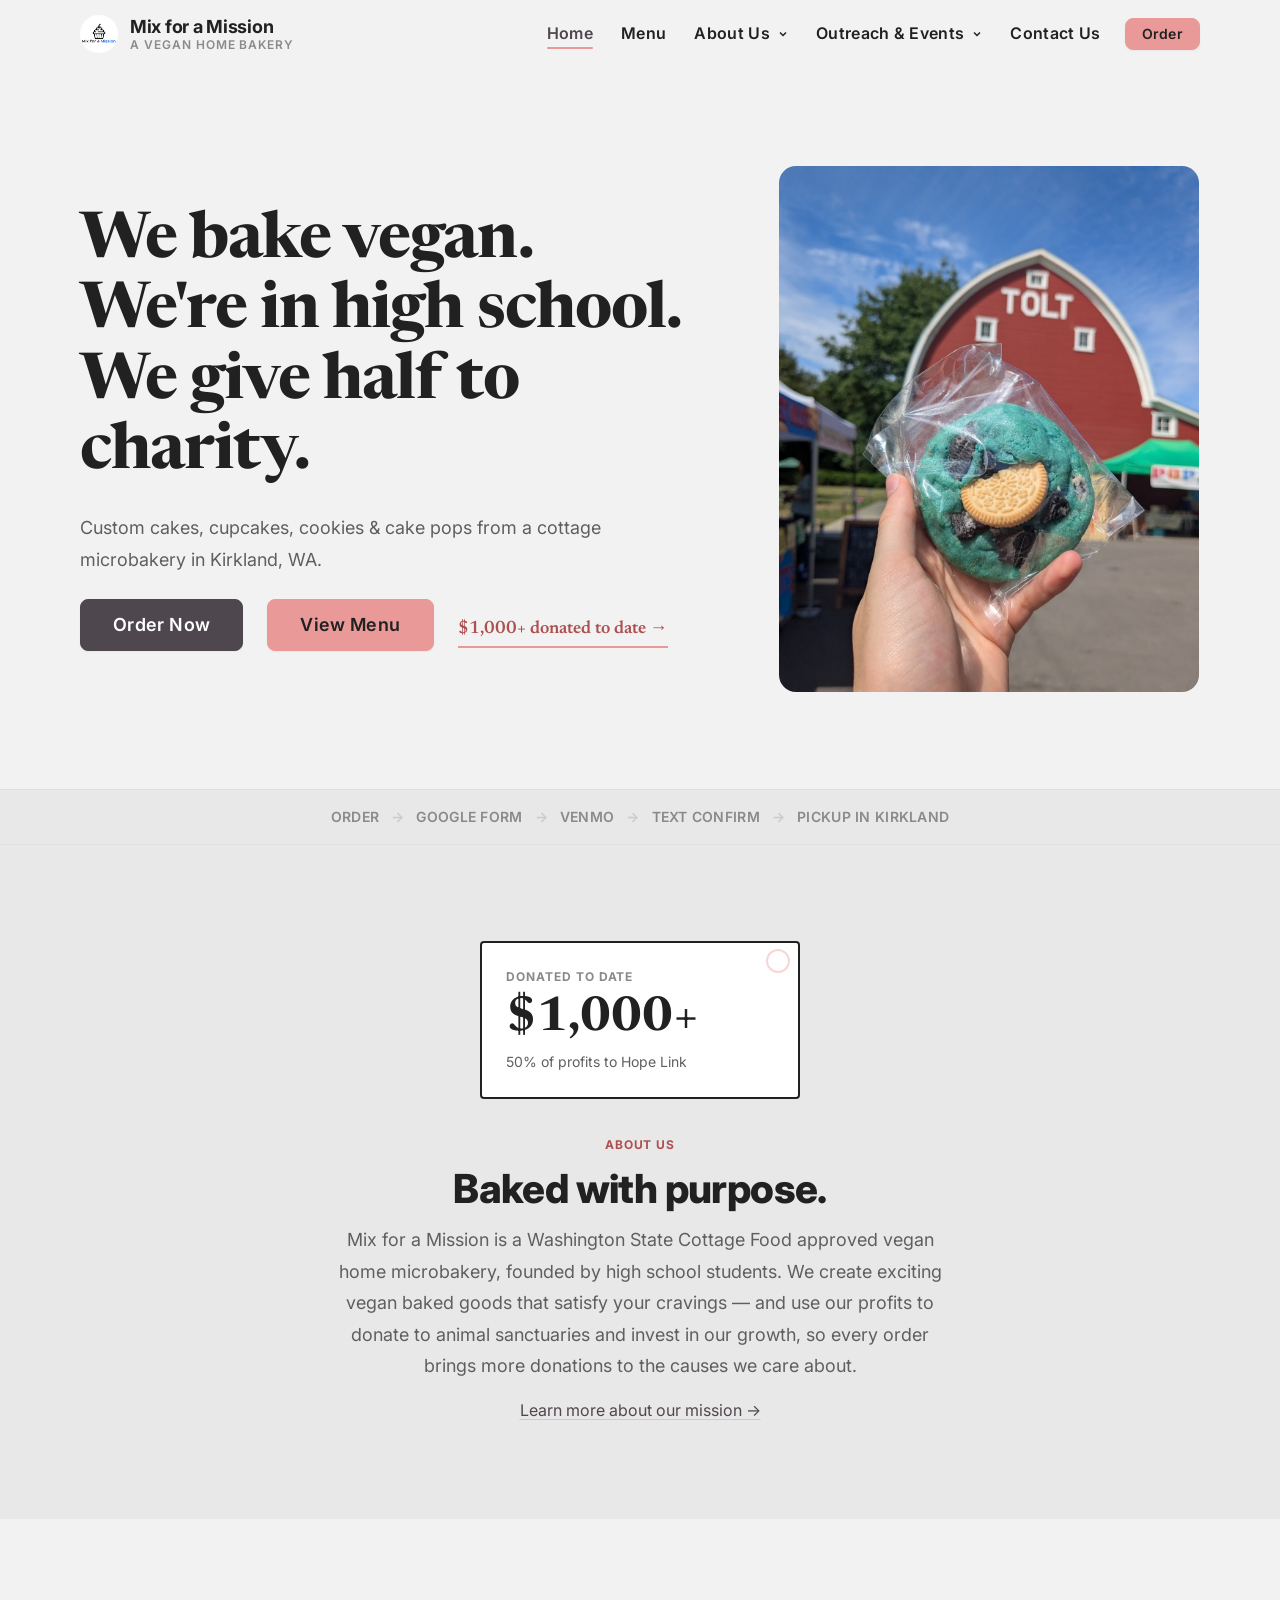
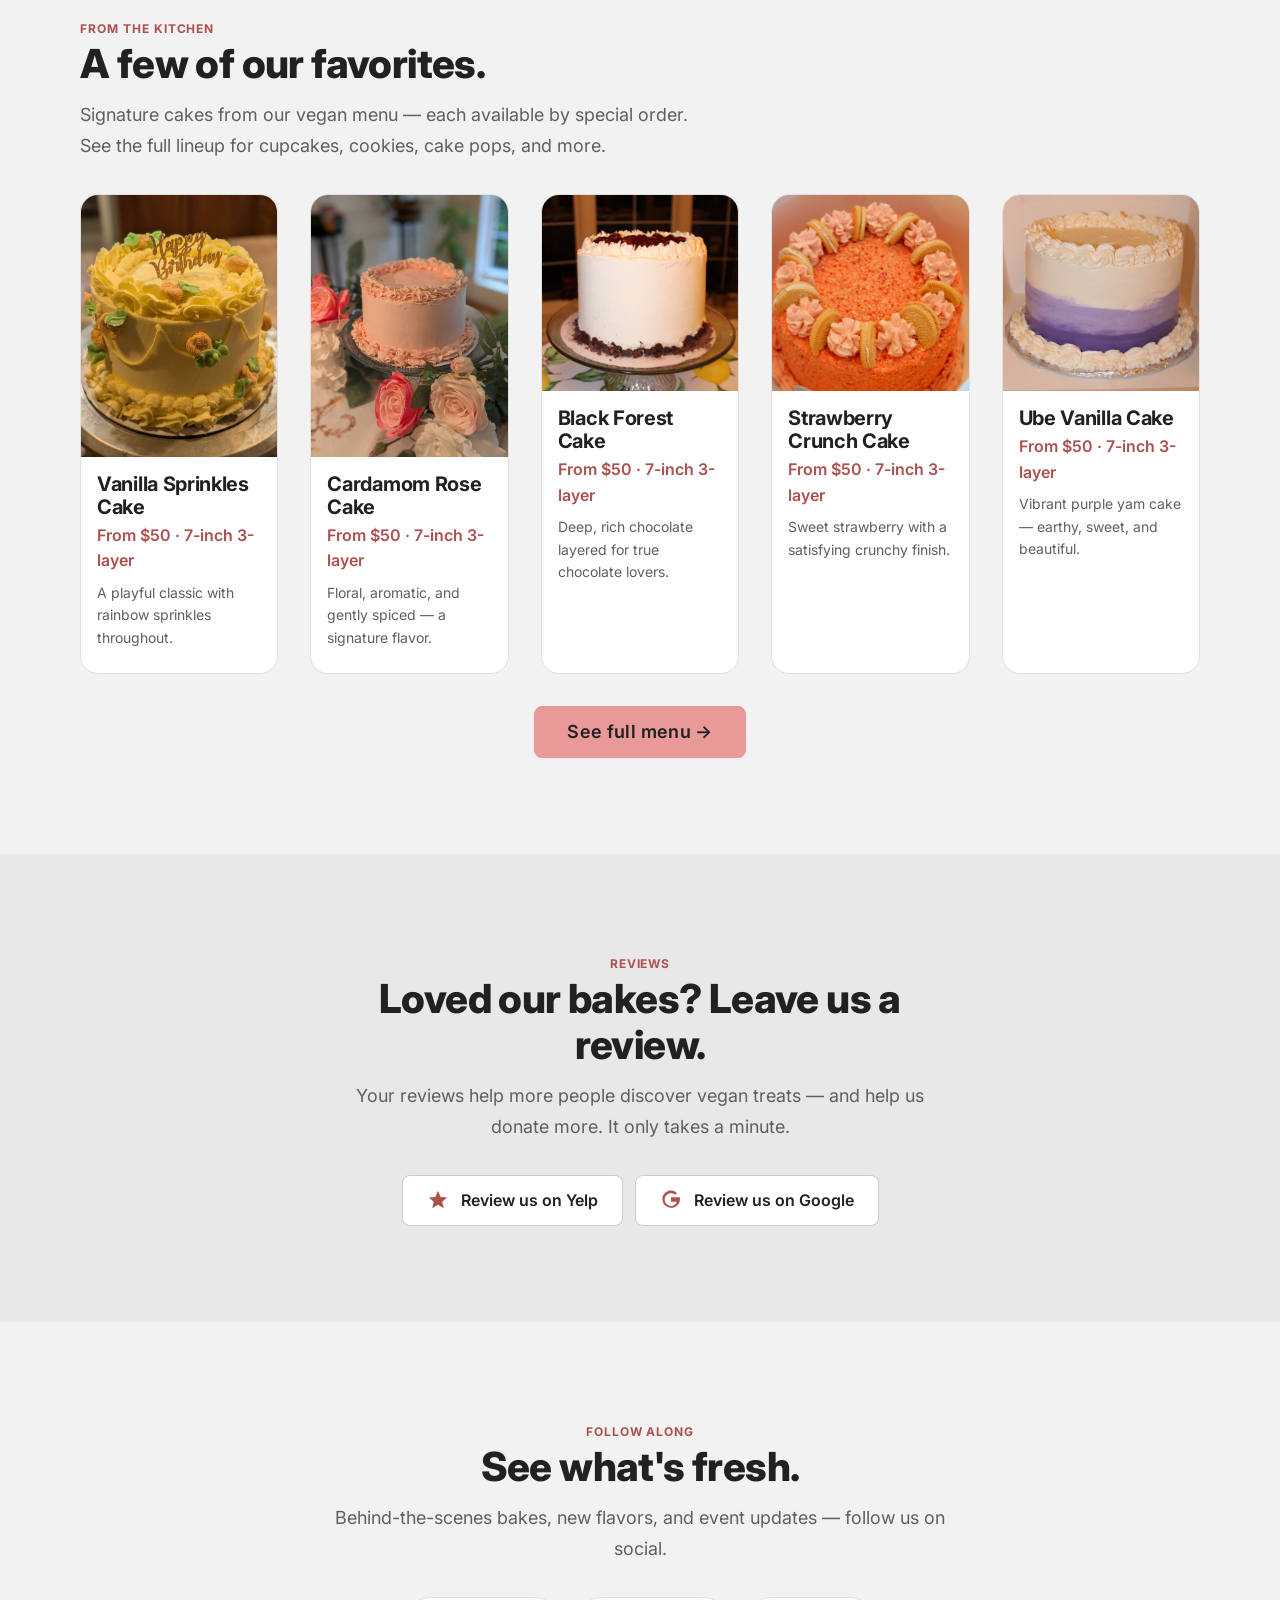
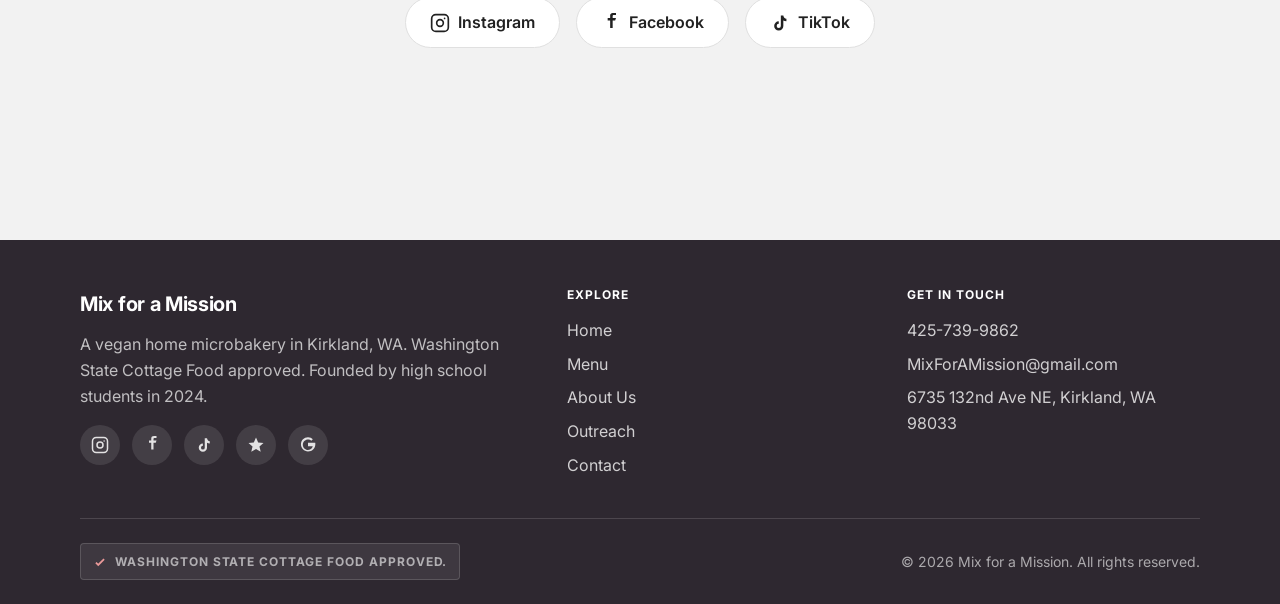
==== index.html @ 90365bde "Replace placeholder images with real photos: 11 cake + 7 cupcake photos on menu grid, 5 featured car" ====
<!DOCTYPE html>
<html lang="en">
<head>
  <meta charset="UTF-8" />
  <meta name="viewport" content="width=device-width, initial-scale=1.0" />
  <title>Mix for a Mission: A Vegan Home Bakery</title>
  <meta name="description" content="A vegan home microbakery in Kirkland, WA." />
  <meta name="theme-color" content="#2f4a3a" />

  <meta property="og:title" content="Mix for a Mission: A Vegan Home Bakery" />
  <meta property="og:type" content="website" />
  <!-- TODO: replace with a dedicated 1200×630 og-image when available -->
  <meta property="og:image" content="https://mixforamission.com/assets/icons/logo.jpeg" />

  <!-- Fonts: Inter (body) + Newsreader (display) -->
  <link rel="preconnect" href="https://fonts.googleapis.com" />
  <link rel="preconnect" href="https://fonts.gstatic.com" crossorigin />
  <link href="https://fonts.googleapis.com/css2?family=Newsreader:opsz,wght@6..72,400;6..72,500;6..72,600;6..72,700&family=Inter:wght@400;500;600;700;800&display=swap" rel="stylesheet" />

  <link rel="stylesheet" href="css/styles.css" />
  <link rel="icon" href="assets/icons/logo.ico" />
</head>
<body>
  <a class="skip-link" href="#main">Skip to content</a>

  <!-- ============ HEADER (shared markup, inlined per page) ============ -->
  <header class="site-header">
    <div class="container header-inner">
      <a class="brand" href="./" aria-label="Mix for a Mission — home">
        <img class="brand-mark" src="assets/icons/logo.jpeg" alt="Mix for a Mission">
        <span class="brand-text">
          Mix for a Mission
          <small>A Vegan Home Bakery</small>
        </span>
      </a>

      <button class="nav-toggle" type="button" aria-expanded="false" aria-controls="primary-nav" aria-label="Menu">
        <span class="bar" aria-hidden="true"></span>
      </button>

      <nav class="primary-nav" id="primary-nav" aria-label="Primary">
        <ul class="nav-list">
          <li class="nav-item">
            <a class="nav-link is-active" href="./">Home</a>
          </li>
          <li class="nav-item">
            <a class="nav-link" href="menu/">Menu</a>
          </li>
          <li class="nav-item has-dropdown">
            <a class="nav-link has-caret" href="about/">
              About Us
              <svg class="caret" viewBox="0 0 10 10" fill="none" stroke="currentColor" stroke-width="1.5" aria-hidden="true"><path d="M2 3.5L5 6.5L8 3.5"/></svg>
            </a>
            <ul class="dropdown" aria-label="About Us">
              <li><a href="about/">Our Mission</a></li>
              <li><a href="about/donations.html">Donations</a></li>
              <li><a href="about/board.html">Board</a></li>
            </ul>
          </li>
          <li class="nav-item has-dropdown">
            <a class="nav-link has-caret" href="outreach/">
              Outreach &amp; Events
              <svg class="caret" viewBox="0 0 10 10" fill="none" stroke="currentColor" stroke-width="1.5" aria-hidden="true"><path d="M2 3.5L5 6.5L8 3.5"/></svg>
            </a>
            <ul class="dropdown" aria-label="Outreach &amp; Events">
              <li><a href="outreach/local-partnerships.html">Local Partnerships</a></li>
            </ul>
          </li>
          <li class="nav-item">
            <a class="nav-link" href="contact/">Contact Us</a>
          </li>
        </ul>
        <!-- TODO: replace with the real Google Form URL -->
        <div class="nav-order">
          <a class="btn btn--secondary btn--sm" href="contact/#order-form">Order</a>
        </div>
      </nav>
    </div>
  </header>

  <main id="main">
    <!--
      ============================================================
      HOME PAGE CONTENT
      --------------------------------------------------------
      Sections: hero, about summary + stat,
      featured menu teaser, reviews/social proof, social row.
      ============================================================
    -->

    <!-- ===== HERO ===== -->
    <section class="hero" aria-labelledby="hero-heading">
      <div class="container hero-inner">
        <div class="hero-content">
          <h1 id="hero-heading"><span class="hero-line">We bake vegan.</span><span class="hero-line">We're in high school.</span><span class="hero-line">We give half to charity.</span></h1>
          <p class="lead">Custom cakes, cupcakes, cookies &amp; cake pops from a cottage microbakery in Kirkland, WA.</p>
          <div class="hero-actions">
            <!-- TODO: replace contact/#order-form with the real Google Form URL -->
            <a class="btn btn--primary btn--lg" href="contact/#order-form">Order Now</a>
            <a class="btn btn--secondary btn--lg" href="menu/">View Menu</a>
            <a class="hero-stat" href="about/donations.html">$1,000+ donated to date &rarr;</a>
          </div>
        </div>
        <div class="hero-visual">
          <img src="assets/images/general/general.png" alt="Vegan cakes and baked goods by Mix for a Mission, a cottage microbakery in Kirkland, WA">
        </div>
      </div>
    </section>

    <!-- ===== ORDER RECEIPT STRIP — signature element drawn from the
         actual business process: Google Form → Venmo → text confirm → pickup. ===== -->
    <div class="receipt-strip" aria-hidden="true">
      <div class="container">
        <span class="receipt-strip__inner">
          <span class="receipt-strip__item">Order</span>
          <span class="receipt-strip__sep">&rarr;</span>
          <span class="receipt-strip__item">Google Form</span>
          <span class="receipt-strip__sep">&rarr;</span>
          <span class="receipt-strip__item">Venmo</span>
          <span class="receipt-strip__sep">&rarr;</span>
          <span class="receipt-strip__item">Text Confirm</span>
          <span class="receipt-strip__sep">&rarr;</span>
          <span class="receipt-strip__item">Pickup in Kirkland</span>
        </span>
      </div>
    </div>

    <!-- ===== ABOUT US SUMMARY + STAT ===== -->
    <section class="section section--alt" aria-labelledby="about-heading">
      <div class="container container--narrow">
        <div class="label-stamp label-stamp--centered">
          <span class="label-stamp__overline">Donated to date</span>
          <span class="label-stamp__num"><a href="about/donations.html">$1,000+</a></span>
          <span class="label-stamp__note">50% of profits to Hope Link</span>
        </div>
        <div class="about-summary">
          <span class="eyebrow">About Us</span>
          <h2 id="about-heading">Baked with purpose.</h2>
          <p class="lead">Mix for a Mission is a Washington State Cottage Food approved vegan home microbakery, founded by high school students. We create exciting vegan baked goods that satisfy your cravings — and use our profits to donate to animal sanctuaries and invest in our growth, so every order brings more donations to the causes we care about.</p>
          <p><a href="about/">Learn more about our mission &rarr;</a></p>
        </div>
      </div>
    </section>

    <!-- ===== FEATURED MENU TEASER ===== -->
    <section class="section" aria-labelledby="featured-heading">
      <div class="container">
        <div class="section-head">
          <span class="eyebrow">From the Kitchen</span>
          <h2 id="featured-heading">A few of our favorites.</h2>
          <p class="lead">Signature cakes from our vegan menu — each available by special order. See the full lineup for cupcakes, cookies, cake pops, and more.</p>
        </div>

        <div class="featured-grid">
          <article class="product-card">
            <div class="product-card__media">
              <img src="assets/images/cakes/vintagestylevanilla.png" alt="Vanilla Sprinkles Cake" loading="lazy">
            </div>
            <div class="product-card__body">
              <h3>Vanilla Sprinkles Cake</h3>
              <p class="price">From $50 · 7-inch 3-layer</p>
              <p class="desc">A playful classic with rainbow sprinkles throughout.</p>
            </div>
          </article>

          <article class="product-card">
            <div class="product-card__media">
              <img src="assets/images/cakes/cardamomrose.png" alt="Cardamom Rose Cake" loading="lazy">
            </div>
            <div class="product-card__body">
              <h3>Cardamom Rose Cake</h3>
              <p class="price">From $50 · 7-inch 3-layer</p>
              <p class="desc">Floral, aromatic, and gently spiced — a signature flavor.</p>
            </div>
          </article>

          <article class="product-card">
            <div class="product-card__media">
              <img src="assets/images/cakes/blackforest.png" alt="Black Forest Cake" loading="lazy">
            </div>
            <div class="product-card__body">
              <h3>Black Forest Cake</h3>
              <p class="price">From $50 · 7-inch 3-layer</p>
              <p class="desc">Deep, rich chocolate layered for true chocolate lovers.</p>
            </div>
          </article>

          <article class="product-card">
            <div class="product-card__media">
              <img src="assets/images/cakes/strawberrycrunch.png" alt="Strawberry Crunch Cake" loading="lazy">
            </div>
            <div class="product-card__body">
              <h3>Strawberry Crunch Cake</h3>
              <p class="price">From $50 · 7-inch 3-layer</p>
              <p class="desc">Sweet strawberry with a satisfying crunchy finish.</p>
            </div>
          </article>

          <article class="product-card">
            <div class="product-card__media">
              <img src="assets/images/cakes/ube.png" alt="Ube Vanilla Cake" loading="lazy">
            </div>
            <div class="product-card__body">
              <h3>Ube Vanilla Cake</h3>
              <p class="price">From $50 · 7-inch 3-layer</p>
              <p class="desc">Vibrant purple yam cake — earthy, sweet, and beautiful.</p>
            </div>
          </article>
        </div>

        <div class="cta-row">
          <a class="btn btn--secondary btn--lg" href="menu/">See full menu &rarr;</a>
        </div>
      </div>
    </section>

    <!-- ===== REVIEWS / SOCIAL PROOF ===== -->
    <section class="section section--alt" aria-labelledby="reviews-heading">
      <div class="container reviews">
        <div class="section-head section-head--center">
          <span class="eyebrow">Reviews</span>
          <h2 id="reviews-heading">Loved our bakes? Leave us a review.</h2>
          <p class="lead">Your reviews help more people discover vegan treats — and help us donate more. It only takes a minute.</p>
        </div>
        <div class="reviews-actions">
          <a class="review-link" href="https://www.yelp.com/biz/mix-for-a-mission-kirkland" target="_blank" rel="noopener">
            <svg class="ico" viewBox="0 0 24 24" fill="currentColor" aria-hidden="true"><path d="M12 2l2.9 6.6 7.1.6-5.4 4.7 1.7 7L12 17.3 5.7 21l1.7-7L2 9.2l7.1-.6L12 2z"/></svg>
            Review us on Yelp
          </a>
          <a class="review-link" href="https://g.page/r/CeCBfKI9pxDIEAI/review" target="_blank" rel="noopener">
            <svg class="ico" viewBox="0 0 24 24" fill="currentColor" aria-hidden="true"><path d="M12 11v2.8h6.3c-.3 1.6-2 4.7-6.3 4.7-3.8 0-6.9-3.1-6.9-7s3.1-7 6.9-7c2.2 0 3.6.9 4.4 1.7l2-1.9C16.9 2.4 14.7 1.5 12 1.5 6.8 1.5 2.6 5.7 2.6 11S6.8 20.5 12 20.5c5.9 0 9.8-4.1 9.8-9.9 0-.7-.1-1.2-.2-1.6H12z"/></svg>
            Review us on Google
          </a>
        </div>
      </div>
    </section>

    <!-- ===== SOCIAL ROW ===== -->
    <section class="section" aria-labelledby="social-heading">
      <div class="container social-highlight">
        <div class="section-head section-head--center">
          <span class="eyebrow">Follow Along</span>
          <h2 id="social-heading">See what's fresh.</h2>
          <p class="lead">Behind-the-scenes bakes, new flavors, and event updates — follow us on social.</p>
        </div>
        <div class="social-highlight-row">
          <a href="https://instagram.com/mixforamission" target="_blank" rel="noopener">
            <svg class="ico" viewBox="0 0 24 24" fill="none" stroke="currentColor" stroke-width="2" aria-hidden="true"><rect x="2" y="2" width="20" height="20" rx="5"/><circle cx="12" cy="12" r="4"/><circle cx="17.5" cy="6.5" r="1" fill="currentColor" stroke="none"/></svg>
            Instagram
          </a>
          <a href="https://facebook.com/mixforamission" target="_blank" rel="noopener">
            <svg class="ico" viewBox="0 0 24 24" fill="currentColor" aria-hidden="true"><path d="M14 9h3l1-3h-4V4c0-1 .3-1.5 1.7-1.5H18V0h-3C11.5 0 11 1.8 11 3.5V6H8v3h3v9h3V9z"/></svg>
            Facebook
          </a>
          <a href="https://www.tiktok.com/@mixforamission" target="_blank" rel="noopener">
            <svg class="ico" viewBox="0 0 24 24" fill="currentColor" aria-hidden="true"><path d="M16 3c.3 2.1 1.6 3.7 3.7 4v3c-1.4 0-2.7-.4-3.7-1v6.5A5.5 5.5 0 1 1 10.5 10v3a2.5 2.5 0 1 0 2.5 2.5V3h3z"/></svg>
            TikTok
          </a>
        </div>
      </div>
    </section>
  </main>

  <!-- ============ FOOTER (shared markup, inlined per page) ============ -->
  <footer class="site-footer">
    <div class="container">
      <div class="footer-grid">
        <div>
          <div class="footer-brand">Mix for a Mission</div>
          <p>A vegan home microbakery in Kirkland, WA. Washington State Cottage Food approved. Founded by high school students in 2024.</p>
          <div class="footer-social">
            <a href="https://instagram.com/mixforamission" target="_blank" rel="noopener" aria-label="Instagram">
              <svg width="18" height="18" viewBox="0 0 24 24" fill="none" stroke="currentColor" stroke-width="2" aria-hidden="true"><rect x="2" y="2" width="20" height="20" rx="5"/><circle cx="12" cy="12" r="4"/><circle cx="17.5" cy="6.5" r="1" fill="currentColor" stroke="none"/></svg>
            </a>
            <a href="https://facebook.com/mixforamission" target="_blank" rel="noopener" aria-label="Facebook">
              <svg width="18" height="18" viewBox="0 0 24 24" fill="currentColor" aria-hidden="true"><path d="M14 9h3l1-3h-4V4c0-1 .3-1.5 1.7-1.5H18V0h-3C11.5 0 11 1.8 11 3.5V6H8v3h3v9h3V9z"/></svg>
            </a>
            <a href="https://www.tiktok.com/@mixforamission" target="_blank" rel="noopener" aria-label="TikTok">
              <svg width="18" height="18" viewBox="0 0 24 24" fill="currentColor" aria-hidden="true"><path d="M16 3c.3 2.1 1.6 3.7 3.7 4v3c-1.4 0-2.7-.4-3.7-1v6.5A5.5 5.5 0 1 1 10.5 10v3a2.5 2.5 0 1 0 2.5 2.5V3h3z"/></svg>
            </a>
            <a href="https://www.yelp.com/biz/mix-for-a-mission-kirkland" target="_blank" rel="noopener" aria-label="Yelp">
              <svg width="18" height="18" viewBox="0 0 24 24" fill="currentColor" aria-hidden="true"><path d="M12 2l2.9 6.6 7.1.6-5.4 4.7 1.7 7L12 17.3 5.7 21l1.7-7L2 9.2l7.1-.6L12 2z"/></svg>
            </a>
            <a href="https://g.page/r/CeCBfKI9pxDIEAI/review" target="_blank" rel="noopener" aria-label="Google Reviews">
              <svg width="18" height="18" viewBox="0 0 24 24" fill="currentColor" aria-hidden="true"><path d="M12 11v2.8h6.3c-.3 1.6-2 4.7-6.3 4.7-3.8 0-6.9-3.1-6.9-7s3.1-7 6.9-7c2.2 0 3.6.9 4.4 1.7l2-1.9C16.9 2.4 14.7 1.5 12 1.5 6.8 1.5 2.6 5.7 2.6 11S6.8 20.5 12 20.5c5.9 0 9.8-4.1 9.8-9.9 0-.7-.1-1.2-.2-1.6H12z"/></svg>
            </a>
          </div>
        </div>
        <nav aria-label="Footer">
          <h2 class="footer-heading">Explore</h2>
          <ul class="footer-list">
            <li><a href="./">Home</a></li>
            <li><a href="menu/">Menu</a></li>
            <li><a href="about/">About Us</a></li>
            <li><a href="outreach/">Outreach</a></li>
            <li><a href="contact/">Contact</a></li>
          </ul>
        </nav>
        <div>
          <h2 class="footer-heading">Get in touch</h2>
          <ul class="footer-list">
            <li><a href="tel:+14257399862">425-739-9862</a></li>
            <li><a href="mailto:MixForAMission@gmail.com">MixForAMission@gmail.com</a></li>
            <li class="addr">6735 132nd Ave NE, Kirkland, WA 98033</li>
          </ul>
        </div>
      </div>
      <div class="footer-bottom">
        <span class="footer-approval">
          <svg class="check" viewBox="0 0 24 24" fill="none" stroke="currentColor" stroke-width="3" aria-hidden="true"><path d="M5 13l4 4L19 7"/></svg>
          Washington State Cottage Food Approved.
        </span>
        <span>© <span data-year>2024</span> Mix for a Mission. All rights reserved.</span>
      </div>
    </div>
  </footer>

  <script src="js/main.js"></script>
</body>
</html>
---- css/styles.css ----
/* ============================================================
   Mix for a Mission — Base Styles
   Imports tokens, resets the browser, sets base typography &
   links, and defines the first components (buttons, container,
   grid utility). Page-specific styles will be added here later.

   RESPONSIVE STRATEGY (followed throughout the site):
   ----------------------------------------------------------
   Mobile-first layout with min-width queries. The base (no media
   query) is the phone layout — single column, full-bleed — and we
   progressively *add* columns and comfort as the viewport grows.
   Font sizes and button cosmetics are set once in the base and stay
   consistent across breakpoints (section/container padding does
   scale up at 900px).

     Base (no media query)  → phone-first: single column, full-bleed.
     ≥ 640px  (small tablet)  → 2-col grids where useful.
     ≥ 900px  (tablet/desktop) → multi-column layouts, side-by-side,
                                 larger horizontal page padding.
     --container-max         → content never exceeds 1200px (enforced
                               by max-width, not a media query).

   Fluid type via clamp() means most headings need no breakpoint
   overrides at all.

   Breakpoint variables (documented, not enforced via JS):
     --bp-sm:  640px
     --bp-md:  900px
     --bp-lg:  1200px
   ============================================================ */

@import url("./tokens.css");

:root {
  --bp-sm: 640px;
  --bp-md: 900px;
  --bp-lg: 1200px;
}

/* ----------------------------------------------------------
   RESET / NORMALIZE
   A minimal, modern reset. Not a full normalize — just enough
   to flatten cross-browser defaults sensibly.
   ---------------------------------------------------------- */

*,
*::before,
*::after {
  box-sizing: border-box;
  margin: 0;
  padding: 0;
}

html {
  -webkit-text-size-adjust: 100%;
  text-size-adjust: 100%;
  scroll-behavior: smooth;
  scroll-padding-top: var(--header-height); /* offset sticky header for anchors */
  tab-size: 4;
}

body {
  min-height: 100vh;
  font-family: var(--font-body);
  font-size: var(--fs-sm);
  line-height: var(--lh-normal);
  color: var(--color-text);
  background-color: var(--color-bg);
  -webkit-font-smoothing: antialiased;
  -moz-osx-font-smoothing: grayscale;
  text-rendering: optimizeLegibility;
  overflow-wrap: break-word; /* global safety net: no unbreakable string can cause horizontal overflow */
}

img,
picture,
svg,
video {
  display: block;
  max-width: 100%;
  height: auto;
}

input,
button,
textarea,
select {
  font: inherit;
  color: inherit;
}

button {
  background: none;
  border: none;
  cursor: pointer;
}

ul,
ol {
  list-style: none;
}

table {
  border-collapse: collapse;
  width: 100%;
}

/* Remove default heading margins — sizes come from the type scale below */
h1, h2, h3, h4, h5, h6 {
  margin: 0;
}

/* ----------------------------------------------------------
   BASE TYPOGRAPHY
   ---------------------------------------------------------- */

h2, h3, h4, h5, h6 {
  font-family: var(--font-body);
  font-weight: var(--font-weight-bold);
  line-height: var(--lh-tight);
  letter-spacing: var(--ls-tight);
  color: var(--color-text);
}

h1 {
  font-family: var(--font-display);
  font-weight: var(--font-weight-bold);
  line-height: var(--lh-tight);
  letter-spacing: var(--ls-tight);
  color: var(--color-text);
  font-size: var(--fs-display-lg);
}
h2 {
  font-size: clamp(1.75rem, 1rem + 2.5vw, 2.5rem);
  font-weight: var(--font-weight-extrabold);
}
h3 {
  font-size: var(--fs-3xl);
}
h4 {
  font-size: var(--fs-2xl);
}
h5 {
  font-size: var(--fs-xl);
}
h6 {
  font-size: var(--fs-lg);
  font-family: var(--font-body);
  font-weight: var(--font-weight-semibold);
  letter-spacing: var(--ls-normal);
}

p {
  margin-bottom: var(--sp-4);
}
p:last-child {
  margin-bottom: 0;
}

/* Small / caption text */
small,
.text-small {
  font-size: var(--fs-xs);
  color: var(--color-text-soft);
}

/* Eyebrow label — uppercase tracked label above headings */
.eyebrow {
  display: inline-block;
  font-size: var(--fs-2xs);
  font-weight: var(--font-weight-bold);
  letter-spacing: var(--ls-wider);
  text-transform: uppercase;
  color: var(--color-accent);
}

/* Lead paragraph */
.lead {
  font-size: var(--fs-md);
  line-height: var(--lh-relaxed);
  color: var(--color-text-muted);
}

/* ----------------------------------------------------------
   LINKS
   ---------------------------------------------------------- */

a {
  color: var(--color-primary);
  text-decoration: underline;
  text-decoration-thickness: 1px;
  text-underline-offset: 0.18em;
  text-decoration-color: var(--color-line-strong);
  transition: color var(--transition),
              text-decoration-color var(--transition);
}

a:hover {
  color: var(--color-accent);
  text-decoration-color: var(--color-accent);
}

a:active {
  color: var(--color-accent-active);
}

/* Links that should look like plain text until hover (nav, etc.) */
a.plain {
  text-decoration: none;
  text-decoration-color: transparent;
}
a.plain:hover {
  text-decoration: none;
}

/* ----------------------------------------------------------
   FOCUS — visible, accessible, token-driven
   ---------------------------------------------------------- */

:focus-visible {
  outline: var(--focus-ring);
  outline-offset: var(--focus-offset);
  border-radius: var(--radius-sm);
}

/* Skip link (injected by each page) */
.skip-link {
  position: absolute;
  top: -100px;
  left: var(--sp-4);
  z-index: var(--z-modal);
  padding: var(--sp-3) var(--sp-4);
  background: var(--color-primary);
  color: var(--color-on-primary);
  font-weight: var(--font-weight-semibold);
  text-decoration: none;
  border-radius: var(--radius);
  transition: top var(--transition);
}
.skip-link:focus {
  top: var(--sp-4);
  color: var(--color-on-primary);
}

/* Visually hidden (screen-reader only) */
.visually-hidden {
  position: absolute !important;
  width: 1px;
  height: 1px;
  padding: 0;
  margin: -1px;
  overflow: hidden;
  clip: rect(0, 0, 0, 0);
  white-space: nowrap;
  border: 0;
}

/* ----------------------------------------------------------
   BUTTON COMPONENT
   Two variants: primary (forest green) & secondary (terracotta).
   Built entirely from tokens. Sizes via modifier classes.
   ---------------------------------------------------------- */

.btn {
  display: inline-flex;
  align-items: center;
  justify-content: center;
  gap: var(--sp-2);
  padding: var(--sp-3) var(--sp-5);
  font-family: var(--font-body);
  font-size: var(--fs-sm);
  font-weight: var(--font-weight-semibold);
  line-height: 1;
  letter-spacing: var(--ls-wide);
  text-decoration: none;
  border: 1px solid transparent;
  border-radius: var(--radius);
  cursor: pointer;
  transition: background-color var(--transition),
              border-color var(--transition),
              color var(--transition),
              box-shadow var(--transition),
              transform var(--transition-fast);
}

.btn:active {
  transform: translateY(1px);
}

.btn:disabled,
.btn[aria-disabled="true"] {
  opacity: 0.5;
  cursor: not-allowed;
  pointer-events: none;
}

/* Disabled links — placeholder links with no destination yet.
   Removes hover/cursor/pointer so they don't look clickable.
   Only pointer-events: none cascades to descendants (SVG icons) so
   hovering the icon doesn't trigger :hover on the parent <a>.
   opacity is set ONLY on the <a> (not children) to avoid double-
   opacity from nesting. cursor inherits; text-decoration applies
   from the parent. Pair with a visible .placeholder-note label. */
a[aria-disabled="true"] {
  opacity: 0.45;
  cursor: not-allowed;
  pointer-events: none;
  text-decoration: none;
}
a[aria-disabled="true"] * {
  pointer-events: none;
}

/* Placeholder note — small muted "coming soon" label for disabled links */
.placeholder-note {
  font-size: var(--fs-2xs);
  color: var(--color-text-soft);
  font-style: italic;
  margin-top: var(--sp-2);
  margin-bottom: 0;
}
/* Force the note to its own line inside a flex row (e.g. .reviews-actions) */
.reviews-actions .placeholder-note {
  flex-basis: 100%;
  text-align: center;
}

/* Primary — deep forest green */
.btn--primary {
  background-color: var(--color-primary);
  color: var(--color-on-primary);
  border-color: var(--color-primary);
  box-shadow: var(--shadow-xs);
}
.btn--primary:hover {
  background-color: var(--color-primary-hover);
  border-color: var(--color-primary-hover);
  color: var(--color-on-primary);
  box-shadow: var(--shadow-sm);
}
.btn--primary:active {
  background-color: var(--color-primary-active);
  border-color: var(--color-primary-active);
}

/* Secondary / accent — soft terracotta (warm CTA) */
.btn--secondary {
  background-color: var(--color-accent-fill);
  color: var(--color-on-accent);
  border-color: var(--color-accent-fill);
  box-shadow: var(--shadow-xs);
}
.btn--secondary:hover {
  background-color: var(--color-accent-fill-hover);
  border-color: var(--color-accent-fill-hover);
  color: var(--color-on-accent);
  box-shadow: var(--shadow-sm);
}
.btn--secondary:active {
  background-color: var(--color-accent-fill-active);
  border-color: var(--color-accent-fill-active);
}

/* Ghost — outlined, transparent fill (for use on light grounds) */
.btn--ghost {
  background-color: transparent;
  color: var(--color-primary);
  border-color: var(--color-line-strong);
}
.btn--ghost:hover {
  background-color: var(--color-primary-soft);
  border-color: var(--color-primary);
  color: var(--color-primary);
}
.btn--ghost:active {
  background-color: var(--color-primary-soft);
  border-color: var(--color-primary-active);
}

/* Ghost on dark — for use inside dark/primary-filled panels */
.btn--ghost-dark {
  background-color: transparent;
  color: var(--color-text-inverse);
  border-color: rgba(255, 255, 255, 0.4);
}
.btn--ghost-dark:hover {
  background-color: rgba(255, 255, 255, 0.12);
  border-color: var(--color-text-inverse);
  color: var(--color-text-inverse);
}

/* Sizes */
.btn--sm {
  padding: var(--sp-2) var(--sp-4);
  font-size: var(--fs-xs);
}
.btn--lg {
  padding: var(--sp-4) var(--sp-6);
  font-size: var(--fs-md);
}
.btn--block {
  width: 100%;
}

/* ----------------------------------------------------------
   CONTAINER — consistent max width + horizontal page padding
   ---------------------------------------------------------- */

.container {
  width: 100%;
  max-width: var(--container-max);
  margin-inline: auto;
  padding-inline: var(--container-pad);
}

.container--narrow {
  max-width: var(--container-narrow);
}

.container--bleed {
  max-width: none;
  padding-inline: 0;
}

/* ----------------------------------------------------------
   GRID UTILITY — responsive, mobile-first
   Use .grid with a --cols modifier; columns collapse to 1 on
   mobile and expand at the breakpoints below.
   ---------------------------------------------------------- */

.grid {
  display: grid;
  gap: var(--sp-5);
  grid-template-columns: 1fr; /* mobile: single column */
}

.grid--gap-sm { gap: var(--sp-3); }
.grid--gap-lg { gap: var(--sp-7); }

/* ≥ 640px (small tablet) — allow 2 columns */
@media (min-width: 640px) {
  .grid--cols-2 { grid-template-columns: repeat(2, 1fr); }
  .grid--cols-4 { grid-template-columns: repeat(2, 1fr); }
}

/* ≥ 900px (tablet / desktop) — full column counts */
@media (min-width: 900px) {
  .container {
    padding-inline: var(--container-pad-lg);
  }
  .grid--cols-3 { grid-template-columns: repeat(3, 1fr); }
  .grid--cols-4 { grid-template-columns: repeat(4, 1fr); }
}

/* Auto-fill grids (responsive without breakpoint classes) */
.grid--auto {
  grid-template-columns: repeat(auto-fill, minmax(220px, 1fr));
}

/* ----------------------------------------------------------
   SECTION — vertical rhythm helper
   ---------------------------------------------------------- */

.section {
  padding-block: var(--section-pad-y-sm);
}

@media (min-width: 900px) {
  .section {
    padding-block: var(--section-pad-y);
  }
}

.section--alt {
  background-color: var(--color-bg-alt);
}

/* ============================================================
   SITE HEADER / NAVIGATION
   - Sticky header; gains hairline border + subtle shadow once scrolled.
   - Desktop (≥900px): horizontal nav with hover-reveal dropdowns.
   - Mobile (<900px): hamburger toggles a slide-down panel; the same
     markup is used, JS only toggles classes/aria for the toggle.
   - Core links work without JS (progressive enhancement). JS adds:
     hamburger open/close, dropdown click/keyboard, outside-click close,
     sticky-scroll shadow.
   - Active state: .is-active on the current page link; .is-current
     on a dropdown parent whose child page is current.
   ============================================================ */

.site-header {
  position: sticky;
  top: 0;
  z-index: var(--z-header);
  background-color: rgba(242, 242, 242, 0.92);
  -webkit-backdrop-filter: saturate(140%) blur(10px);
  backdrop-filter: saturate(140%) blur(10px);
  border-bottom: 1px solid transparent;
  transition: border-color var(--transition),
              background-color var(--transition),
              box-shadow var(--transition);
}
.site-header.is-scrolled {
  border-bottom-color: var(--color-line);
  background-color: rgba(242, 242, 242, 0.96);
  box-shadow: var(--shadow-sm);
}

.header-inner {
  height: var(--header-height);
  display: flex;
  align-items: center;
  justify-content: space-between;
  gap: var(--sp-4);
}

/* ---------- Brand / wordmark ---------- */
.brand {
  display: inline-flex;
  align-items: center;
  gap: var(--sp-3);
  text-decoration: none;
  color: var(--color-text);
  font-family: var(--font-body);
  font-weight: var(--font-weight-bold);
  font-size: var(--fs-md);
  line-height: 1.1;
  flex: 0 0 auto;
  letter-spacing: var(--ls-tight);
}
.brand:hover {
  color: var(--color-primary);
  text-decoration: none;
}
.brand-mark {
  flex: 0 0 auto;
  width: 38px;
  height: 38px;
  border-radius: var(--radius-full);
  object-fit: contain;
}
.brand-text {
  display: flex;
  flex-direction: column;
}
.brand-text small {
  font-family: var(--font-body);
  font-size: var(--fs-2xs);
  font-weight: var(--font-weight-semibold);
  letter-spacing: var(--ls-wider);
  text-transform: uppercase;
  color: var(--color-text-soft);
  margin-top: 2px;
}

/* ---------- Mobile nav toggle (hidden on desktop; shown <900px) ---------- */
.nav-toggle {
  display: none; /* hidden on desktop; mobile media query shows it */
  align-items: center;
  justify-content: center;
  width: 44px;
  height: 44px;
  padding: 0;
  border: 1px solid var(--color-line-strong);
  border-radius: var(--radius);
  background-color: var(--color-surface);
  flex: 0 0 auto;
}
.nav-toggle:hover {
  border-color: var(--color-primary);
}
.nav-toggle .bar {
  display: block;
  position: relative;
  width: 20px;
  height: 2px;
  background-color: var(--color-text);
  transition: transform var(--transition), opacity var(--transition),
              background-color var(--transition);
}
.nav-toggle .bar::before,
.nav-toggle .bar::after {
  content: "";
  position: absolute;
  left: 0;
  width: 20px;
  height: 2px;
  background-color: var(--color-text);
  transition: transform var(--transition);
}
.nav-toggle .bar::before { top: -6px; }
.nav-toggle .bar::after  { top: 6px; }
.nav-toggle[aria-expanded="true"] .bar { background-color: transparent; }
.nav-toggle[aria-expanded="true"] .bar::before { transform: translateY(6px) rotate(45deg); }
.nav-toggle[aria-expanded="true"] .bar::after  { transform: translateY(-6px) rotate(-45deg); }

/* ---------- Primary nav (shared markup, behaves differently by viewport) ---------- */
.primary-nav {
  display: flex;
  align-items: center;
  gap: var(--sp-1);
}
.primary-nav a {
  text-decoration: none;
  color: var(--color-text);
}
.primary-nav a:hover {
  text-decoration: none;
  color: var(--color-primary);
}

/* Top-level link styling (desktop) */
.nav-list {
  display: flex;
  align-items: center;
  gap: var(--sp-1);
}
.nav-item {
  position: relative; /* dropdown anchor */
}
.nav-link {
  display: inline-flex;
  align-items: center;
  gap: var(--sp-2);
  padding: var(--sp-2) var(--sp-3);
  font-size: var(--fs-sm);
  font-weight: var(--font-weight-semibold);
  letter-spacing: var(--ls-wide);
  border-radius: var(--radius);
  color: var(--color-text);
  transition: background-color var(--transition), color var(--transition);
}
.nav-link:hover {
  background-color: var(--color-primary-soft);
  color: var(--color-primary);
}
/* Active page */
.nav-link.is-active {
  color: var(--color-primary);
}
.nav-link.is-active::after {
  content: "";
  position: absolute;
  left: var(--sp-3);
  right: var(--sp-3);
  bottom: 6px;
  height: 2px;
  background-color: var(--color-accent-fill);
  border-radius: 2px;
}
/* Dropdown parent whose child is current */
.nav-link.is-current {
  color: var(--color-primary);
}
/* Caret for dropdown parents */
.nav-link .caret {
  width: 10px;
  height: 10px;
  transition: transform var(--transition);
}

/* Header Order button */
.nav-order {
  margin-left: var(--sp-2);
}

/* ---------- Dropdown menus (desktop hover + click/keyboard) ---------- */
.dropdown {
  position: absolute;
  top: 100%;
  left: 0;
  min-width: 220px;
  background-color: var(--color-surface);
  border: 1px solid var(--color-line);
  border-radius: var(--radius);
  box-shadow: var(--shadow-md);
  padding: var(--sp-2);
  display: grid;
  gap: 2px;
  /* hidden by default (both desktop & mobile-off) */
  opacity: 0;
  visibility: hidden;
  transform: translateY(6px);
  transition: opacity var(--transition), transform var(--transition),
              visibility var(--transition);
}
.dropdown a {
  display: block;
  padding: var(--sp-2) var(--sp-3);
  font-size: var(--fs-sm);
  font-weight: var(--font-weight-medium);
  color: var(--color-text-muted);
  border-radius: var(--radius-sm);
  transition: background-color var(--transition), color var(--transition);
}
.dropdown a:hover {
  background-color: var(--color-primary-soft);
  color: var(--color-primary);
  text-decoration: none;
}
.dropdown a.is-active {
  color: var(--color-primary);
  font-weight: var(--font-weight-semibold);
  background-color: var(--color-primary-soft);
}

/* Desktop dropdown reveal (≥900px) — CSS only, keyboard reachable via :focus-within */
@media (min-width: 900px) {
  .nav-item:hover > .dropdown,
  .nav-item:focus-within > .dropdown {
    opacity: 1;
    visibility: visible;
    transform: translateY(0);
  }
  .nav-item:hover > .nav-link .caret,
  .nav-item:focus-within > .nav-link .caret {
    transform: rotate(180deg);
  }
}

/* ============================================================
   MOBILE NAV (<900px)
   The nav becomes a full panel below the header. The dropdowns
   expand inline within the panel. Hamburger button shows.
   ============================================================ */

@media (max-width: 899px) {
  .nav-toggle {
    display: inline-flex;
  }

  .primary-nav {
    position: fixed;
    inset: var(--header-height) 0 auto 0;
    flex-direction: column;
    align-items: stretch;
    gap: 0;
    background-color: var(--color-surface);
    border-bottom: 1px solid var(--color-line);
    box-shadow: var(--shadow-lg);
    padding: var(--sp-4) var(--container-pad) var(--sp-6);
    max-height: calc(100vh - var(--header-height));
    overflow-y: auto;
    transform: translateY(-12px);
    opacity: 0;
    visibility: hidden;
    transition: transform var(--transition), opacity var(--transition),
                visibility var(--transition);
  }
  .primary-nav.is-open {
    transform: none;
    opacity: 1;
    visibility: visible;
  }

  .nav-list {
    flex-direction: column;
    align-items: stretch;
    gap: 0;
  }
  .nav-item + .nav-item {
    border-top: 1px solid var(--color-line);
  }
  .nav-link {
    width: 100%;
    justify-content: space-between;
    padding: var(--sp-4) var(--sp-3);
    font-size: var(--fs-md);
    border-radius: 0;
  }
  .nav-link.is-active::after {
    display: none; /* no underline in mobile panel */
  }
  .nav-link.is-active {
    background-color: var(--color-primary-soft);
  }

  /* Dropdown shows inline (always visible, indented under parent — no JS needed) */
  .dropdown {
    position: static;
    min-width: 0;
    box-shadow: none;
    border: none;
    background-color: transparent;
    padding: 0 0 var(--sp-3) var(--sp-4);
    transform: none;
    opacity: 1;
    visibility: visible;
    display: block;
  }
  .dropdown a {
    padding: var(--sp-3) var(--sp-3);
  }

  .nav-order {
    margin-left: 0;
    margin-top: var(--sp-4);
  }
  .nav-order .btn {
    width: 100%;
  }
}

/* ============================================================
   SITE FOOTER
   ============================================================ */

.site-footer {
  background-color: var(--color-primary-active);
  color: rgba(255, 255, 255, 0.78);
  padding-block: var(--sp-7) var(--sp-5);
  margin-top: var(--sp-9);
}
.footer-grid {
  display: grid;
  gap: var(--sp-6);
  grid-template-columns: 1fr;
  margin-bottom: var(--sp-6);
}
.footer-brand {
  font-family: var(--font-body);
  font-size: var(--fs-lg);
  font-weight: var(--font-weight-bold);
  color: var(--color-text-inverse);
  margin-bottom: var(--sp-3);
  letter-spacing: var(--ls-tight);
}
.footer-grid p {
  color: rgba(255, 255, 255, 0.7);
  font-size: var(--fs-sm);
  max-width: 42ch;
}
.footer-heading {
  font-family: var(--font-body);
  font-size: var(--fs-2xs);
  font-weight: var(--font-weight-bold);
  letter-spacing: var(--ls-wider);
  text-transform: uppercase;
  color: var(--color-text-inverse);
  margin-bottom: var(--sp-4);
}
.footer-list li {
  margin-bottom: var(--sp-2);
}
.footer-list a,
.site-footer a {
  color: rgba(255, 255, 255, 0.78);
  font-size: var(--fs-sm);
  text-decoration: none;
}
.footer-list a:hover,
.site-footer a:hover {
  color: var(--color-text-inverse);
  text-decoration: none;
}
.footer-list .addr {
  color: rgba(255, 255, 255, 0.78);
  font-size: var(--fs-sm);
  font-style: normal;
  margin-bottom: var(--sp-2);
}

/* Social icon row */
.footer-social {
  display: flex;
  flex-wrap: wrap;
  gap: var(--sp-3);
  margin-top: var(--sp-4);
}
.footer-social a {
  display: inline-grid;
  place-items: center;
  width: 40px;
  height: 40px;
  border-radius: var(--radius-full);
  background-color: rgba(255, 255, 255, 0.1);
  color: rgba(255, 255, 255, 0.85);
  transition: background-color var(--transition), color var(--transition);
}
.footer-social a:hover {
  background-color: var(--color-accent-fill);
  color: var(--color-on-accent);
}
/* Disabled social icons in footer — more faded on dark bg */
.footer-social a[aria-disabled="true"] {
  opacity: 0.3;
}
.site-footer .placeholder-note {
  color: rgba(255, 255, 255, 0.5);
}

/* Footer bottom bar */
.footer-bottom {
  display: flex;
  flex-wrap: wrap;
  justify-content: space-between;
  align-items: center;
  gap: var(--sp-3);
  padding-top: var(--sp-5);
  border-top: 1px solid rgba(255, 255, 255, 0.14);
  font-size: var(--fs-xs);
  color: rgba(255, 255, 255, 0.6);
}
.footer-approval {
  display: inline-flex;
  align-items: center;
  gap: var(--sp-2);
  background-color: rgba(255, 255, 255, 0.08);
  border: 1px solid rgba(255, 255, 255, 0.15);
  border-radius: var(--radius-sm);
  padding: var(--sp-2) var(--sp-3);
  font-family: var(--font-body);
  font-size: var(--fs-2xs);
  font-weight: var(--font-weight-bold);
  letter-spacing: var(--ls-wider);
  text-transform: uppercase;
}
.footer-approval .check {
  width: 14px;
  height: 14px;
  color: var(--color-accent-fill);
  flex: 0 0 auto;
}

/* Footer responsive grid */
@media (min-width: 640px) {
  .footer-grid {
    grid-template-columns: 1.5fr 1fr 1fr;
    gap: var(--sp-7);
  }
}
@media (max-width: 639px) {
  .footer-bottom {
    justify-content: center;
    text-align: center;
  }
}

/* ============================================================
   HOME PAGE — section components
   Hero, about summary + stat callout,
   featured menu teaser cards, reviews/social proof, social row.
   All mobile-first; responsive down to ~360px.
   ============================================================ */

/* ---------- Hero ---------- */
.hero {
  padding-block: var(--sp-7) var(--sp-8);
}
.hero-inner {
  display: grid;
  gap: var(--sp-7);
  align-items: center;
  grid-template-columns: 1fr;
}

.hero-content h1 {
  margin-bottom: var(--sp-5);
}
.hero-line {
  display: block;
}
@media (max-width: 360px) {
  .hero-line {
    display: inline;
  }
  .hero-line + .hero-line::before {
    content: " ";
  }
}
.hero .lead {
  max-width: 48ch;
  margin-bottom: var(--sp-5);
}

.hero-actions {
  display: flex;
  flex-wrap: wrap;
  align-items: center;
  gap: var(--sp-3) var(--sp-5);
}

.hero-stat {
  display: inline-flex;
  align-items: center;
  gap: var(--sp-2);
  font-family: var(--font-display);
  font-size: var(--fs-md);
  font-weight: var(--font-weight-semibold);
  color: var(--color-accent);
  text-decoration: none;
  border-bottom: 2px solid var(--color-accent-fill);
  padding-bottom: 2px;
  transition: color var(--transition), border-color var(--transition);
  margin-top: var(--sp-3);
}
.hero-stat:hover {
  color: var(--color-accent-hover);
  border-color: var(--color-accent-hover);
  text-decoration: none;
}

/* Hero visual placeholder (swap for a real photo later) */
.hero-visual {
  position: relative;
  aspect-ratio: 4 / 5;
  border-radius: var(--radius-lg);
  overflow: hidden;
  background:
    radial-gradient(circle at 28% 22%, rgba(255, 255, 255, 0.55), transparent 55%),
    linear-gradient(135deg, var(--color-accent-soft), var(--color-primary-soft));
  display: grid;
  place-items: center;
  box-shadow: var(--shadow-lg);
  border: 1px solid var(--color-line);
}
.hero-visual::after {
  content: "";
  position: absolute;
  inset: 0;
  background-image: radial-gradient(rgba(33, 33, 33, 0.08) 1px, transparent 1px);
  background-size: 18px 18px;
}
.hero-visual img {
  width: 100%;
  height: 100%;
  object-fit: cover;
}
.hero-visual:has(img)::after {
  display: none;
}
.hero-visual:has(img) {
  background: none;
  border-color: transparent;
  box-shadow: none;
}
.hero-visual .placeholder-label strong {
  display: block;
  font-family: var(--font-display);
  font-size: var(--fs-md);
  font-weight: var(--font-weight-semibold);
  margin-bottom: var(--sp-1);
}
.hero-visual .placeholder-label span {
  font-size: var(--fs-2xs);
  line-height: 1.4;
  opacity: 0.7;
}

/* ---------- Order receipt strip — signature element drawn from the
     actual business process: Google Form → Venmo → text confirm → pickup.
     A thin horizontal band between hero and about, styled like a
     receipt/order-confirmation line. Specific to this cottage food
     business (no Shopify cart, no online checkout). ---------- */
.receipt-strip {
  padding-block: var(--sp-4);
  border-top: 1px solid var(--color-line);
  border-bottom: 1px solid var(--color-line);
  background-color: var(--color-bg-alt);
  overflow: hidden;
}
.receipt-strip__inner {
  display: flex;
  flex-wrap: wrap;
  align-items: center;
  justify-content: center;
  gap: var(--sp-3);
  font-family: var(--font-body);
  font-size: var(--fs-xs);
  font-weight: var(--font-weight-semibold);
  letter-spacing: var(--ls-wide);
  text-transform: uppercase;
  color: var(--color-text-soft);
}
.receipt-strip__item {
  white-space: nowrap;
}
.receipt-strip__sep {
  color: var(--color-line-strong);
  font-weight: var(--font-weight-bold);
}

/* ---------- Section head helper ---------- */
.section-head {
  max-width: 620px;
  margin-bottom: var(--sp-6);
}
.section-head--center {
  margin-inline: auto;
  text-align: center;
}
.section-head h2 {
  margin-bottom: var(--sp-3);
}

/* ---------- About summary — single-column, centered layout with
     label-stamp as a visual header. Distinct from the hero's
     left/right split — avoids repeating the same shape back-to-back. ---------- */
.about-summary {
  max-width: var(--container-narrow);
  margin-inline: auto;
  text-align: center;
}
.about-summary .eyebrow {
  margin-bottom: var(--sp-3);
}
.about-summary h2 {
  margin-bottom: var(--sp-3);
}
.about-summary .lead {
  max-width: 56ch;
  margin-inline: auto;
  margin-bottom: var(--sp-4);
}

/* ---------- Label stamp — centered variant for the about section ---------- */
.label-stamp--centered {
  max-width: 320px;
  margin-inline: auto;
  margin-bottom: var(--sp-6);
  text-align: center;
}

/* ---------- Label stamp — ingredient-label vernacular drawn from the real
   material: CONTAINS stamps, cottage food disclaimers, net weight callouts.
   Used for the donation stat (home + about + donations pages) and amplified
   in the footer as a signature motif specific to this cottage food business. ---------- */
.label-stamp {
  background-color: var(--color-surface);
  border: 2px solid var(--color-text);
  border-radius: var(--radius-sm);
  padding: var(--sp-5) var(--sp-5);
  padding-right: calc(var(--sp-5) + 28px); /* room for decorative circle */
  text-align: left;
  position: relative;
  overflow: hidden;
}
.label-stamp::before {
  content: "";
  position: absolute;
  top: 6px;
  right: 8px;
  width: 24px;
  height: 24px;
  border: 2px solid var(--color-accent-fill);
  border-radius: var(--radius-full);
  opacity: 0.4;
}
.label-stamp__overline {
  display: block;
  font-family: var(--font-body);
  font-size: var(--fs-2xs);
  font-weight: var(--font-weight-bold);
  letter-spacing: var(--ls-wider);
  text-transform: uppercase;
  color: var(--color-text-soft);
  margin-bottom: var(--sp-2);
}
.label-stamp__num {
  display: block;
  font-family: var(--font-display);
  font-size: var(--fs-display-md);
  font-weight: var(--font-weight-bold);
  line-height: 1;
  color: var(--color-text);
  margin-bottom: var(--sp-2);
}
.label-stamp__num a {
  color: inherit;
  text-decoration: none;
}
.label-stamp__num a:hover {
  color: var(--color-accent);
  text-decoration: underline;
}
.label-stamp__note {
  display: block;
  font-size: var(--fs-xs);
  color: var(--color-text-muted);
}

/* ---------- Featured menu teaser cards ---------- */
.featured-grid {
  display: grid;
  gap: var(--sp-5);
  grid-template-columns: 1fr;
}
.product-card {
  background-color: var(--color-surface);
  border: 1px solid var(--color-line);
  border-radius: var(--radius-lg);
  overflow: hidden;
  transition: border-color var(--transition);
}
.product-card:hover {
  border-color: var(--color-line-strong);
}
.product-card__media {
  aspect-ratio: 1;
  display: grid;
  place-items: center;
  position: relative;
  color: var(--color-primary-active);
}
/* Per-flavor placeholder tints (subtle, distinguishable) */
.product-card__media--vanilla     { background: linear-gradient(135deg, #f6ecd8, #ece0c6); }
.product-card__media--rose        { background: linear-gradient(135deg, #f6e2e2, #ecd0cf); }
.product-card__media--chocolate   { background: linear-gradient(135deg, #e3d6c8, #cbb8a4); }
.product-card__media--strawberry  { background: linear-gradient(135deg, #f4ddd8, #ecccc6); }
.product-card__media--ube         { background: linear-gradient(135deg, #e6dcea, #d4c7dd); }
.product-card__media img {
  width: 100%;
  height: 100%;
  object-fit: cover;
}
/* Hide dot-pattern overlay and background when a real photo is present */
.product-card__media:has(img)::after {
  display: none;
}
.product-card__media:has(img) {
  background: none;
}
.product-card__media .emoji {
  position: relative;
  z-index: 1;
  font-size: 2.25rem;
  filter: saturate(0.85);
}
.product-card__media .placeholder-label {
  position: absolute;
  bottom: var(--sp-3);
  left: var(--sp-3);
  right: var(--sp-3);
  z-index: 1;
  font-size: 0.65rem;
  line-height: 1.35;
  font-weight: var(--font-weight-bold);
  opacity: 0.7;
}
.product-card__body {
  padding: var(--sp-4) var(--sp-4) var(--sp-5);
}
.product-card__body h3 {
  font-size: var(--fs-lg);
  margin-bottom: var(--sp-1);
}
.product-card__body .price {
  font-size: var(--fs-sm);
  color: var(--color-accent);
  font-weight: var(--font-weight-semibold);
  margin-bottom: var(--sp-2);
}
.product-card__body .desc {
  font-size: var(--fs-xs);
  color: var(--color-text-muted);
  margin: 0;
}

/* ---------- Reviews / social proof ---------- */
.reviews {
  text-align: center;
}
.reviews-actions {
  display: flex;
  flex-wrap: wrap;
  gap: var(--sp-3);
  justify-content: center;
  margin-top: var(--sp-5);
}
.review-link {
  display: inline-flex;
  align-items: center;
  gap: var(--sp-3);
  padding: var(--sp-3) var(--sp-5);
  border: 1px solid var(--color-line-strong);
  border-radius: var(--radius);
  background-color: var(--color-surface);
  color: var(--color-text);
  font-size: var(--fs-sm);
  font-weight: var(--font-weight-semibold);
  text-decoration: none;
  transition: border-color var(--transition), background-color var(--transition),
              color var(--transition), transform var(--transition);
}
.review-link:hover {
  border-color: var(--color-primary);
  background-color: var(--color-primary-soft);
  color: var(--color-primary);
  text-decoration: none;
  transform: translateY(-2px);
}
.review-link .ico {
  flex: 0 0 auto;
  width: 22px;
  height: 22px;
  color: var(--color-accent);
}

/* ---------- Social highlight row (page-specific) ---------- */
.social-highlight {
  text-align: center;
}
.social-highlight-row {
  display: flex;
  flex-wrap: wrap;
  gap: var(--sp-4);
  justify-content: center;
  margin-top: var(--sp-5);
}
.social-highlight-row a {
  display: inline-flex;
  align-items: center;
  gap: var(--sp-2);
  padding: var(--sp-3) var(--sp-5);
  border-radius: var(--radius-full);
  border: 1px solid var(--color-line);
  background-color: var(--color-surface);
  color: var(--color-text);
  font-size: var(--fs-sm);
  font-weight: var(--font-weight-semibold);
  text-decoration: none;
  transition: border-color var(--transition), background-color var(--transition),
              color var(--transition), transform var(--transition);
}
.social-highlight-row a:hover {
  border-color: var(--color-primary);
  background-color: var(--color-primary-soft);
  color: var(--color-primary);
  text-decoration: none;
  transform: translateY(-2px);
}
.social-highlight-row .ico {
  width: 20px;
  height: 20px;
  flex: 0 0 auto;
}

/* ---------- CTA row helper (centered buttons under a section) ---------- */
.cta-row {
  display: flex;
  flex-wrap: wrap;
  gap: var(--sp-3);
  justify-content: center;
  margin-top: var(--sp-6);
}
/* Left-aligned, tighter variant — for buttons inside a card body */
.cta-row--left {
  justify-content: flex-start;
  margin-top: var(--sp-4);
}
/* Left-aligned with generous top spacing — for a back-link below a grid */
.cta-row--left-lg {
  justify-content: flex-start;
  margin-top: var(--sp-7);
}

/* Stacked CTA — full-width buttons on mobile (max tap target), centered
   row on ≥640px. Used for the featured-section dual CTA (See full menu +
   Order Now) where both actions need to be prominent and easy to tap on
   small screens. Per mobile review: both buttons are full-width and
   ≥48px tall (btn--lg padding) at ~375px. */
.cta-row--stack {
  flex-direction: column;
  align-items: stretch;
  gap: var(--sp-4);
  max-width: 420px;
  margin-inline: auto;
}
.cta-row--stack .btn {
  width: 100%;
}
@media (min-width: 640px) {
  .cta-row--stack {
    flex-direction: row;
    align-items: center;
    justify-content: center;
    max-width: none;
  }
  .cta-row--stack .btn {
    width: auto;
  }
}

/* ---------- Responsive: home page ---------- */
@media (min-width: 640px) {
  .featured-grid {
    grid-template-columns: repeat(2, 1fr);
  }
}
@media (min-width: 900px) {
  .hero {
    padding-block: var(--sp-9) var(--sp-9);
  }
  .hero-inner {
    grid-template-columns: 1.2fr 0.8fr;
    gap: var(--sp-8);
  }
  .hero-content h1 {
    font-size: clamp(2.5rem, 2rem + 3vw, 4rem);
    line-height: 1.1;
  }
  .featured-grid {
    grid-template-columns: repeat(3, 1fr);
    gap: var(--sp-6);
  }
}
@media (min-width: 1100px) {
  /* Show all five featured cakes in one row on very wide screens */
  .featured-grid {
    grid-template-columns: repeat(5, 1fr);
  }
}

/* ============================================================
   MENU PAGE
   - Sticky category sub-nav (below the main header) with
     scroll-spy active state.
   - Section headers with pricing chips.
   - Flavor card grid (reuses .product-card) with per-flavor
     tinted placeholders, denser than the home featured grid.
   - Cake jars callout.
   ============================================================ */

/* ---------- Menu page intro ---------- */
.menu-intro {
  padding-block: var(--sp-6) var(--sp-4);
  text-align: center;
}
.menu-intro .eyebrow {
  margin-bottom: var(--sp-3);
}
.menu-intro h1 {
  font-size: var(--fs-display-md);
  margin-bottom: var(--sp-3);
}
.menu-intro .lead {
  max-width: 56ch;
  margin-inline: auto;
}

/* Gluten-free note callout in the menu intro */
.menu-gf-note {
  max-width: 52ch;
  margin: var(--sp-4) auto 0;
  font-size: var(--fs-xs);
  color: var(--color-text-muted);
  background-color: var(--color-surface);
  border: 1px solid var(--color-line);
  border-radius: var(--radius);
  padding: var(--sp-3) var(--sp-4);
  text-align: center;
}
.menu-gf-note .gf-mark {
  color: var(--color-accent);
  font-weight: var(--font-weight-bold);
}

/* ---------- Cake jars callout ---------- */
.cake-jars {
  display: flex;
  flex-wrap: wrap;
  align-items: center;
  justify-content: center;
  gap: var(--sp-3) var(--sp-4);
  margin: var(--sp-4) auto var(--sp-2);
  max-width: 560px;
  padding: var(--sp-4) var(--sp-5);
  background-color: var(--color-accent-soft);
  border: 1px solid var(--color-line);
  border-radius: var(--radius-lg);
}
.cake-jars__label {
  display: inline-flex;
  align-items: center;
  gap: var(--sp-2);
  font-family: var(--font-display);
  font-size: var(--fs-lg);
  font-weight: var(--font-weight-semibold);
  color: var(--color-accent-active);
}
.cake-jars__label .ico {
  width: 22px;
  height: 22px;
  color: var(--color-accent);
}
.cake-jars__price {
  font-size: var(--fs-sm);
  font-weight: var(--font-weight-bold);
  color: var(--color-accent);
  background-color: var(--color-surface);
  padding: var(--sp-1) var(--sp-3);
  border-radius: var(--radius-full);
}
.cake-jars__desc {
  font-size: var(--fs-xs);
  color: var(--color-text-muted);
  line-height: var(--lh-normal);
}

/* ---------- Sticky category sub-nav ----------
   Sticks below the main header. Active state set by JS
   scroll-spy (adds .is-active to the matching link). */
.menu-subnav {
  position: sticky;
  top: var(--header-height);
  z-index: var(--z-sticky);
  max-width: 100%;
  overflow-x: hidden; /* safety net: never let sub-nav links cause page overflow */
  background-color: rgba(242, 242, 242, 0.94);
  -webkit-backdrop-filter: saturate(140%) blur(8px);
  backdrop-filter: saturate(140%) blur(8px);
  border-top: 1px solid var(--color-line);
  border-bottom: 1px solid var(--color-line);
  transition: box-shadow var(--transition);
}
.menu-subnav.is-scrolled {
  box-shadow: var(--shadow-sm);
}
.menu-subnav__inner {
  display: flex;
  align-items: center;
  gap: var(--sp-1);
  overflow-x: auto; /* horizontal scroll for the category links; overflow is clipped by the parent .menu-subnav */
  scrollbar-width: none; /* Firefox */
  padding-block: var(--sp-2);
  -webkit-overflow-scrolling: touch;
}
.menu-subnav__inner::-webkit-scrollbar {
  display: none;
}
.menu-subnav a {
  flex: 0 0 auto;
  display: inline-flex;
  align-items: center;
  gap: var(--sp-2);
  padding: var(--sp-2) var(--sp-4);
  font-size: var(--fs-sm);
  font-weight: var(--font-weight-semibold);
  color: var(--color-text-muted);
  text-decoration: none;
  border-radius: var(--radius-full);
  border: 1px solid transparent;
  transition: color var(--transition), background-color var(--transition),
              border-color var(--transition);
  white-space: nowrap;
}
.menu-subnav a:hover {
  color: var(--color-primary);
  background-color: var(--color-primary-soft);
}
.menu-subnav a.is-active {
  color: var(--color-on-primary);
  background-color: var(--color-primary);
  border-color: var(--color-primary);
}
.menu-subnav a .count {
  font-size: var(--fs-2xs);
  font-weight: var(--font-weight-bold);
  opacity: 0.6;
}

/* ---------- Menu section ----------
   scroll-margin-top compensates for the section's OWN top padding so
   that anchor jumps land the heading just below the sticky bars, not
   with an extra-large gap. The global html { scroll-padding-top }
   already offsets the 68px header; scroll-margin-top + padding-top
   together add the sub-nav offset (~52px). Total heading position:
     68 (scroll-padding) + scroll-margin-top + padding-top = 120px.
   Sticky bars = header 68 + sub-nav ~44 = ~112px, leaving an 8px gap. */
.menu-section {
  scroll-margin-top: calc(52px - var(--sp-6));
  padding-block: var(--sp-6);
}
.menu-section--alt {
  background-color: var(--color-bg-alt);
}
.menu-section-head {
  display: flex;
  flex-wrap: wrap;
  align-items: flex-end;
  justify-content: space-between;
  gap: var(--sp-4);
  margin-bottom: var(--sp-5);
}
.menu-section-head__title {
  max-width: 60ch;
  min-width: 0; /* allow shrinking in flex so long headings don't overflow */
}
.menu-section-head__title .eyebrow {
  margin-bottom: var(--sp-2);
}
.menu-section-head__title h2 {
  font-size: var(--fs-3xl);
  margin-bottom: var(--sp-2);
  overflow-wrap: break-word; /* break long hyphenated words on narrow screens */
}
.menu-section-head__title p {
  font-size: var(--fs-sm);
  color: var(--color-text-muted);
  margin: 0;
}
/* Pricing chips */
.price-chips {
  display: flex;
  flex-wrap: wrap;
  gap: var(--sp-2);
  flex: 0 1 auto; /* allow shrinking so the row never overflows */
  min-width: 0;
  max-width: 100%;
}
.price-chip {
  display: inline-flex;
  align-items: baseline;
  gap: var(--sp-1);
  padding: var(--sp-2) var(--sp-3);
  background-color: var(--color-surface);
  border: 1px solid var(--color-line);
  border-radius: var(--radius);
  font-size: var(--fs-xs);
  font-weight: var(--font-weight-semibold);
  color: var(--color-text);
  line-height: 1.2;
  max-width: 100%;
}
.price-chip .num {
  font-family: var(--font-display);
  font-size: var(--fs-md);
  font-weight: var(--font-weight-bold);
  color: var(--color-accent);
}
.price-chip .lbl {
  color: var(--color-text-muted);
  font-weight: var(--font-weight-medium);
  overflow-wrap: anywhere; /* long add-on text ("+ $3 half & half") wraps */
}

/* ---------- Flavor grid ----------
   Denser than .featured-grid: more cards, smaller tiles. */
.flavor-grid {
  display: grid;
  gap: var(--sp-4);
  grid-template-columns: repeat(2, 1fr);
}
/* Flavor card — leaner variant of .product-card */
.flavor-card {
  cursor: pointer;
  text-decoration: none;
  color: inherit;
  background-color: var(--color-surface);
  border: 1px solid var(--color-line);
  border-radius: var(--radius-md);
  overflow: hidden;
  transition: transform var(--transition), box-shadow var(--transition),
              border-color var(--transition);
  display: flex;
  flex-direction: column;
}
.flavor-card:hover {
  border-color: var(--color-line-strong);
}
.flavor-card__media {
  aspect-ratio: 1;
  display: grid;
  place-items: center;
  position: relative;
  color: var(--color-primary-active);
}
.flavor-card__media .emoji {
  position: relative;
  z-index: 1;
  font-size: 1.85rem;
  filter: saturate(0.82);
}
.flavor-card__media .placeholder-label {
  position: absolute;
  bottom: var(--sp-2);
  left: var(--sp-2);
  right: var(--sp-2);
  z-index: 1;
  font-size: 0.58rem;
  line-height: 1.3;
  font-weight: var(--font-weight-bold);
  opacity: 0.7;
}
.flavor-card__media img {
  width: 100%;
  height: 100%;
  object-fit: cover;
}
/* Hide dot-pattern overlay and background when a real photo is present */
.flavor-card__media:has(img)::after {
  display: none;
}
.flavor-card__media:has(img) {
  background: none;
}
.flavor-card__name {
  padding: var(--sp-2) var(--sp-3) var(--sp-3);
  font-size: var(--fs-xs);
  font-weight: var(--font-weight-semibold);
  text-align: center;
  line-height: 1.25;
}

/* Gluten-free marker — superscript asterisk on GF-eligible flavors */
.flavor-card__name .gf-mark {
  color: var(--color-accent);
  font-weight: var(--font-weight-bold);
  font-size: 0.9em;
  vertical-align: super;
  line-height: 0;
  margin-left: 1px;
}

/* Detail label — used on product pages for "Size" & "Ingredients" headings.
   Standalone (not scoped inside .flavor-card__details-inner) so it works
   on any page. */
.details-label {
  display: block;
  font-size: var(--fs-2xs);
  font-weight: var(--font-weight-bold);
  letter-spacing: var(--ls-wider);
  text-transform: uppercase;
  color: var(--color-accent);
  margin-bottom: var(--sp-1);
}

/* ---------- Menu ingredients notice (top of menu page) ---------- */
.menu-ingredients-note {
  max-width: 52ch;
  margin: var(--sp-3) auto 0;
  font-size: var(--fs-xs);
  color: var(--color-text-muted);
  text-align: center;
  line-height: var(--lh-relaxed);
}

/* Per-flavor tint classes (reused from home; extra ones below) */
.flavor-card__media--vanilla      { background: linear-gradient(135deg, #f6ecd8, #ece0c6); }
.flavor-card__media--rose         { background: linear-gradient(135deg, #f6e2e2, #ecd0cf); }
.flavor-card__media--chocolate    { background: linear-gradient(135deg, #e3d6c8, #cbb8a4); }
.flavor-card__media--strawberry   { background: linear-gradient(135deg, #f4ddd8, #ecccc6); }
.flavor-card__media--ube          { background: linear-gradient(135deg, #e6dcea, #d4c7dd); }
.flavor-card__media--almond       { background: linear-gradient(135deg, #f0e6d6, #e2d3ba); }
.flavor-card__media--oreo         { background: linear-gradient(135deg, #e0ddd8, #c9c5be); }
.flavor-card__media--lemon        { background: linear-gradient(135deg, #f6efd2, #ece3b4); }
.flavor-card__media--mango        { background: linear-gradient(135deg, #f6e3c6, #eccc9a); }
.flavor-card__media--blackforest  { background: linear-gradient(135deg, #d8c9bc, #b89a86); }
.flavor-card__media--redvelvet    { background: linear-gradient(135deg, #ecccc8, #d9a9a2); }
.flavor-card__media--blackchoc    { background: linear-gradient(135deg, #cfc7bc, #a99e90); }
.flavor-card__media--coffee       { background: linear-gradient(135deg, #e2d6c6, #c4b29a); }
.flavor-card__media--biscoff      { background: linear-gradient(135deg, #ecd6c0, #d8b890); }
.flavor-card__media--cranberry    { background: linear-gradient(135deg, #ecd3cf, #dab0a8); }
.flavor-card__media--pumpkin      { background: linear-gradient(135deg, #f0d9bf, #e0bd95); }
.flavor-card__media--swirl        { background: linear-gradient(135deg, #ece0d0, #d8c6ad); }
.flavor-card__media--blue         { background: linear-gradient(135deg, #d8e2ec, #b3c4d6); }
.flavor-card__media--sprinkle     { background: linear-gradient(135deg, #f0e4e8, #dcc6d2); }
.flavor-card__media--smores       { background: linear-gradient(135deg, #e6d6c0, #c9b48f); }
.flavor-card__media--butter       { background: linear-gradient(135deg, #ecdcc4, #d8c098); }
.flavor-card__media--zebra        { background: linear-gradient(135deg, #e6e3df, #c4bfb8); }
.flavor-card__media--dough        { background: linear-gradient(135deg, #ecdcc8, #d6c0a4); }
/* Additional tints for expanded menu (2025 update) */
.flavor-card__media--mint         { background: linear-gradient(135deg, #dcefe6, #c0e0d0); }
.flavor-card__media--candycane    { background: linear-gradient(135deg, #f4dde0, #e8c8cc); }
.flavor-card__media--peanut       { background: linear-gradient(135deg, #e6d8c0, #d4c0a0); }
.flavor-card__media--pandan       { background: linear-gradient(135deg, #dcecd2, #c4dca8); }
.flavor-card__media--whiteforest  { background: linear-gradient(135deg, #eeece6, #ddd8cc); }
.flavor-card__media--matcha       { background: linear-gradient(135deg, #d8e6c8, #bcd0a0); }
.flavor-card__media--milktea      { background: linear-gradient(135deg, #e8dcc4, #d4c4a8); }

/* Per-section Order CTA */
.menu-section__order {
  margin-top: var(--sp-6);
  text-align: center;
}
.menu-section__order p {
  font-size: var(--fs-sm);
  color: var(--color-text-muted);
  margin-bottom: var(--sp-3);
}

/* ---------- Menu closing CTA ---------- */
.menu-cta {
  text-align: center;
  padding-block: var(--sp-7);
}
.menu-cta h2 {
  font-size: var(--fs-2xl);
  margin-bottom: var(--sp-3);
}
.menu-cta p {
  max-width: 48ch;
  margin: 0 auto var(--sp-5);
  color: var(--color-text-muted);
}

/* ---------- Responsive: menu page ---------- */
/* Mobile (<640px): stack the section head so title sits above the
   pricing chips, which then wrap to as many lines as they need —
   this prevents any horizontal overflow from long chip text. */
@media (max-width: 639px) {
  .menu-section-head {
    flex-direction: column;
    align-items: stretch;
    gap: var(--sp-3);
  }
  .price-chips {
    width: 100%;
  }
}

@media (min-width: 640px) {
  .flavor-grid {
    grid-template-columns: repeat(3, 1fr);
    gap: var(--sp-5);
  }
  .menu-section-head__title h2 {
    font-size: var(--fs-4xl);
  }
}
@media (min-width: 900px) {
  .flavor-grid {
    grid-template-columns: repeat(4, 1fr);
    gap: var(--sp-5);
  }
  .menu-section {
    padding-block: var(--sp-8);
    scroll-margin-top: calc(52px - var(--sp-8)); /* desktop: 68-12+64=120px */
  }
}

/* ============================================================
   ABOUT PAGE
   Reuses home-page patterns (.about-split, .stat-callout,
   .product-card, .section-head) for visual consistency.
   New: .page-intro (generic, mirrors .menu-intro) and
   .mission-quote (blockquote treatment for the mission statement).
   ============================================================ */

/* ---------- Page intro (generic, reusable on any content page) ---------- */
.page-intro {
  padding-block: var(--sp-6) var(--sp-4);
  text-align: center;
}
.page-intro .eyebrow {
  margin-bottom: var(--sp-3);
}
.page-intro h1 {
  font-size: var(--fs-display-md);
  margin-bottom: var(--sp-3);
}
.page-intro .lead {
  max-width: 56ch;
  margin-inline: auto;
}

/* ---------- Mission statement blockquote ----------
   An elegant pull-quote in a soft forest-green panel. */
.mission-quote {
  max-width: var(--container-narrow);
  margin-inline: auto;
  position: relative;
  padding: var(--sp-6) var(--sp-5) var(--sp-6) var(--sp-7);
  background-color: var(--color-primary-soft);
  border-radius: var(--radius-lg);
  border-left: 4px solid var(--color-primary);
}
.mission-quote p {
  font-family: var(--font-body);
  font-size: var(--fs-lg);
  line-height: var(--lh-relaxed);
  color: var(--color-text);
  font-style: italic;
  margin: 0;
}
.mission-quote::before {
  content: "\201C"; /* left double quotation mark */
  position: absolute;
  top: var(--sp-1);
  left: var(--sp-3);
  font-family: var(--font-body);
  font-size: 3.5rem;
  font-weight: var(--font-weight-bold);
  color: var(--color-primary);
  opacity: 0.18;
  line-height: 1;
  font-style: normal;
}

/* ---------- Centered single-card wrapper (for the Board CTA) ---------- */
.cta-card-wrap {
  max-width: 520px;
  margin-inline: auto;
}

/* Sage-tinted media for non-product cards (board, team, etc.) */
.product-card__media--sage {
  background: linear-gradient(135deg, var(--color-sage-soft), #d8e0d4);
}

/* ---------- Responsive: about page ---------- */
@media (max-width: 639px) {
  .mission-quote {
    padding: var(--sp-5) var(--sp-4) var(--sp-5) var(--sp-6);
    max-width: 100%; /* never exceed container on small screens */
  }
  .mission-quote p {
    font-size: var(--fs-md);
  }
  .mission-quote::before {
    font-size: 2.5rem;
  }
  .cta-card-wrap {
    max-width: 100%; /* never exceed container on small screens */
  }
}

/* ============================================================
   BOARD PAGE
   A responsive team grid reusing .product-card + .grid--cols-3.
   New: person-card role label, quote text, and contact-link
   styling; three distinct photo tints (one per board member).
   ============================================================ */

/* ---------- Board member cards — yearbook-spread layout.
   Offset media + quote treatment that reads as "people, not products." ---------- */
.person-card {
  display: grid;
  grid-template-columns: 1fr;
  gap: 0;
  background-color: var(--color-surface);
  border: 1px solid var(--color-line);
  border-radius: var(--radius-lg);
  overflow: hidden;
}
@media (min-width: 500px) {
  .person-card {
    grid-template-columns: 120px 1fr;
    align-items: start;
  }
}
.person-card .product-card__body {
  padding: var(--sp-5);
  display: flex;
  flex-direction: column;
  justify-content: center;
}
.person-card .product-card__name {
  font-family: var(--font-body);
  font-size: var(--fs-xl);
  font-weight: var(--font-weight-extrabold);
  margin-bottom: var(--sp-1);
  line-height: var(--lh-tight);
}
.person-card .product-card__role {
  display: block;
  font-size: var(--fs-xs);
  font-weight: var(--font-weight-semibold);
  letter-spacing: var(--ls-wide);
  text-transform: uppercase;
  color: var(--color-accent);
  margin-bottom: var(--sp-3);
}
.person-card .product-card__quote {
  font-size: var(--fs-sm);
  color: var(--color-text-muted);
  line-height: var(--lh-relaxed);
  margin: 0 0 var(--sp-3);
  padding-left: var(--sp-4);
  border-left: 3px solid var(--color-accent-soft);  font-style: italic;
}
/* Subtle dot-pattern texture on person-card media, matching other card media */
.person-card .product-card__media::after {
  content: "";
  position: absolute;
  inset: 0;
  background-image: radial-gradient(rgba(33, 33, 33, 0.06) 1px, transparent 1px);
  background-size: 12px 12px;
}

.person-card .product-card__contact {
  margin-top: auto;
  padding-top: var(--sp-3);
}
.person-card .product-card__contact a {
  display: inline-flex;
  align-items: center;
  gap: var(--sp-2);
  font-size: var(--fs-xs);
  font-weight: var(--font-weight-medium);
  color: var(--color-text-muted);
  text-decoration: none;
}
.person-card .product-card__contact a:hover {
  color: var(--color-primary);
  text-decoration: underline;
}
.person-card .product-card__contact .ext-ico {
  width: 14px;
  height: 14px;
  flex: 0 0 auto;
}

/* Board member photo tints */
.product-card__media--emi      { background: linear-gradient(135deg, #eaf0e6, #d2ddca); }
.product-card__media--tandisse { background: linear-gradient(135deg, #f4e7e2, #e6d2c9); }
.product-card__media--ishwin   { background: linear-gradient(135deg, #e4e7f0, #cdd2e3); }

.person-card .product-card__media {
  aspect-ratio: 3 / 4;
  min-height: 160px;
}
@media (min-width: 500px) {
  .person-card .product-card__media {
    height: 100%;
    min-height: 0;
  }
}
.person-card .product-card__media .emoji {
  font-size: 2.5rem;
}

/* ---------- Responsive: board page ----------
   The .grid--cols-3 utility already collapses to 1 col on mobile and
   expands to 3 cols at ≥900px. No extra rules needed for the grid; the
   card body padding and type scale responsively from the base tokens. */

/* ============================================================
   DONATIONS PAGE
   - Prominent stat / progress band ($1,000+ donated)
   - Hope Link highlight card (50% of profits)
   - JS-driven editable donations timeline (org name + blurb + link)
   Reuses .page-intro, .section-head, .btn patterns.
   ============================================================ */

/* ---------- Donation stat band ----------
   A wide, prominent forest-green panel with the running total. */
.donation-stat-band {
  background-color: var(--color-primary);
  color: var(--color-on-primary);
  border-radius: var(--radius-lg);
  padding: var(--sp-7) var(--sp-5);
  text-align: center;
  box-shadow: var(--shadow-md);
  max-width: var(--container-narrow);
  margin-inline: auto;
}
.donation-stat-band .stat-eyebrow {
  font-size: var(--fs-2xs);
  font-weight: var(--font-weight-bold);
  letter-spacing: var(--ls-wider);
  text-transform: uppercase;
  color: rgba(255, 255, 255, 0.7); /* AA on dark primary band (was var(--color-sage), failed at 3.36:1 after sage→grey) */
  margin-bottom: var(--sp-3);
}
.donation-stat-band .stat-num {
  font-family: var(--font-display);
  font-size: var(--fs-display-lg);
  font-weight: var(--font-weight-bold);
  line-height: 1;
  color: var(--color-text-inverse);
  margin-bottom: var(--sp-3);
}
.donation-stat-band .stat-sub {
  font-size: var(--fs-md);
  color: rgba(255, 255, 255, 0.82);
  max-width: 40ch;
  margin-inline: auto;
}

/* ---------- Hope Link highlight card ----------
   A warm terracotta-accented card calling out the 50%-of-profits model. */
.hopelink-card {
  display: grid;
  gap: var(--sp-5);
  grid-template-columns: 1fr;
  align-items: center;
  background-color: var(--color-accent-soft);
  border: 1px solid var(--color-line);
  border-left: 4px solid var(--color-accent-fill);
  border-radius: var(--radius-lg);
  padding: var(--sp-6) var(--sp-5);
}
.hopelink-card__pct {
  font-family: var(--font-display);
  font-size: var(--fs-4xl);
  font-weight: var(--font-weight-bold);
  color: var(--color-accent);
  line-height: 1;
  text-align: center;
}
.hopelink-card__pct .pct-label {
  display: block;
  font-family: var(--font-body);
  font-size: var(--fs-2xs);
  font-weight: var(--font-weight-bold);
  letter-spacing: var(--ls-wider);
  text-transform: uppercase;
  color: var(--color-accent-active);
  margin-top: var(--sp-2);
}
.hopelink-card__body h3 {
  font-size: var(--fs-xl);
  margin-bottom: var(--sp-2);
}
.hopelink-card__body p {
  font-size: var(--fs-sm);
  color: var(--color-text-muted);
  margin: 0;
}

/* ---------- Donations timeline ----------
   A vertical list of org cards, each with a name, blurb, and
   optional link. Rendered from a JS array so a non-developer
   edits the data, not the layout. */
.donation-list {
  display: grid;
  gap: var(--sp-4);
  grid-template-columns: 1fr;
}
.donation-item {
  display: flex;
  align-items: flex-start;
  gap: var(--sp-4);
  background-color: var(--color-surface);
  border: 1px solid var(--color-line);
  border-radius: var(--radius);
  padding: var(--sp-4) var(--sp-5);
  transition: border-color var(--transition), box-shadow var(--transition);
}
.donation-item:hover {
  border-color: var(--color-line-strong);
  box-shadow: var(--shadow-xs);
}
.donation-item__marker {
  flex: 0 0 auto;
  width: 40px;
  height: 40px;
  display: grid;
  place-items: center;
  border-radius: var(--radius-full);
  background-color: var(--color-primary-soft);
  color: var(--color-primary);
}
.donation-item__marker svg {
  width: 20px;
  height: 20px;
}
.donation-item__body {
  flex: 1 1 auto;
  min-width: 0;
}
.donation-item__name {
  font-family: var(--font-display);
  font-size: var(--fs-lg);
  font-weight: var(--font-weight-semibold);
  margin-bottom: var(--sp-1);
}
.donation-item__blurb {
  font-size: var(--fs-sm);
  color: var(--color-text-muted);
  margin: 0 0 var(--sp-2);
}
.donation-item__link {
  font-size: var(--fs-xs);
  font-weight: var(--font-weight-semibold);
}

/* ---------- Responsive: donations page ---------- */
@media (min-width: 640px) {
  .hopelink-card {
    grid-template-columns: auto 1fr;
    gap: var(--sp-6);
    padding: var(--sp-7) var(--sp-6);
  }
  .hopelink-card__pct {
    font-size: var(--fs-5xl);
  }
}
@media (min-width: 900px) {
  .donation-list {
    grid-template-columns: repeat(2, 1fr);
    gap: var(--sp-5);
  }
  .donation-stat-band {
    padding: var(--sp-9) var(--sp-7);
  }
  /* stat-num keeps the fluid --fs-display-lg clamp at all sizes —
     it already scales 44px→68px and caps at 68px, so no fixed override. */
}

/* ============================================================
   OUTREACH PAGE — events timeline
   An alternating-layout timeline: each event is a row with an
   image placeholder on one side and the event content on the
   other. On desktop the image side flips per item; on mobile
   everything stacks. Reuses .page-intro, .section-head, .btn.
   ============================================================ */

/* ---------- Event timeline ---------- */
.event-list {
  display: grid;
  gap: var(--sp-7);
}
.event-item {
  display: grid;
  grid-template-columns: 1fr;
  gap: var(--sp-5);
  align-items: center;
}
/* Desktop: two-column alternating layout (image flips side) */
@media (min-width: 900px) {
  .event-item {
    grid-template-columns: 1fr 1fr;
    gap: var(--sp-7);
  }
  .event-item--reverse .event-item__media {
    order: 2;
  }
}

/* Event image placeholder (reuse placeholder aesthetic) */
.event-item__media {
  position: relative;
  aspect-ratio: 4 / 3;
  border-radius: var(--radius-lg);
  overflow: hidden;
  border: 1px solid var(--color-line);
  display: grid;
  place-items: center;
  box-shadow: var(--shadow-sm);
}
.event-item__media::after {
  content: "";
  position: absolute;
  inset: 0;
  background-image: radial-gradient(rgba(33, 33, 33, 0.07) 1px, transparent 1px);
  background-size: 16px 16px;
}
.event-item__media .emoji {
  position: relative;
  z-index: 1;
  font-size: 2.5rem;
  filter: saturate(0.82);
}
.event-item__media .placeholder-label {
  position: absolute;
  bottom: var(--sp-3);
  left: var(--sp-3);
  right: var(--sp-3);
  z-index: 1;
  font-size: 0.65rem;
  line-height: 1.35;
  font-weight: var(--font-weight-bold);
  opacity: 0.7;
}
/* Per-event tints */
.event-item__media--dandiya { background: linear-gradient(135deg, #f6e3c6, #eccc9a); }
.event-item__media--wave    { background: linear-gradient(135deg, #d8e2ec, #b3c4d6); }

/* Event content */
.event-item__content {
  min-width: 0;
}
.event-item__meta {
  display: inline-flex;
  align-items: center;
  gap: var(--sp-2);
  font-size: var(--fs-2xs);
  font-weight: var(--font-weight-bold);
  letter-spacing: var(--ls-wider);
  text-transform: uppercase;
  color: var(--color-accent);
  margin-bottom: var(--sp-3);
}
.event-item__meta .dot {
  width: 6px;
  height: 6px;
  border-radius: var(--radius-full);
  background-color: var(--color-accent-fill);
}
.event-item__content h3 {
  font-size: var(--fs-2xl);
  margin-bottom: var(--sp-3);
}
.event-item__content p {
  font-size: var(--fs-sm);
  line-height: var(--lh-relaxed);
  color: var(--color-text-muted);
  margin-bottom: var(--sp-4);
}
.event-item__content p:last-child {
  margin-bottom: 0;
}

/* Inline event link (e.g. Wave's Instagram) */
.event-link {
  display: inline-flex;
  align-items: center;
  gap: var(--sp-2);
  font-size: var(--fs-sm);
  font-weight: var(--font-weight-semibold);
  color: var(--color-primary);
  text-decoration: none;
  border-bottom: 1px solid var(--color-line-strong);
  padding-bottom: 1px;
  transition: color var(--transition), border-color var(--transition);
}
.event-link:hover {
  color: var(--color-accent);
  border-bottom-color: var(--color-accent);
}
.event-link .ico {
  width: 16px;
  height: 16px;
  flex: 0 0 auto;
}

/* ============================================================
   LOCAL PARTNERSHIPS PAGE — partner grid
   A responsive grid of partner cards, each with a logo
   placeholder, name, blurb, and optional link. Reuses .page-intro,
   .section-head, .grid patterns.
   ============================================================ */

.partner-grid {
  display: grid;
  gap: var(--sp-5);
  grid-template-columns: 1fr;
}
@media (min-width: 640px) {
  .partner-grid {
    grid-template-columns: repeat(2, 1fr);
  }
}
@media (min-width: 900px) {
  .partner-grid {
    grid-template-columns: repeat(3, 1fr);
  }
}

/* Partner cards — simplified grid, no card chrome */
.partner-card {
  display: flex;
  flex-direction: column;
  align-items: center;
  text-align: center;
  padding: var(--sp-5) var(--sp-4);
  gap: var(--sp-3);
  border: 1px solid var(--color-line);
  border-radius: var(--radius);
  background-color: var(--color-surface);
  transition: border-color var(--transition);
}
.partner-card:hover {
  border-color: var(--color-line-strong);
}
.partner-card .product-card__media {
  aspect-ratio: 1;
  width: 80px;
  height: 80px;
  display: grid;
  place-items: center;
  background: var(--color-bg-alt);
  border-radius: var(--radius-full);
  overflow: hidden;
}
.partner-card .product-card__body {
  padding: 0;
  text-align: center;
}
.partner-card .product-card__body h3 {
  font-size: var(--fs-md);
  margin-bottom: var(--sp-1);
}
.partner-card .product-card__body .partner-blurb {
  font-size: var(--fs-xs);
  color: var(--color-text-muted);
  margin: 0;
  max-width: 32ch;
}
/* Partner media tints */
.product-card__media--hopelink { background: linear-gradient(135deg, var(--color-accent-soft), #f0ddd4); }
.product-card__media--worstwishes { background: linear-gradient(135deg, #ece6f0, #d8cee2); }
.product-card__media--partner-placeholder { background: linear-gradient(135deg, var(--color-sage-soft), #dfe5db); }

/* ============================================================
   CONTACT PAGE — order form embed + direct contact cards
   The conversion page: short, action-oriented. Reuses .page-intro,
   .section-head, .btn, .social-highlight-row patterns.
   ============================================================ */

/* ---------- Order form embed ----------
   The <iframe> holds a Google Form. Until the real embed URL is
   added, an srcdoc placeholder keeps it from looking broken.
   The wrapper gives the iframe a bordered, min-height frame so the
   layout reserves space regardless of form height. */
.order-form {
  width: 100%;
  max-width: var(--container-narrow);
  margin-inline: auto;
  border: 1px solid var(--color-line);
  border-radius: var(--radius-lg);
  background-color: var(--color-surface);
  box-shadow: var(--shadow-sm);
  overflow: hidden;
}
.order-form__iframe {
  display: block;
  width: 100%;
  height: 640px; /* tall enough for a typical Google Form; real form sets its own height */
  min-height: 480px;
  border: 0;
  background-color: var(--color-surface);
}
/* A slim header strip above the iframe, so it reads as an embedded
   form even while the placeholder is showing. */
.order-form__bar {
  display: flex;
  align-items: center;
  gap: var(--sp-2);
  padding: var(--sp-3) var(--sp-5);
  background-color: var(--color-primary-soft);
  border-bottom: 1px solid var(--color-line);
  font-size: var(--fs-2xs);
  font-weight: var(--font-weight-bold);
  letter-spacing: var(--ls-wider);
  text-transform: uppercase;
  color: var(--color-primary);
}
.order-form__bar .dot {
  width: 8px;
  height: 8px;
  border-radius: var(--radius-full);
  background-color: var(--color-accent-fill);
}

/* ---------- Direct contact cards ----------
   A responsive grid: stack on mobile, 3 across on desktop. */
.contact-cards {
  display: grid;
  gap: var(--sp-4);
  grid-template-columns: 1fr;
}
.contact-card {
  display: flex;
  flex-direction: column;
  gap: var(--sp-3);
  padding: var(--sp-5) var(--sp-5);
  background-color: var(--color-surface);
  border: 1px solid var(--color-line);
  border-radius: var(--radius-lg);
  transition: border-color var(--transition), box-shadow var(--transition);
}
.contact-card:hover {
  border-color: var(--color-line-strong);
  box-shadow: var(--shadow-xs);
}
.contact-card__icon {
  display: inline-grid;
  place-items: center;
  width: 44px;
  height: 44px;
  border-radius: var(--radius-full);
  background-color: var(--color-primary-soft);
  color: var(--color-primary);
  flex: 0 0 auto;
}
.contact-card__icon svg {
  width: 22px;
  height: 22px;
}
.contact-card__label {
  font-size: var(--fs-2xs);
  font-weight: var(--font-weight-bold);
  letter-spacing: var(--ls-wider);
  text-transform: uppercase;
  color: var(--color-text-soft);
}
.contact-card__value {
  font-family: var(--font-display);
  font-size: var(--fs-lg);
  font-weight: var(--font-weight-semibold);
  color: var(--color-text);
  line-height: var(--lh-tight);
}
.contact-card__value a {
  color: var(--color-text);
  text-decoration: none;
  border-bottom: 1px solid transparent;
  transition: color var(--transition), border-color var(--transition);
}
.contact-card__value a:hover {
  color: var(--color-primary);
  border-bottom-color: var(--color-primary);
}
.contact-card__hint {
  font-size: var(--fs-xs);
  color: var(--color-text-muted);
}

/* ---------- Contact page responsive ---------- */
@media (min-width: 640px) {
  .contact-cards {
    grid-template-columns: repeat(2, 1fr);
    gap: var(--sp-5);
  }
}
@media (min-width: 900px) {
  .contact-cards {
    grid-template-columns: repeat(4, 1fr);
  }
  .order-form__iframe {
    height: 720px;
  }
}

/* ============================================================
   CONTACT PAGE — pickup unavailability notices + policies accordion
   ============================================================ */

/* ---------- Pickup unavailability notice ---------- */
.pickup-notices {
  background-color: var(--color-accent-soft);
  border: 1px solid var(--color-line);
  border-left: 4px solid var(--color-accent-fill);
  border-radius: var(--radius-lg);
  padding: var(--sp-5) var(--sp-5) var(--sp-4);
  max-width: var(--container-narrow);
  margin-inline: auto;
}
.pickup-notices__title {
  display: flex;
  align-items: center;
  gap: var(--sp-2);
  font-family: var(--font-body);
  font-size: var(--fs-sm);
  font-weight: var(--font-weight-bold);
  letter-spacing: var(--ls-wider);
  text-transform: uppercase;
  color: var(--color-accent-active);
  margin-bottom: var(--sp-3);
}
.pickup-notices__title .ico {
  width: 20px;
  height: 20px;
  flex: 0 0 auto;
  color: var(--color-accent);
}
.pickup-notices__list {
  display: grid;
  gap: var(--sp-3);
}
.pickup-notice {
  display: flex;
  align-items: flex-start;
  gap: var(--sp-4);
  background-color: var(--color-surface);
  border: 1px solid var(--color-line);
  border-radius: var(--radius);
  padding: var(--sp-3) var(--sp-4);
}
.pickup-notice__date {
  flex: 0 0 auto;
  font-size: var(--fs-xs);
  font-weight: var(--font-weight-bold);
  color: var(--color-accent);
  white-space: nowrap;
  padding-top: 2px;
}
.pickup-notice__note {
  font-size: var(--fs-sm);
  color: var(--color-text-muted);
  line-height: var(--lh-relaxed);
  margin: 0;
}

/* ---------- Ordering & Policies accordion ----------
   Uses native <details>/<summary> — keyboard accessible by default,
   no JS needed. First item is open by default via the `open` attr. */
.policies {
  max-width: var(--container-narrow);
  margin-inline: auto;
  display: grid;
  gap: var(--sp-2);
}
.policy {
  background-color: var(--color-surface);
  border: 1px solid var(--color-line);
  border-radius: var(--radius);
  overflow: hidden;
  transition: border-color var(--transition), box-shadow var(--transition);
}
.policy[open] {
  border-color: var(--color-line-strong);
  box-shadow: var(--shadow-xs);
}
.policy + .policy {
  margin-top: 0; /* gap handled by the grid */
}
.policy__summary {
  display: flex;
  align-items: center;
  justify-content: space-between;
  gap: var(--sp-3);
  padding: var(--sp-4) var(--sp-5);
  font-family: var(--font-display);
  font-size: var(--fs-md);
  font-weight: var(--font-weight-semibold);
  color: var(--color-text);
  cursor: pointer;
  list-style: none; /* hide default marker; we use a chevron */
  transition: background-color var(--transition), color var(--transition);
}
.policy__summary::-webkit-details-marker {
  display: none; /* hide default marker in Safari/Chrome */
}
.policy__summary:hover {
  background-color: var(--color-primary-soft);
}
.policy[open] > .policy__summary {
  color: var(--color-primary);
  border-bottom: 1px solid var(--color-line);
}
.policy__chevron {
  flex: 0 0 auto;
  width: 20px;
  height: 20px;
  color: var(--color-text-soft);
  transition: transform var(--transition), color var(--transition);
}
.policy[open] > .policy__summary .policy__chevron {
  transform: rotate(180deg);
  color: var(--color-primary);
}
.policy__body {
  padding: var(--sp-4) var(--sp-5) var(--sp-5);
}
.policy__body p {
  font-size: var(--fs-sm);
  color: var(--color-text-muted);
  line-height: var(--lh-relaxed);
  margin-bottom: var(--sp-3);
}
.policy__body p:last-child {
  margin-bottom: 0;
}
.policy__body a {
  color: var(--color-primary);
  text-decoration-color: var(--color-line-strong);
}
.policy__body a:hover {
  color: var(--color-accent);
  text-decoration-color: var(--color-accent);
}
/* GF asterisk marker inside policy bodies (reuses accent color) */
.policy__body .gf-mark {
  color: var(--color-accent);
  font-weight: var(--font-weight-bold);
}
/* Bulleted list inside a policy (e.g. cake add-ons) */
.policy__list {
  display: grid;
  gap: var(--sp-2);
  margin-bottom: var(--sp-3);
  padding-left: 0;
}
.policy__list li {
  font-size: var(--fs-sm);
  color: var(--color-text-muted);
  line-height: var(--lh-relaxed);
  padding-left: var(--sp-4);
  position: relative;
}
.policy__list li::before {
  content: "";
  position: absolute;
  left: 0;
  top: 0.6em;
  width: 6px;
  height: 6px;
  border-radius: var(--radius-full);
  background-color: var(--color-accent-fill);
}
.policy__body .policy__note {
  font-size: var(--fs-xs);
  color: var(--color-text-soft);
  font-style: italic;
}

/* ---------- Responsive: pickup notices + policies ---------- */
@media (max-width: 639px) {
  .pickup-notice {
    flex-direction: column;
    gap: var(--sp-1);
  }
  .pickup-notice__date {
    padding-top: 0;
  }
}

/* ---------- REDUCED MOTION ---------- */

@media (prefers-reduced-motion: reduce) {
  html {
    scroll-behavior: auto;
  }
  *,
  *::before,
  *::after {
    animation-duration: 0.001ms !important;
    animation-iteration-count: 1 !important;
    transition-duration: 0.001ms !important;
  }
}

/* ----------------------------------------------------------
   PRINT
   ---------------------------------------------------------- */

@media print {
  .no-print {
    display: none !important;
  }
  body {
    background: #fff;
    color: #000;
  }
}
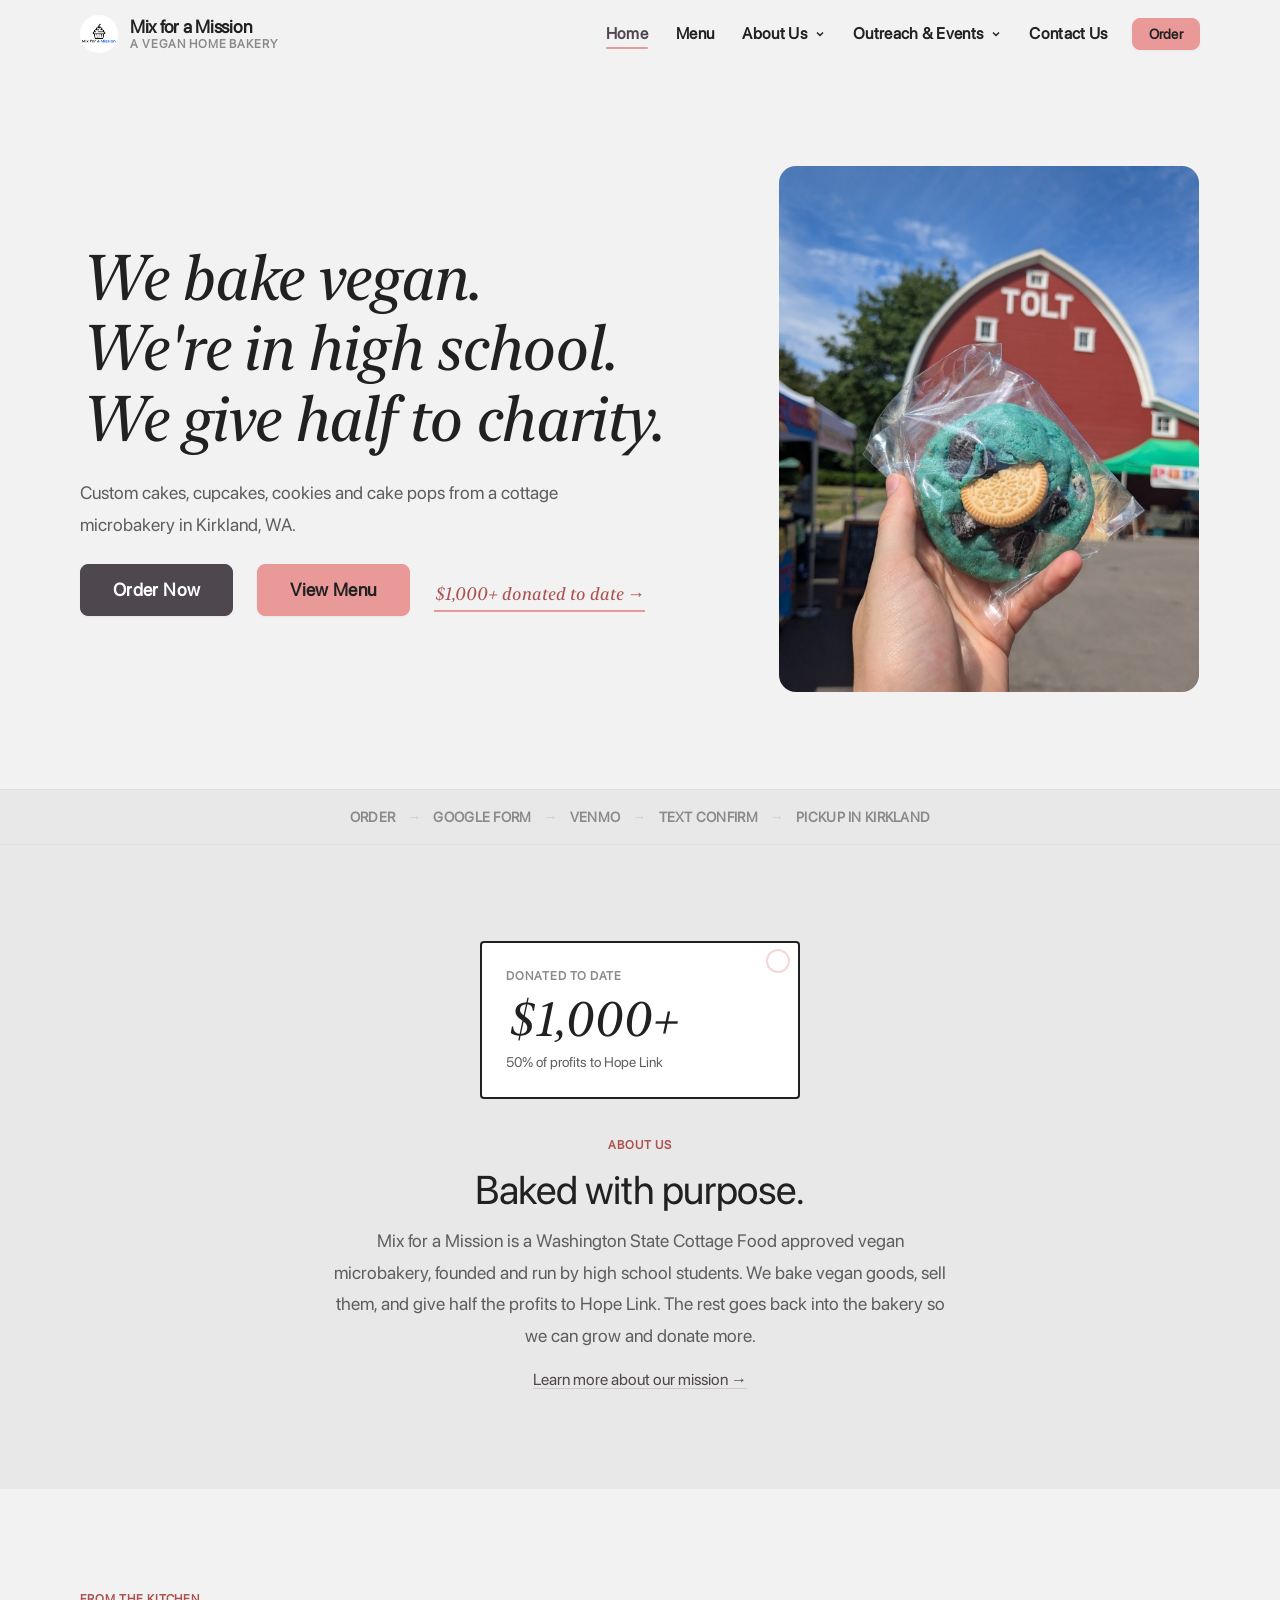
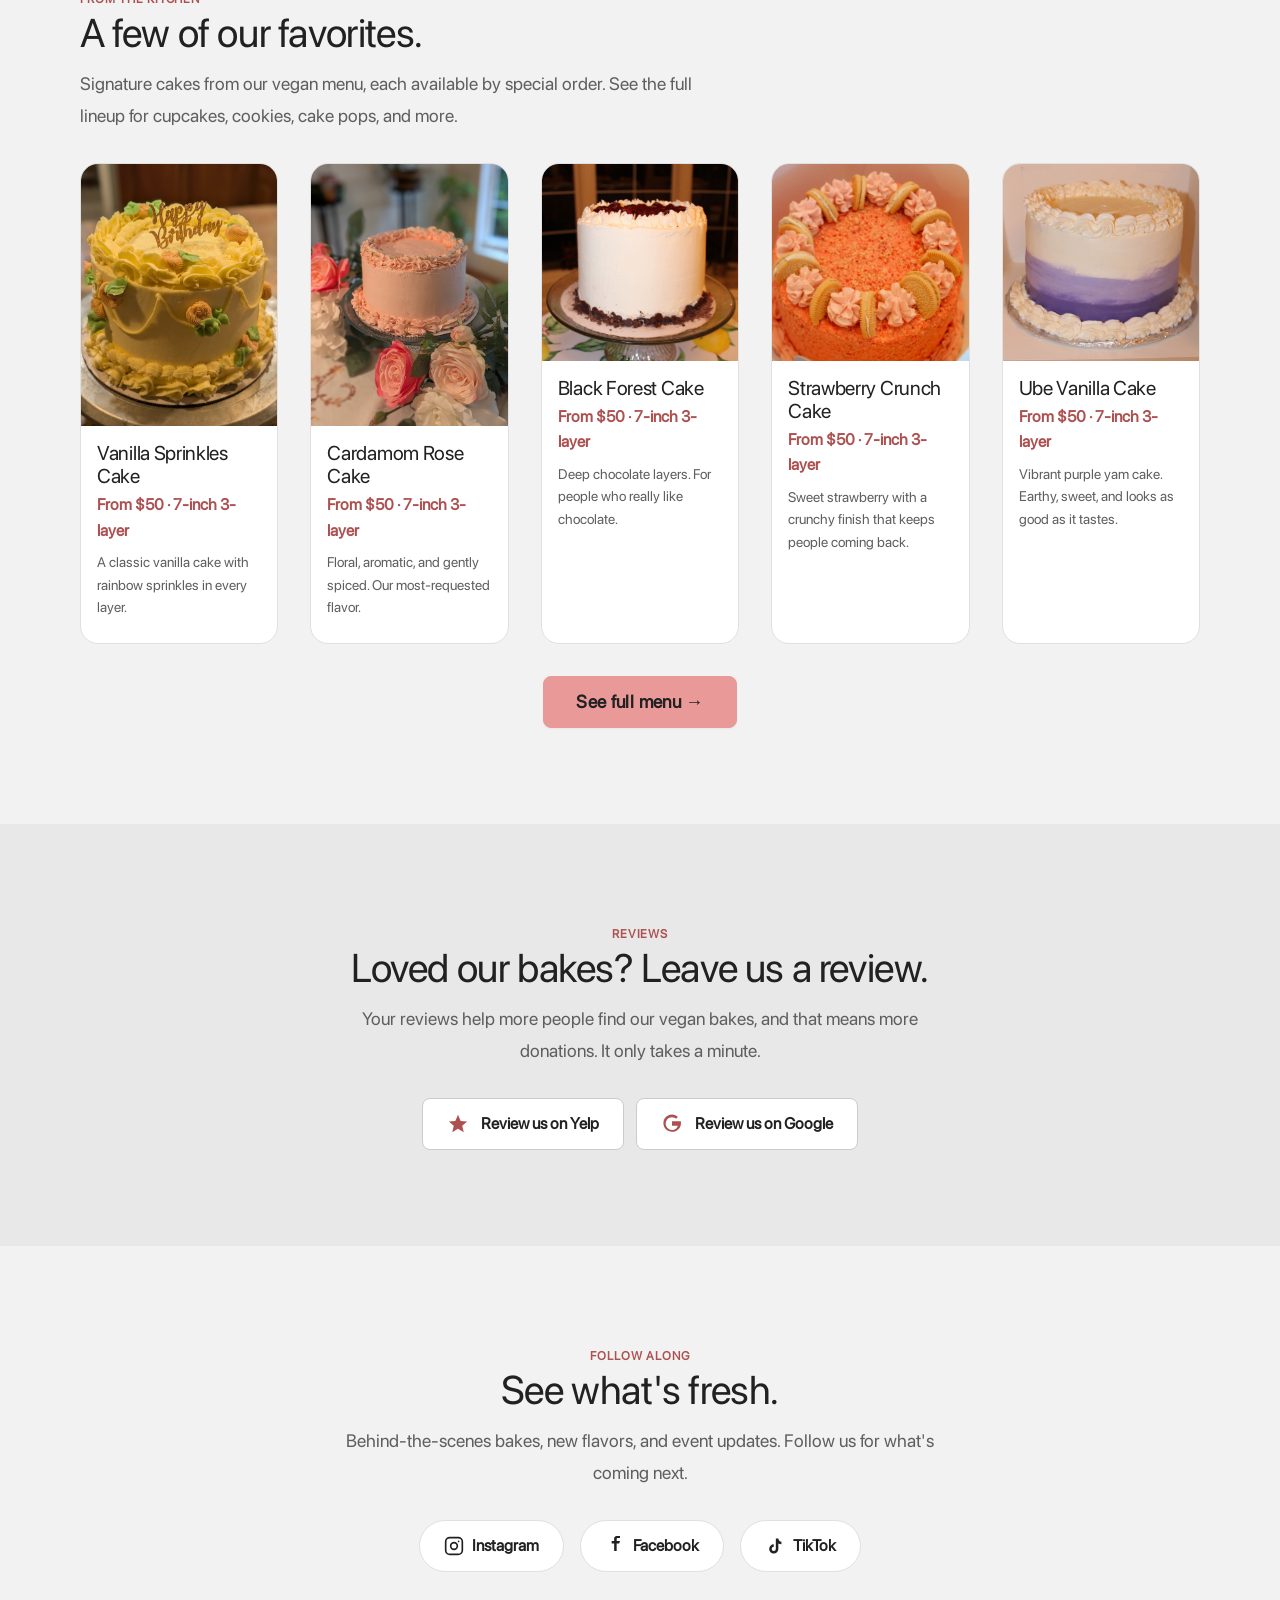
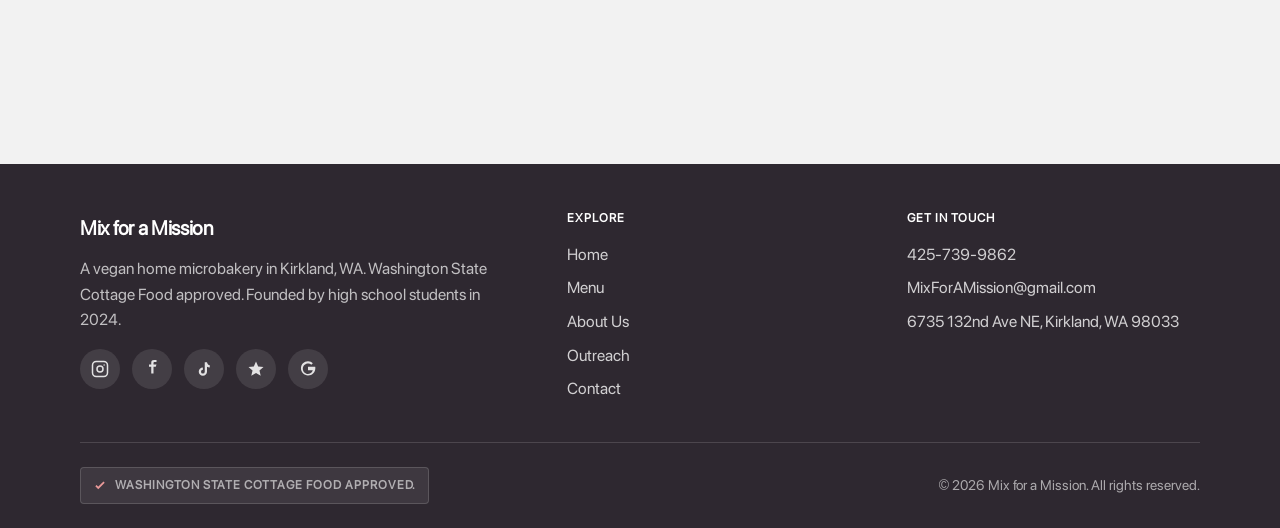
==== commit 92a3d5ba: "Typography swap + full copy rewrite: Typography: Replace Google Fonts Newsreader+Inter with self-hos" ====
--- a/index.html
+++ b/index.html
@@ -12,10 +12,7 @@
   <!-- TODO: replace with a dedicated 1200×630 og-image when available -->
   <meta property="og:image" content="https://mixforamission.com/assets/icons/logo.jpeg" />
 
-  <!-- Fonts: Inter (body) + Newsreader (display) -->
-  <link rel="preconnect" href="https://fonts.googleapis.com" />
-  <link rel="preconnect" href="https://fonts.gstatic.com" crossorigin />
-  <link href="https://fonts.googleapis.com/css2?family=Newsreader:opsz,wght@6..72,400;6..72,500;6..72,600;6..72,700&family=Inter:wght@400;500;600;700;800&display=swap" rel="stylesheet" />
+  <!-- Fonts: self-hosted SF Pro Display + New York -->
 
   <link rel="stylesheet" href="css/styles.css" />
   <link rel="icon" href="assets/icons/logo.ico" />
@@ -92,8 +89,7 @@
     <section class="hero" aria-labelledby="hero-heading">
       <div class="container hero-inner">
         <div class="hero-content">
-          <h1 id="hero-heading"><span class="hero-line">We bake vegan.</span><span class="hero-line">We're in high school.</span><span class="hero-line">We give half to charity.</span></h1>
-          <p class="lead">Custom cakes, cupcakes, cookies &amp; cake pops from a cottage microbakery in Kirkland, WA.</p>
+          <h1 id="hero-heading"><span class="hero-line">We bake vegan.</span><span class="hero-line">We're in high school.</span><span class="hero-line">We give half to charity.</span></h1>            <p class="lead">Custom cakes, cupcakes, cookies and cake pops from a cottage microbakery in Kirkland, WA.</p>
           <div class="hero-actions">
             <!-- TODO: replace contact/#order-form with the real Google Form URL -->
             <a class="btn btn--primary btn--lg" href="contact/#order-form">Order Now</a>
@@ -134,9 +130,8 @@
           <span class="label-stamp__note">50% of profits to Hope Link</span>
         </div>
         <div class="about-summary">
-          <span class="eyebrow">About Us</span>
-          <h2 id="about-heading">Baked with purpose.</h2>
-          <p class="lead">Mix for a Mission is a Washington State Cottage Food approved vegan home microbakery, founded by high school students. We create exciting vegan baked goods that satisfy your cravings — and use our profits to donate to animal sanctuaries and invest in our growth, so every order brings more donations to the causes we care about.</p>
+          <span class="eyebrow">About Us</span>            <h2 id="about-heading">Baked with purpose.</h2>
+            <p class="lead">Mix for a Mission is a Washington State Cottage Food approved vegan microbakery, founded and run by high school students. We bake vegan goods, sell them, and give half the profits to Hope Link. The rest goes back into the bakery so we can grow and donate more.</p>
           <p><a href="about/">Learn more about our mission &rarr;</a></p>
         </div>
       </div>
@@ -146,9 +141,8 @@
     <section class="section" aria-labelledby="featured-heading">
       <div class="container">
         <div class="section-head">
-          <span class="eyebrow">From the Kitchen</span>
-          <h2 id="featured-heading">A few of our favorites.</h2>
-          <p class="lead">Signature cakes from our vegan menu — each available by special order. See the full lineup for cupcakes, cookies, cake pops, and more.</p>
+          <span class="eyebrow">From the Kitchen</span>            <h2 id="featured-heading">A few of our favorites.</h2>
+            <p class="lead">Signature cakes from our vegan menu, each available by special order. See the full lineup for cupcakes, cookies, cake pops, and more.</p>
         </div>
 
         <div class="featured-grid">
@@ -159,7 +153,7 @@
             <div class="product-card__body">
               <h3>Vanilla Sprinkles Cake</h3>
               <p class="price">From $50 · 7-inch 3-layer</p>
-              <p class="desc">A playful classic with rainbow sprinkles throughout.</p>
+              <p class="desc">A classic vanilla cake with rainbow sprinkles in every layer.</p>
             </div>
           </article>
 
@@ -170,7 +164,7 @@
             <div class="product-card__body">
               <h3>Cardamom Rose Cake</h3>
               <p class="price">From $50 · 7-inch 3-layer</p>
-              <p class="desc">Floral, aromatic, and gently spiced — a signature flavor.</p>
+              <p class="desc">Floral, aromatic, and gently spiced. Our most-requested flavor.</p>
             </div>
           </article>
 
@@ -181,7 +175,7 @@
             <div class="product-card__body">
               <h3>Black Forest Cake</h3>
               <p class="price">From $50 · 7-inch 3-layer</p>
-              <p class="desc">Deep, rich chocolate layered for true chocolate lovers.</p>
+              <p class="desc">Deep chocolate layers. For people who really like chocolate.</p>
             </div>
           </article>
 
@@ -192,7 +186,7 @@
             <div class="product-card__body">
               <h3>Strawberry Crunch Cake</h3>
               <p class="price">From $50 · 7-inch 3-layer</p>
-              <p class="desc">Sweet strawberry with a satisfying crunchy finish.</p>
+              <p class="desc">Sweet strawberry with a crunchy finish that keeps people coming back.</p>
             </div>
           </article>
 
@@ -203,7 +197,7 @@
             <div class="product-card__body">
               <h3>Ube Vanilla Cake</h3>
               <p class="price">From $50 · 7-inch 3-layer</p>
-              <p class="desc">Vibrant purple yam cake — earthy, sweet, and beautiful.</p>
+              <p class="desc">Vibrant purple yam cake. Earthy, sweet, and looks as good as it tastes.</p>
             </div>
           </article>
         </div>
@@ -220,7 +214,7 @@
         <div class="section-head section-head--center">
           <span class="eyebrow">Reviews</span>
           <h2 id="reviews-heading">Loved our bakes? Leave us a review.</h2>
-          <p class="lead">Your reviews help more people discover vegan treats — and help us donate more. It only takes a minute.</p>
+          <p class="lead">Your reviews help more people find our vegan bakes, and that means more donations. It only takes a minute.</p>
         </div>
         <div class="reviews-actions">
           <a class="review-link" href="https://www.yelp.com/biz/mix-for-a-mission-kirkland" target="_blank" rel="noopener">
@@ -241,7 +235,7 @@
         <div class="section-head section-head--center">
           <span class="eyebrow">Follow Along</span>
           <h2 id="social-heading">See what's fresh.</h2>
-          <p class="lead">Behind-the-scenes bakes, new flavors, and event updates — follow us on social.</p>
+          <p class="lead">Behind-the-scenes bakes, new flavors, and event updates. Follow us for what's coming next.</p>
         </div>
         <div class="social-highlight-row">
           <a href="https://instagram.com/mixforamission" target="_blank" rel="noopener">
--- a/css/styles.css
+++ b/css/styles.css
@@ -116,7 +116,7 @@
 
 h2, h3, h4, h5, h6 {
   font-family: var(--font-body);
-  font-weight: var(--font-weight-bold);
+  font-weight: 400;
   line-height: var(--lh-tight);
   letter-spacing: var(--ls-tight);
   color: var(--color-text);
@@ -124,15 +124,16 @@
 
 h1 {
   font-family: var(--font-display);
-  font-weight: var(--font-weight-bold);
+  font-weight: 500;
+  font-style: italic;
   line-height: var(--lh-tight);
-  letter-spacing: var(--ls-tight);
+  letter-spacing: -0.02em;
   color: var(--color-text);
   font-size: var(--fs-display-lg);
 }
 h2 {
   font-size: clamp(1.75rem, 1rem + 2.5vw, 2.5rem);
-  font-weight: var(--font-weight-extrabold);
+  letter-spacing: -0.01em;
 }
 h3 {
   font-size: var(--fs-3xl);
@@ -986,7 +987,8 @@
   gap: var(--sp-2);
   font-family: var(--font-display);
   font-size: var(--fs-md);
-  font-weight: var(--font-weight-semibold);
+  font-weight: 500;
+  font-style: italic;
   color: var(--color-accent);
   text-decoration: none;
   border-bottom: 2px solid var(--color-accent-fill);
@@ -1038,7 +1040,8 @@
   display: block;
   font-family: var(--font-display);
   font-size: var(--fs-md);
-  font-weight: var(--font-weight-semibold);
+  font-weight: 500;
+  font-style: italic;
   margin-bottom: var(--sp-1);
 }
 .hero-visual .placeholder-label span {
@@ -1160,7 +1163,8 @@
   display: block;
   font-family: var(--font-display);
   font-size: var(--fs-display-md);
-  font-weight: var(--font-weight-bold);
+  font-weight: 500;
+  font-style: italic;
   line-height: 1;
   color: var(--color-text);
   margin-bottom: var(--sp-2);
@@ -1475,7 +1479,8 @@
   gap: var(--sp-2);
   font-family: var(--font-display);
   font-size: var(--fs-lg);
-  font-weight: var(--font-weight-semibold);
+  font-weight: 500;
+  font-style: italic;
   color: var(--color-accent-active);
 }
 .cake-jars__label .ico {
@@ -1625,7 +1630,8 @@
 .price-chip .num {
   font-family: var(--font-display);
   font-size: var(--fs-md);
-  font-weight: var(--font-weight-bold);
+  font-weight: 500;
+  font-style: italic;
   color: var(--color-accent);
 }
 .price-chip .lbl {
@@ -2056,7 +2062,8 @@
 .donation-stat-band .stat-num {
   font-family: var(--font-display);
   font-size: var(--fs-display-lg);
-  font-weight: var(--font-weight-bold);
+  font-weight: 500;
+  font-style: italic;
   line-height: 1;
   color: var(--color-text-inverse);
   margin-bottom: var(--sp-3);
@@ -2084,7 +2091,8 @@
 .hopelink-card__pct {
   font-family: var(--font-display);
   font-size: var(--fs-4xl);
-  font-weight: var(--font-weight-bold);
+  font-weight: 500;
+  font-style: italic;
   color: var(--color-accent);
   line-height: 1;
   text-align: center;
@@ -2153,7 +2161,8 @@
 .donation-item__name {
   font-family: var(--font-display);
   font-size: var(--fs-lg);
-  font-weight: var(--font-weight-semibold);
+  font-weight: 500;
+  font-style: italic;
   margin-bottom: var(--sp-1);
 }
 .donation-item__blurb {
@@ -2480,7 +2489,8 @@
 .contact-card__value {
   font-family: var(--font-display);
   font-size: var(--fs-lg);
-  font-weight: var(--font-weight-semibold);
+  font-weight: 500;
+  font-style: italic;
   color: var(--color-text);
   line-height: var(--lh-tight);
 }
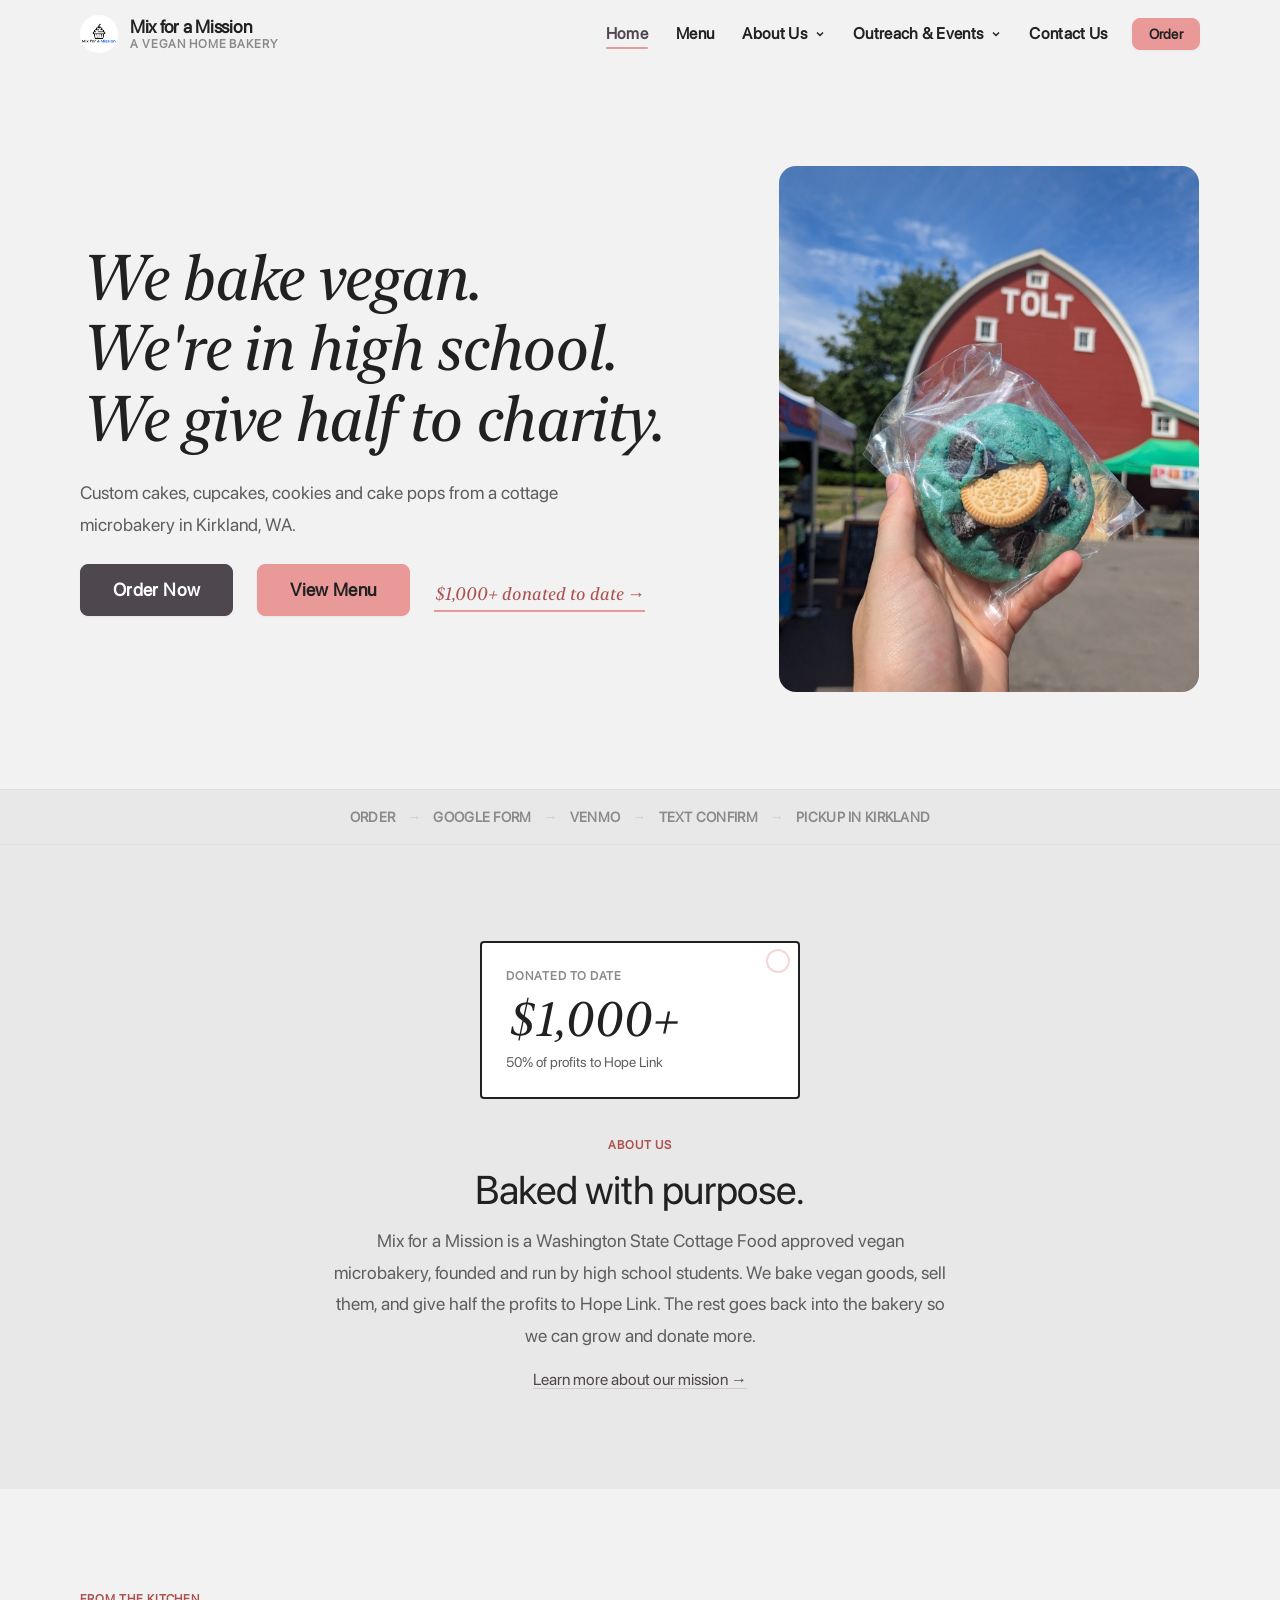
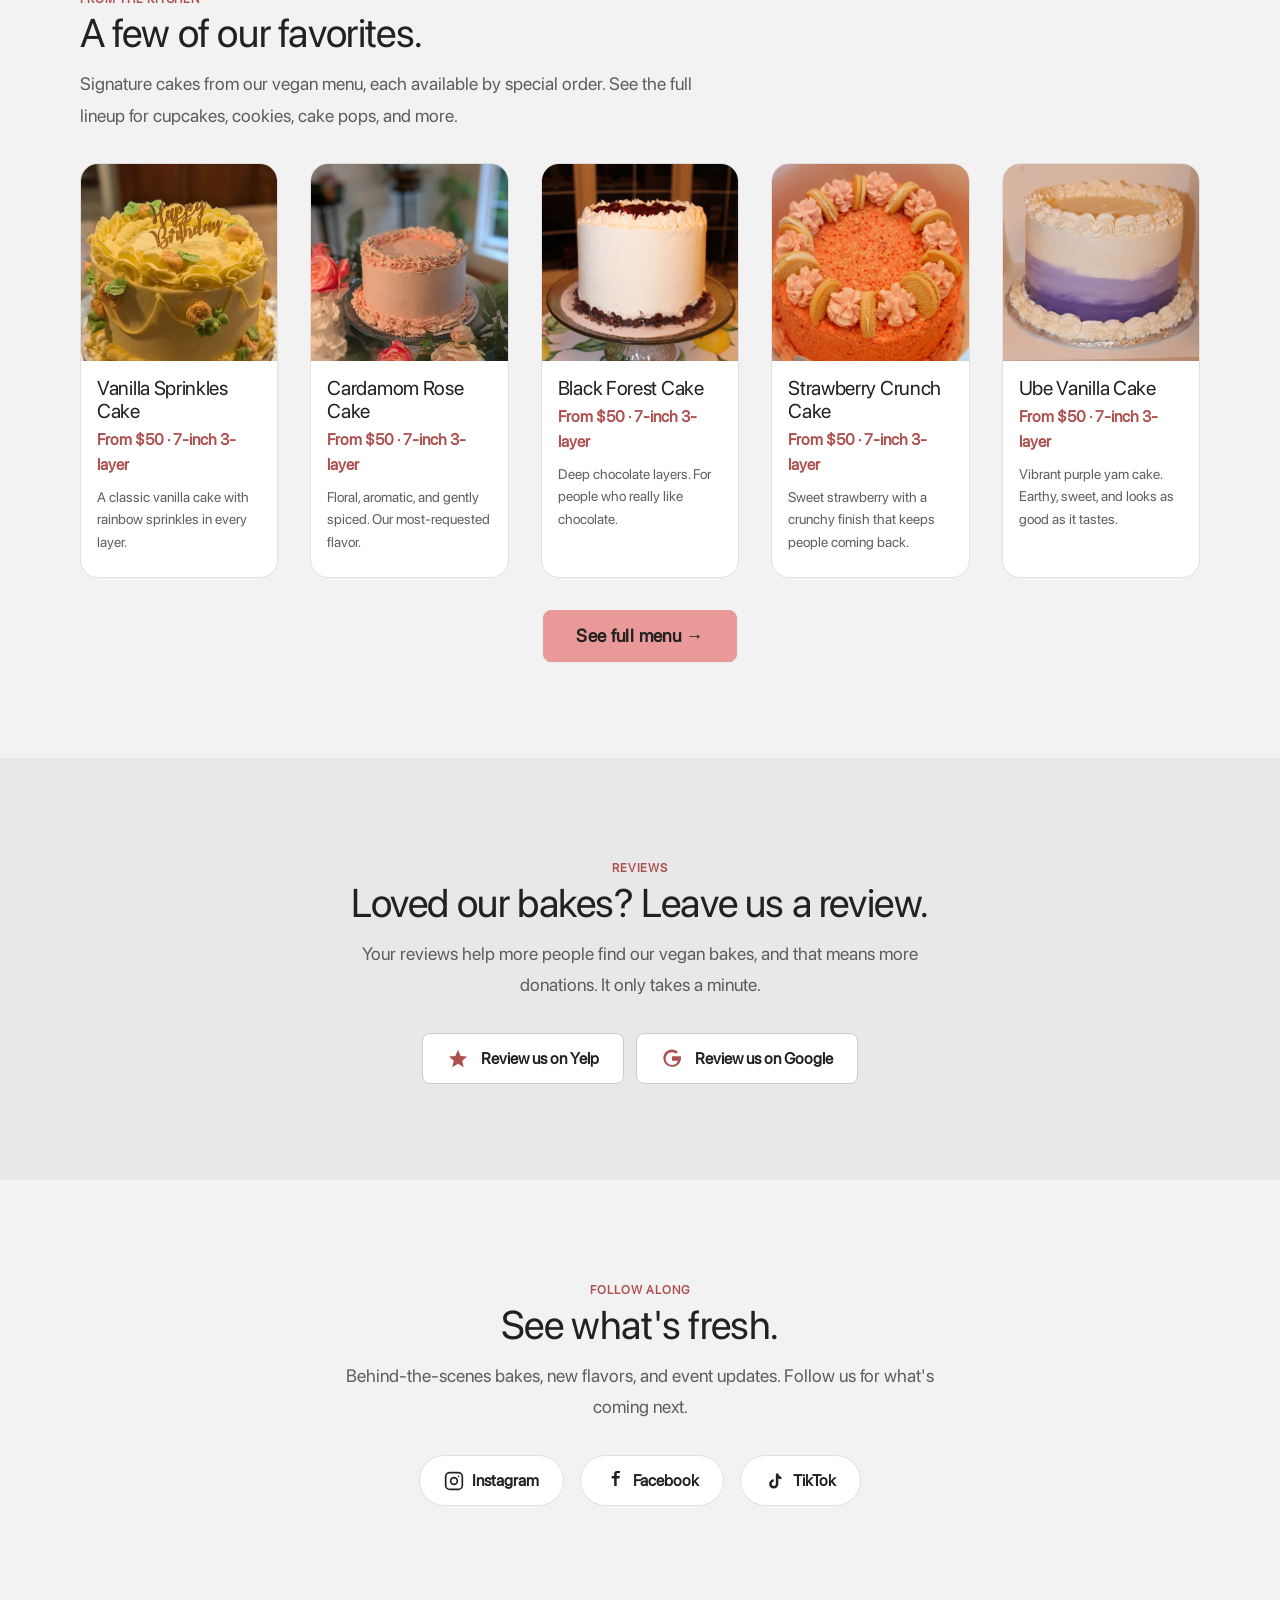
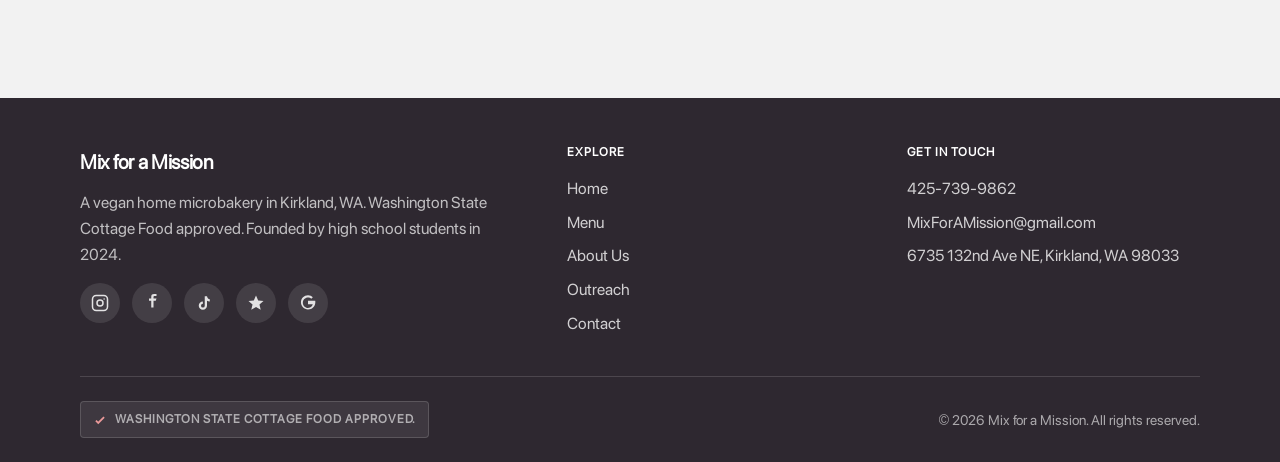
==== commit 525af64e: "Audit fixes: SEO title, image dimensions, JSON-LD schema, 404, robots.txt, noscript, strict-mode IIF" ====
--- a/index.html
+++ b/index.html
@@ -11,6 +11,30 @@
   <meta property="og:type" content="website" />
   <!-- TODO: replace with a dedicated 1200×630 og-image when available -->
   <meta property="og:image" content="https://mixforamission.com/assets/icons/logo.jpeg" />
+
+  <script type="application/ld+json">
+  {
+    "@context": "https://schema.org",
+    "@type": "Bakery",
+    "name": "Mix for a Mission",
+    "description": "A vegan home microbakery in Kirkland, WA.",
+    "url": "https://mixforamission.github.io",
+    "telephone": "+14257399862",
+    "email": "MixForAMission@gmail.com",
+    "address": {
+      "@type": "PostalAddress",
+      "streetAddress": "6735 132nd Ave NE",
+      "addressLocality": "Kirkland",
+      "addressRegion": "WA",
+      "postalCode": "98033"
+    },
+    "sameAs": [
+      "https://instagram.com/mixforamission",
+      "https://facebook.com/mixforamission",
+      "https://www.tiktok.com/@mixforamission"
+    ]
+  }
+  </script>
 
   <!-- Fonts: self-hosted SF Pro Display + New York -->
 
@@ -148,7 +172,7 @@
         <div class="featured-grid">
           <article class="product-card">
             <div class="product-card__media">
-              <img src="assets/images/cakes/vintagestylevanilla.png" alt="Vanilla Sprinkles Cake" loading="lazy">
+              <img src="assets/images/cakes/vintagestylevanilla.png" alt="Vanilla Sprinkles Cake" width="400" height="400" loading="lazy">
             </div>
             <div class="product-card__body">
               <h3>Vanilla Sprinkles Cake</h3>
@@ -159,7 +183,7 @@
 
           <article class="product-card">
             <div class="product-card__media">
-              <img src="assets/images/cakes/cardamomrose.png" alt="Cardamom Rose Cake" loading="lazy">
+              <img src="assets/images/cakes/cardamomrose.png" alt="Cardamom Rose Cake" width="400" height="400" loading="lazy">
             </div>
             <div class="product-card__body">
               <h3>Cardamom Rose Cake</h3>
@@ -170,7 +194,7 @@
 
           <article class="product-card">
             <div class="product-card__media">
-              <img src="assets/images/cakes/blackforest.png" alt="Black Forest Cake" loading="lazy">
+              <img src="assets/images/cakes/blackforest.png" alt="Black Forest Cake" width="400" height="400" loading="lazy">
             </div>
             <div class="product-card__body">
               <h3>Black Forest Cake</h3>
@@ -181,7 +205,7 @@
 
           <article class="product-card">
             <div class="product-card__media">
-              <img src="assets/images/cakes/strawberrycrunch.png" alt="Strawberry Crunch Cake" loading="lazy">
+              <img src="assets/images/cakes/strawberrycrunch.png" alt="Strawberry Crunch Cake" width="400" height="400" loading="lazy">
             </div>
             <div class="product-card__body">
               <h3>Strawberry Crunch Cake</h3>
@@ -192,7 +216,7 @@
 
           <article class="product-card">
             <div class="product-card__media">
-              <img src="assets/images/cakes/ube.png" alt="Ube Vanilla Cake" loading="lazy">
+              <img src="assets/images/cakes/ube.png" alt="Ube Vanilla Cake" width="400" height="400" loading="lazy">
             </div>
             <div class="product-card__body">
               <h3>Ube Vanilla Cake</h3>
--- a/css/styles.css
+++ b/css/styles.css
@@ -1200,11 +1200,12 @@
   border-color: var(--color-line-strong);
 }
 .product-card__media {
-  aspect-ratio: 1;
   display: grid;
   place-items: center;
   position: relative;
   color: var(--color-primary-active);
+  height: 72px;
+  overflow: hidden;
 }
 /* Per-flavor placeholder tints (subtle, distinguishable) */
 .product-card__media--vanilla     { background: linear-gradient(135deg, #f6ecd8, #ece0c6); }
@@ -1223,23 +1224,17 @@
 }
 .product-card__media:has(img) {
   background: none;
-}
-.product-card__media .emoji {
-  position: relative;
-  z-index: 1;
-  font-size: 2.25rem;
-  filter: saturate(0.85);
+  aspect-ratio: 1;
+  height: auto;
 }
 .product-card__media .placeholder-label {
-  position: absolute;
-  bottom: var(--sp-3);
-  left: var(--sp-3);
-  right: var(--sp-3);
   z-index: 1;
   font-size: 0.65rem;
   line-height: 1.35;
   font-weight: var(--font-weight-bold);
   opacity: 0.7;
+  text-align: center;
+  padding: 0 var(--sp-3);
 }
 .product-card__body {
   padding: var(--sp-4) var(--sp-4) var(--sp-5);
@@ -1665,28 +1660,21 @@
   border-color: var(--color-line-strong);
 }
 .flavor-card__media {
-  aspect-ratio: 1;
   display: grid;
   place-items: center;
   position: relative;
   color: var(--color-primary-active);
-}
-.flavor-card__media .emoji {
-  position: relative;
+  overflow: hidden;
+  height: 56px;
+}
+.flavor-card__media .placeholder-label {
   z-index: 1;
-  font-size: 1.85rem;
-  filter: saturate(0.82);
-}
-.flavor-card__media .placeholder-label {
-  position: absolute;
-  bottom: var(--sp-2);
-  left: var(--sp-2);
-  right: var(--sp-2);
-  z-index: 1;
-  font-size: 0.58rem;
+  font-size: 0.55rem;
   line-height: 1.3;
   font-weight: var(--font-weight-bold);
-  opacity: 0.7;
+  opacity: 0.65;
+  text-align: center;
+  padding: 0 var(--sp-2);
 }
 .flavor-card__media img {
   width: 100%;
@@ -1699,6 +1687,8 @@
 }
 .flavor-card__media:has(img) {
   background: none;
+  aspect-ratio: 1;
+  height: auto;
 }
 .flavor-card__name {
   padding: var(--sp-2) var(--sp-3) var(--sp-3);
@@ -1753,11 +1743,8 @@
 .flavor-card__media--mango        { background: linear-gradient(135deg, #f6e3c6, #eccc9a); }
 .flavor-card__media--blackforest  { background: linear-gradient(135deg, #d8c9bc, #b89a86); }
 .flavor-card__media--redvelvet    { background: linear-gradient(135deg, #ecccc8, #d9a9a2); }
-.flavor-card__media--blackchoc    { background: linear-gradient(135deg, #cfc7bc, #a99e90); }
 .flavor-card__media--coffee       { background: linear-gradient(135deg, #e2d6c6, #c4b29a); }
 .flavor-card__media--biscoff      { background: linear-gradient(135deg, #ecd6c0, #d8b890); }
-.flavor-card__media--cranberry    { background: linear-gradient(135deg, #ecd3cf, #dab0a8); }
-.flavor-card__media--pumpkin      { background: linear-gradient(135deg, #f0d9bf, #e0bd95); }
 .flavor-card__media--swirl        { background: linear-gradient(135deg, #ece0d0, #d8c6ad); }
 .flavor-card__media--blue         { background: linear-gradient(135deg, #d8e2ec, #b3c4d6); }
 .flavor-card__media--sprinkle     { background: linear-gradient(135deg, #f0e4e8, #dcc6d2); }
@@ -2010,22 +1997,32 @@
 /* Board member photo tints */
 .product-card__media--emi      { background: linear-gradient(135deg, #eaf0e6, #d2ddca); }
 .product-card__media--tandisse { background: linear-gradient(135deg, #f4e7e2, #e6d2c9); }
-.product-card__media--ishwin   { background: linear-gradient(135deg, #e4e7f0, #cdd2e3); }
+.product-card__media--karan    { background: linear-gradient(135deg, #f0e4d6, #e0ceb0); }
 
 .person-card .product-card__media {
-  aspect-ratio: 3 / 4;
-  min-height: 160px;
+  aspect-ratio: 1;
+  min-height: 80px;
+  max-height: 100px;
+  overflow: hidden;
+}
+.person-card .product-card__media:has(img) {
+  min-height: 120px;
+  max-height: 180px;
 }
 @media (min-width: 500px) {
-  .person-card .product-card__media {
+  .person-card .product-card__media:has(img) {
+    aspect-ratio: auto;
     height: 100%;
+    max-height: none;
     min-height: 0;
   }
-}
-.person-card .product-card__media .emoji {
-  font-size: 2.5rem;
-}
-
+  .person-card .product-card__media:not(:has(img)) {
+    aspect-ratio: auto;
+    height: 80px;
+    max-height: 80px;
+    min-height: 0;
+  }
+}
 /* ---------- Responsive: board page ----------
    The .grid--cols-3 utility already collapses to 1 col on mobile and
    expands to 3 cols at ≥900px. No extra rules needed for the grid; the
@@ -2231,13 +2228,17 @@
 /* Event image placeholder (reuse placeholder aesthetic) */
 .event-item__media {
   position: relative;
-  aspect-ratio: 4 / 3;
   border-radius: var(--radius-lg);
   overflow: hidden;
   border: 1px solid var(--color-line);
   display: grid;
   place-items: center;
   box-shadow: var(--shadow-sm);
+  height: 80px;
+}
+.event-item__media:has(img) {
+  aspect-ratio: 4 / 3;
+  height: auto;
 }
 .event-item__media::after {
   content: "";
@@ -2246,22 +2247,14 @@
   background-image: radial-gradient(rgba(33, 33, 33, 0.07) 1px, transparent 1px);
   background-size: 16px 16px;
 }
-.event-item__media .emoji {
-  position: relative;
-  z-index: 1;
-  font-size: 2.5rem;
-  filter: saturate(0.82);
-}
 .event-item__media .placeholder-label {
-  position: absolute;
-  bottom: var(--sp-3);
-  left: var(--sp-3);
-  right: var(--sp-3);
   z-index: 1;
   font-size: 0.65rem;
   line-height: 1.35;
   font-weight: var(--font-weight-bold);
   opacity: 0.7;
+  text-align: center;
+  padding: 0 var(--sp-3);
 }
 /* Per-event tints */
 .event-item__media--dandiya { background: linear-gradient(135deg, #f6e3c6, #eccc9a); }
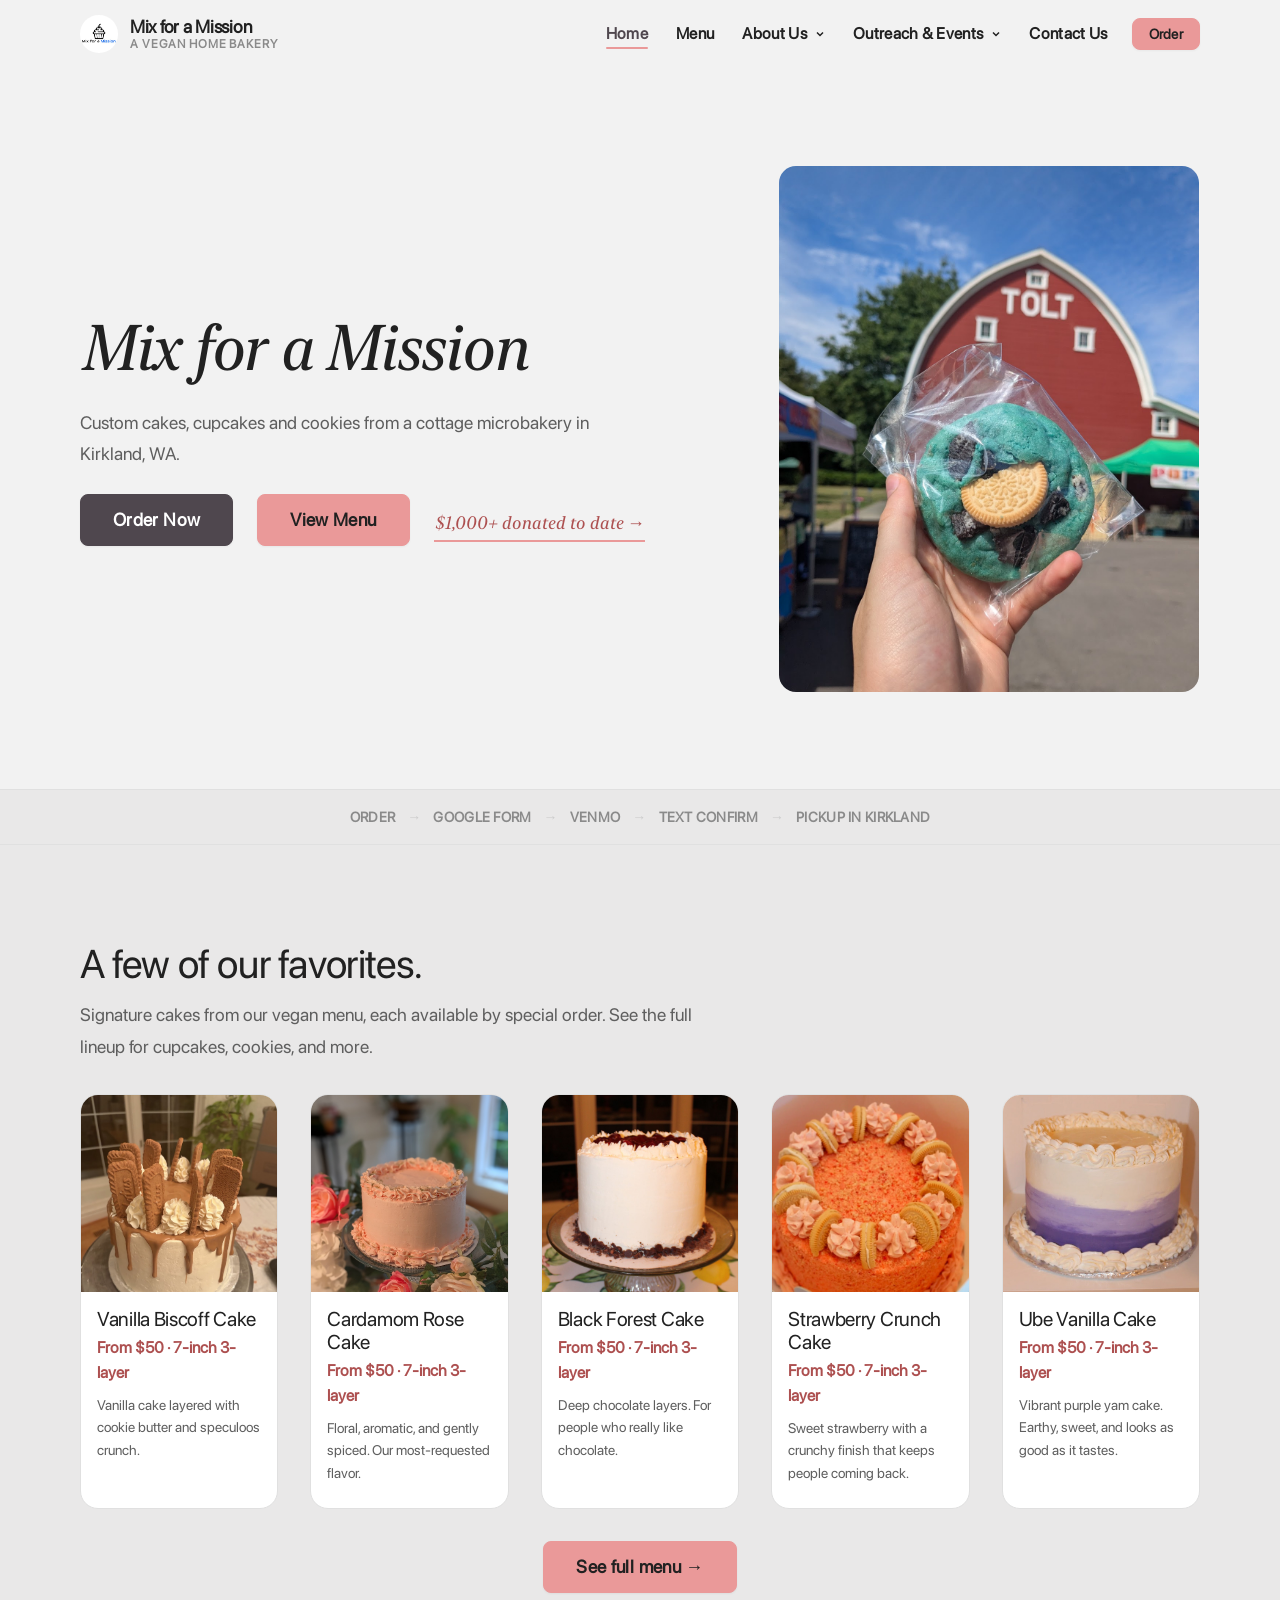
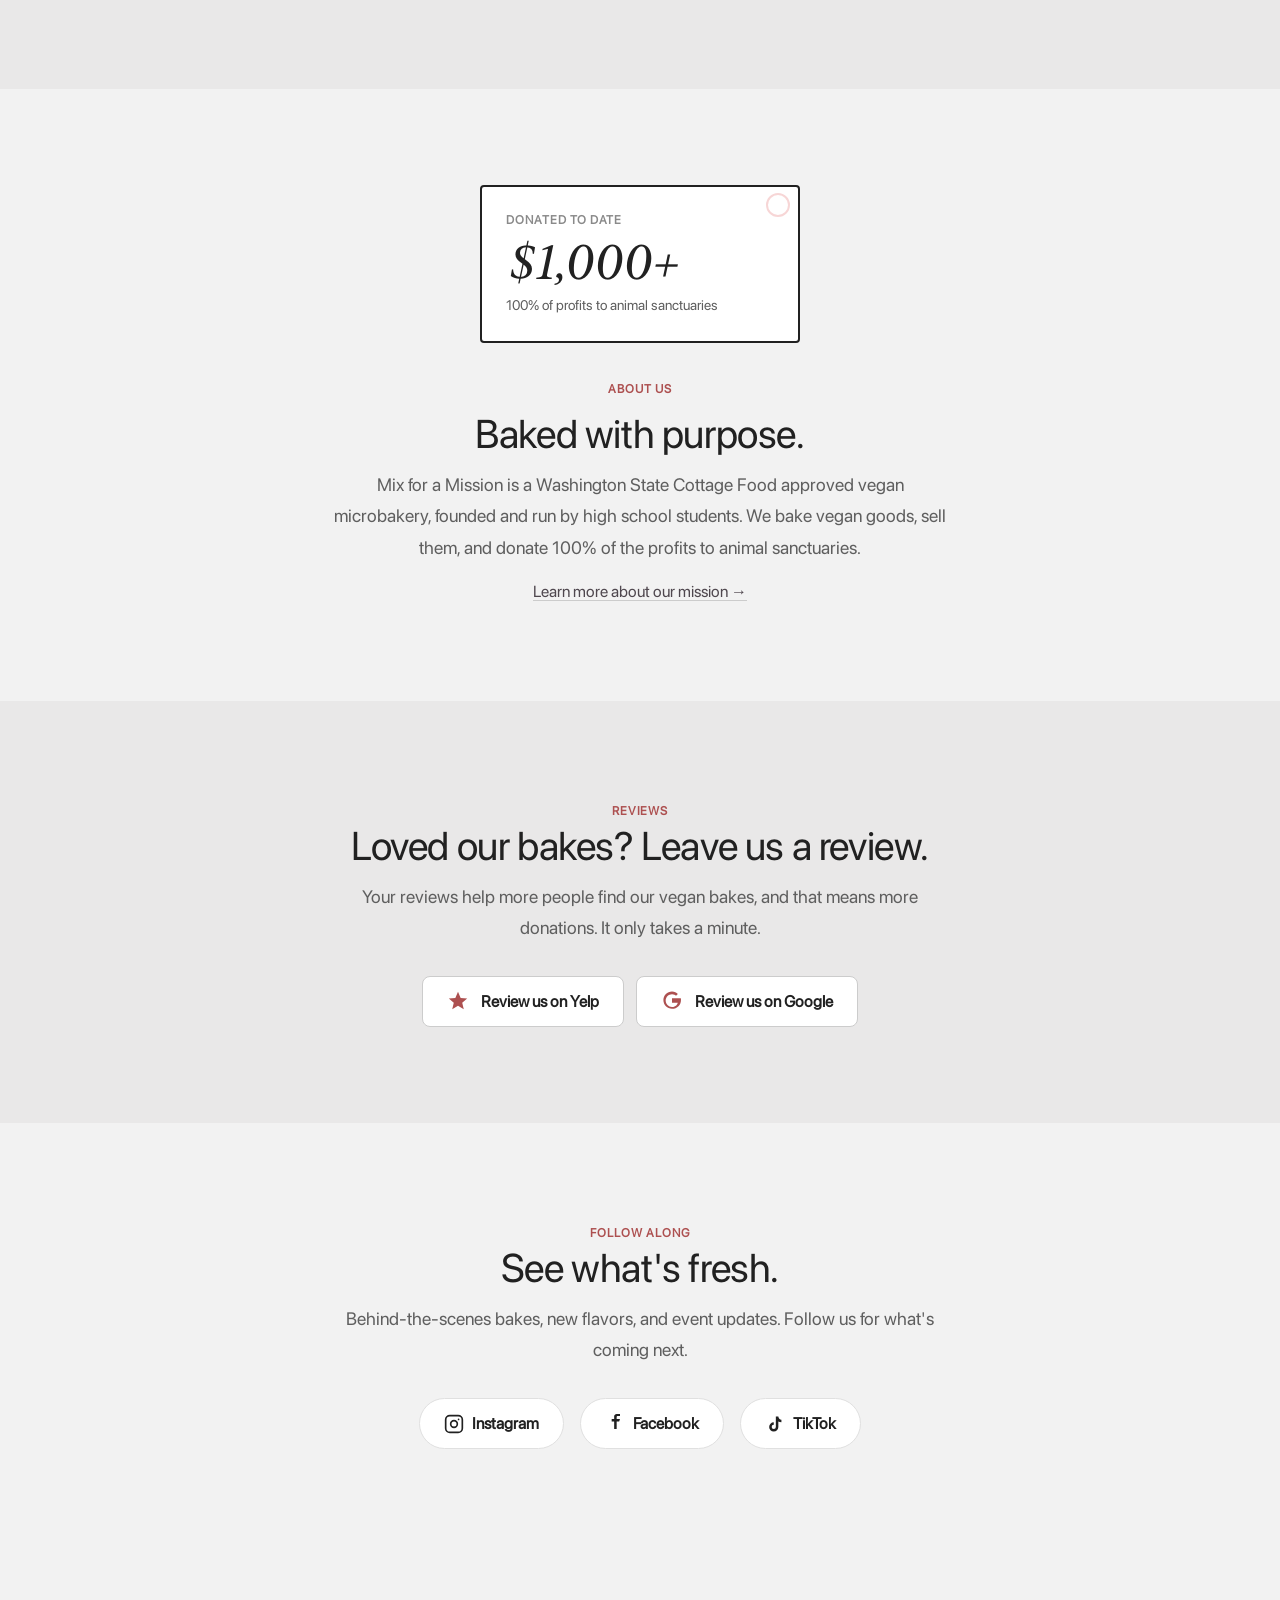
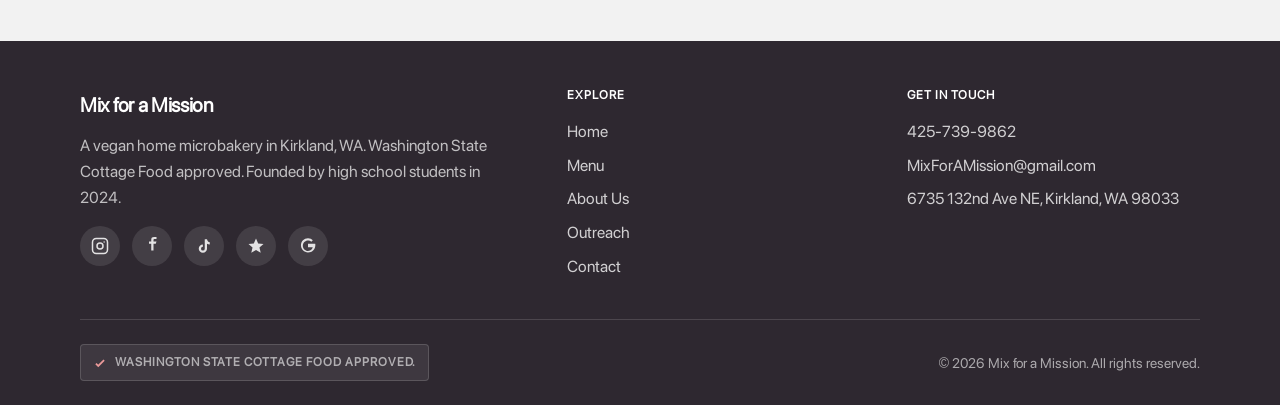
==== commit e41b862f: "Client feedback round 2: menu trims, 100% donation shift, homepage restructure Product line contract" ====
--- a/index.html
+++ b/index.html
@@ -113,7 +113,8 @@
     <section class="hero" aria-labelledby="hero-heading">
       <div class="container hero-inner">
         <div class="hero-content">
-          <h1 id="hero-heading"><span class="hero-line">We bake vegan.</span><span class="hero-line">We're in high school.</span><span class="hero-line">We give half to charity.</span></h1>            <p class="lead">Custom cakes, cupcakes, cookies and cake pops from a cottage microbakery in Kirkland, WA.</p>
+          <h1 id="hero-heading"><span class="hero-line">Mix for a Mission</span></h1>
+          <p class="lead">Custom cakes, cupcakes and cookies from a cottage microbakery in Kirkland, WA.</p>
           <div class="hero-actions">
             <!-- TODO: replace contact/#order-form with the real Google Form URL -->
             <a class="btn btn--primary btn--lg" href="contact/#order-form">Order Now</a>
@@ -145,89 +146,90 @@
       </div>
     </div>
 
+    <!-- ===== FEATURED MENU TEASER ===== -->
+    <section class="section section--alt" aria-labelledby="featured-heading">
+      <div class="container">
+        <div class="section-head">
+          <h2 id="featured-heading">A few of our favorites.</h2>
+          <p class="lead">Signature cakes from our vegan menu, each available by special order. See the full lineup for cupcakes, cookies, and more.</p>
+        </div>
+
+        <div class="featured-grid">
+          <article class="product-card">
+            <div class="product-card__media">
+              <img src="assets/images/cakes/biscoff.png" alt="Vanilla Biscoff Cake" width="400" height="400" loading="lazy">
+            </div>
+            <div class="product-card__body">
+              <h3>Vanilla Biscoff Cake</h3>
+              <p class="price">From $50 · 7-inch 3-layer</p>
+              <p class="desc">Vanilla cake layered with cookie butter and speculoos crunch.</p>
+            </div>
+          </article>
+
+          <article class="product-card">
+            <div class="product-card__media">
+              <img src="assets/images/cakes/cardamomrose.png" alt="Cardamom Rose Cake" width="400" height="400" loading="lazy">
+            </div>
+            <div class="product-card__body">
+              <h3>Cardamom Rose Cake</h3>
+              <p class="price">From $50 · 7-inch 3-layer</p>
+              <p class="desc">Floral, aromatic, and gently spiced. Our most-requested flavor.</p>
+            </div>
+          </article>
+
+          <article class="product-card">
+            <div class="product-card__media">
+              <img src="assets/images/cakes/blackforest.png" alt="Black Forest Cake" width="400" height="400" loading="lazy">
+            </div>
+            <div class="product-card__body">
+              <h3>Black Forest Cake</h3>
+              <p class="price">From $50 · 7-inch 3-layer</p>
+              <p class="desc">Deep chocolate layers. For people who really like chocolate.</p>
+            </div>
+          </article>
+
+          <article class="product-card">
+            <div class="product-card__media">
+              <img src="assets/images/cakes/strawberrycrunch.png" alt="Strawberry Crunch Cake" width="400" height="400" loading="lazy">
+            </div>
+            <div class="product-card__body">
+              <h3>Strawberry Crunch Cake</h3>
+              <p class="price">From $50 · 7-inch 3-layer</p>
+              <p class="desc">Sweet strawberry with a crunchy finish that keeps people coming back.</p>
+            </div>
+          </article>
+
+          <article class="product-card">
+            <div class="product-card__media">
+              <img src="assets/images/cakes/ube.png" alt="Ube Vanilla Cake" width="400" height="400" loading="lazy">
+            </div>
+            <div class="product-card__body">
+              <h3>Ube Vanilla Cake</h3>
+              <p class="price">From $50 · 7-inch 3-layer</p>
+              <p class="desc">Vibrant purple yam cake. Earthy, sweet, and looks as good as it tastes.</p>
+            </div>
+          </article>
+        </div>
+
+        <div class="cta-row">
+          <a class="btn btn--secondary btn--lg" href="menu/">See full menu &rarr;</a>
+        </div>
+      </div>
+    </section>
+
     <!-- ===== ABOUT US SUMMARY + STAT ===== -->
-    <section class="section section--alt" aria-labelledby="about-heading">
+    <section class="section" aria-labelledby="about-heading">
       <div class="container container--narrow">
         <div class="label-stamp label-stamp--centered">
           <span class="label-stamp__overline">Donated to date</span>
           <span class="label-stamp__num"><a href="about/donations.html">$1,000+</a></span>
-          <span class="label-stamp__note">50% of profits to Hope Link</span>
+          <span class="label-stamp__note">100% of profits to animal sanctuaries</span>
         </div>
         <div class="about-summary">
-          <span class="eyebrow">About Us</span>            <h2 id="about-heading">Baked with purpose.</h2>
-            <p class="lead">Mix for a Mission is a Washington State Cottage Food approved vegan microbakery, founded and run by high school students. We bake vegan goods, sell them, and give half the profits to Hope Link. The rest goes back into the bakery so we can grow and donate more.</p>
+          <span class="eyebrow">About Us</span>
+          <h2 id="about-heading">Baked with purpose.</h2>
+          <p class="lead">Mix for a Mission is a Washington State Cottage Food approved vegan microbakery, founded and run by high school students. We bake vegan goods, sell them, and donate 100% of the profits to animal sanctuaries.</p>
           <p><a href="about/">Learn more about our mission &rarr;</a></p>
-        </div>
-      </div>
-    </section>
-
-    <!-- ===== FEATURED MENU TEASER ===== -->
-    <section class="section" aria-labelledby="featured-heading">
-      <div class="container">
-        <div class="section-head">
-          <span class="eyebrow">From the Kitchen</span>            <h2 id="featured-heading">A few of our favorites.</h2>
-            <p class="lead">Signature cakes from our vegan menu, each available by special order. See the full lineup for cupcakes, cookies, cake pops, and more.</p>
-        </div>
-
-        <div class="featured-grid">
-          <article class="product-card">
-            <div class="product-card__media">
-              <img src="assets/images/cakes/vintagestylevanilla.png" alt="Vanilla Sprinkles Cake" width="400" height="400" loading="lazy">
-            </div>
-            <div class="product-card__body">
-              <h3>Vanilla Sprinkles Cake</h3>
-              <p class="price">From $50 · 7-inch 3-layer</p>
-              <p class="desc">A classic vanilla cake with rainbow sprinkles in every layer.</p>
-            </div>
-          </article>
-
-          <article class="product-card">
-            <div class="product-card__media">
-              <img src="assets/images/cakes/cardamomrose.png" alt="Cardamom Rose Cake" width="400" height="400" loading="lazy">
-            </div>
-            <div class="product-card__body">
-              <h3>Cardamom Rose Cake</h3>
-              <p class="price">From $50 · 7-inch 3-layer</p>
-              <p class="desc">Floral, aromatic, and gently spiced. Our most-requested flavor.</p>
-            </div>
-          </article>
-
-          <article class="product-card">
-            <div class="product-card__media">
-              <img src="assets/images/cakes/blackforest.png" alt="Black Forest Cake" width="400" height="400" loading="lazy">
-            </div>
-            <div class="product-card__body">
-              <h3>Black Forest Cake</h3>
-              <p class="price">From $50 · 7-inch 3-layer</p>
-              <p class="desc">Deep chocolate layers. For people who really like chocolate.</p>
-            </div>
-          </article>
-
-          <article class="product-card">
-            <div class="product-card__media">
-              <img src="assets/images/cakes/strawberrycrunch.png" alt="Strawberry Crunch Cake" width="400" height="400" loading="lazy">
-            </div>
-            <div class="product-card__body">
-              <h3>Strawberry Crunch Cake</h3>
-              <p class="price">From $50 · 7-inch 3-layer</p>
-              <p class="desc">Sweet strawberry with a crunchy finish that keeps people coming back.</p>
-            </div>
-          </article>
-
-          <article class="product-card">
-            <div class="product-card__media">
-              <img src="assets/images/cakes/ube.png" alt="Ube Vanilla Cake" width="400" height="400" loading="lazy">
-            </div>
-            <div class="product-card__body">
-              <h3>Ube Vanilla Cake</h3>
-              <p class="price">From $50 · 7-inch 3-layer</p>
-              <p class="desc">Vibrant purple yam cake. Earthy, sweet, and looks as good as it tastes.</p>
-            </div>
-          </article>
-        </div>
-
-        <div class="cta-row">
-          <a class="btn btn--secondary btn--lg" href="menu/">See full menu &rarr;</a>
         </div>
       </div>
     </section>
--- a/css/styles.css
+++ b/css/styles.css
@@ -1417,7 +1417,6 @@
    - Section headers with pricing chips.
    - Flavor card grid (reuses .product-card) with per-flavor
      tinted placeholders, denser than the home featured grid.
-   - Cake jars callout.
    ============================================================ */
 
 /* ---------- Menu page intro ---------- */
@@ -1452,49 +1451,6 @@
 .menu-gf-note .gf-mark {
   color: var(--color-accent);
   font-weight: var(--font-weight-bold);
-}
-
-/* ---------- Cake jars callout ---------- */
-.cake-jars {
-  display: flex;
-  flex-wrap: wrap;
-  align-items: center;
-  justify-content: center;
-  gap: var(--sp-3) var(--sp-4);
-  margin: var(--sp-4) auto var(--sp-2);
-  max-width: 560px;
-  padding: var(--sp-4) var(--sp-5);
-  background-color: var(--color-accent-soft);
-  border: 1px solid var(--color-line);
-  border-radius: var(--radius-lg);
-}
-.cake-jars__label {
-  display: inline-flex;
-  align-items: center;
-  gap: var(--sp-2);
-  font-family: var(--font-display);
-  font-size: var(--fs-lg);
-  font-weight: 500;
-  font-style: italic;
-  color: var(--color-accent-active);
-}
-.cake-jars__label .ico {
-  width: 22px;
-  height: 22px;
-  color: var(--color-accent);
-}
-.cake-jars__price {
-  font-size: var(--fs-sm);
-  font-weight: var(--font-weight-bold);
-  color: var(--color-accent);
-  background-color: var(--color-surface);
-  padding: var(--sp-1) var(--sp-3);
-  border-radius: var(--radius-full);
-}
-.cake-jars__desc {
-  font-size: var(--fs-xs);
-  color: var(--color-text-muted);
-  line-height: var(--lh-normal);
 }
 
 /* ---------- Sticky category sub-nav ----------
@@ -1830,6 +1786,31 @@
    .mission-quote (blockquote treatment for the mission statement).
    ============================================================ */
 
+/* ---------- About page photo pair ----------
+   Two bakery photos side by side. The column widths track each
+   image's own aspect ratio — general2 is portrait (1146x1528),
+   general3 landscape (4618x3464) — so the pair lines up to one
+   shared height with no cropping. Stacks on narrow screens. */
+.about-photos {
+  display: grid;
+  gap: var(--sp-4);
+  max-width: 900px;
+  margin-inline: auto;
+}
+.about-photos img {
+  display: block;
+  width: 100%;
+  height: auto;
+  border-radius: var(--radius-lg);
+  border: 1px solid var(--color-line);
+}
+@media (min-width: 640px) {
+  .about-photos {
+    grid-template-columns: 0.75fr 1.333fr;
+    align-items: start;
+  }
+}
+
 /* ---------- Page intro (generic, reusable on any content page) ---------- */
 .page-intro {
   padding-block: var(--sp-6) var(--sp-4);
@@ -2031,7 +2012,6 @@
 /* ============================================================
    DONATIONS PAGE
    - Prominent stat / progress band ($1,000+ donated)
-   - Hope Link highlight card (50% of profits)
    - JS-driven editable donations timeline (org name + blurb + link)
    Reuses .page-intro, .section-head, .btn patterns.
    ============================================================ */
@@ -2072,48 +2052,6 @@
   margin-inline: auto;
 }
 
-/* ---------- Hope Link highlight card ----------
-   A warm terracotta-accented card calling out the 50%-of-profits model. */
-.hopelink-card {
-  display: grid;
-  gap: var(--sp-5);
-  grid-template-columns: 1fr;
-  align-items: center;
-  background-color: var(--color-accent-soft);
-  border: 1px solid var(--color-line);
-  border-left: 4px solid var(--color-accent-fill);
-  border-radius: var(--radius-lg);
-  padding: var(--sp-6) var(--sp-5);
-}
-.hopelink-card__pct {
-  font-family: var(--font-display);
-  font-size: var(--fs-4xl);
-  font-weight: 500;
-  font-style: italic;
-  color: var(--color-accent);
-  line-height: 1;
-  text-align: center;
-}
-.hopelink-card__pct .pct-label {
-  display: block;
-  font-family: var(--font-body);
-  font-size: var(--fs-2xs);
-  font-weight: var(--font-weight-bold);
-  letter-spacing: var(--ls-wider);
-  text-transform: uppercase;
-  color: var(--color-accent-active);
-  margin-top: var(--sp-2);
-}
-.hopelink-card__body h3 {
-  font-size: var(--fs-xl);
-  margin-bottom: var(--sp-2);
-}
-.hopelink-card__body p {
-  font-size: var(--fs-sm);
-  color: var(--color-text-muted);
-  margin: 0;
-}
-
 /* ---------- Donations timeline ----------
    A vertical list of org cards, each with a name, blurb, and
    optional link. Rendered from a JS array so a non-developer
@@ -2173,16 +2111,6 @@
 }
 
 /* ---------- Responsive: donations page ---------- */
-@media (min-width: 640px) {
-  .hopelink-card {
-    grid-template-columns: auto 1fr;
-    gap: var(--sp-6);
-    padding: var(--sp-7) var(--sp-6);
-  }
-  .hopelink-card__pct {
-    font-size: var(--fs-5xl);
-  }
-}
 @media (min-width: 900px) {
   .donation-list {
     grid-template-columns: repeat(2, 1fr);
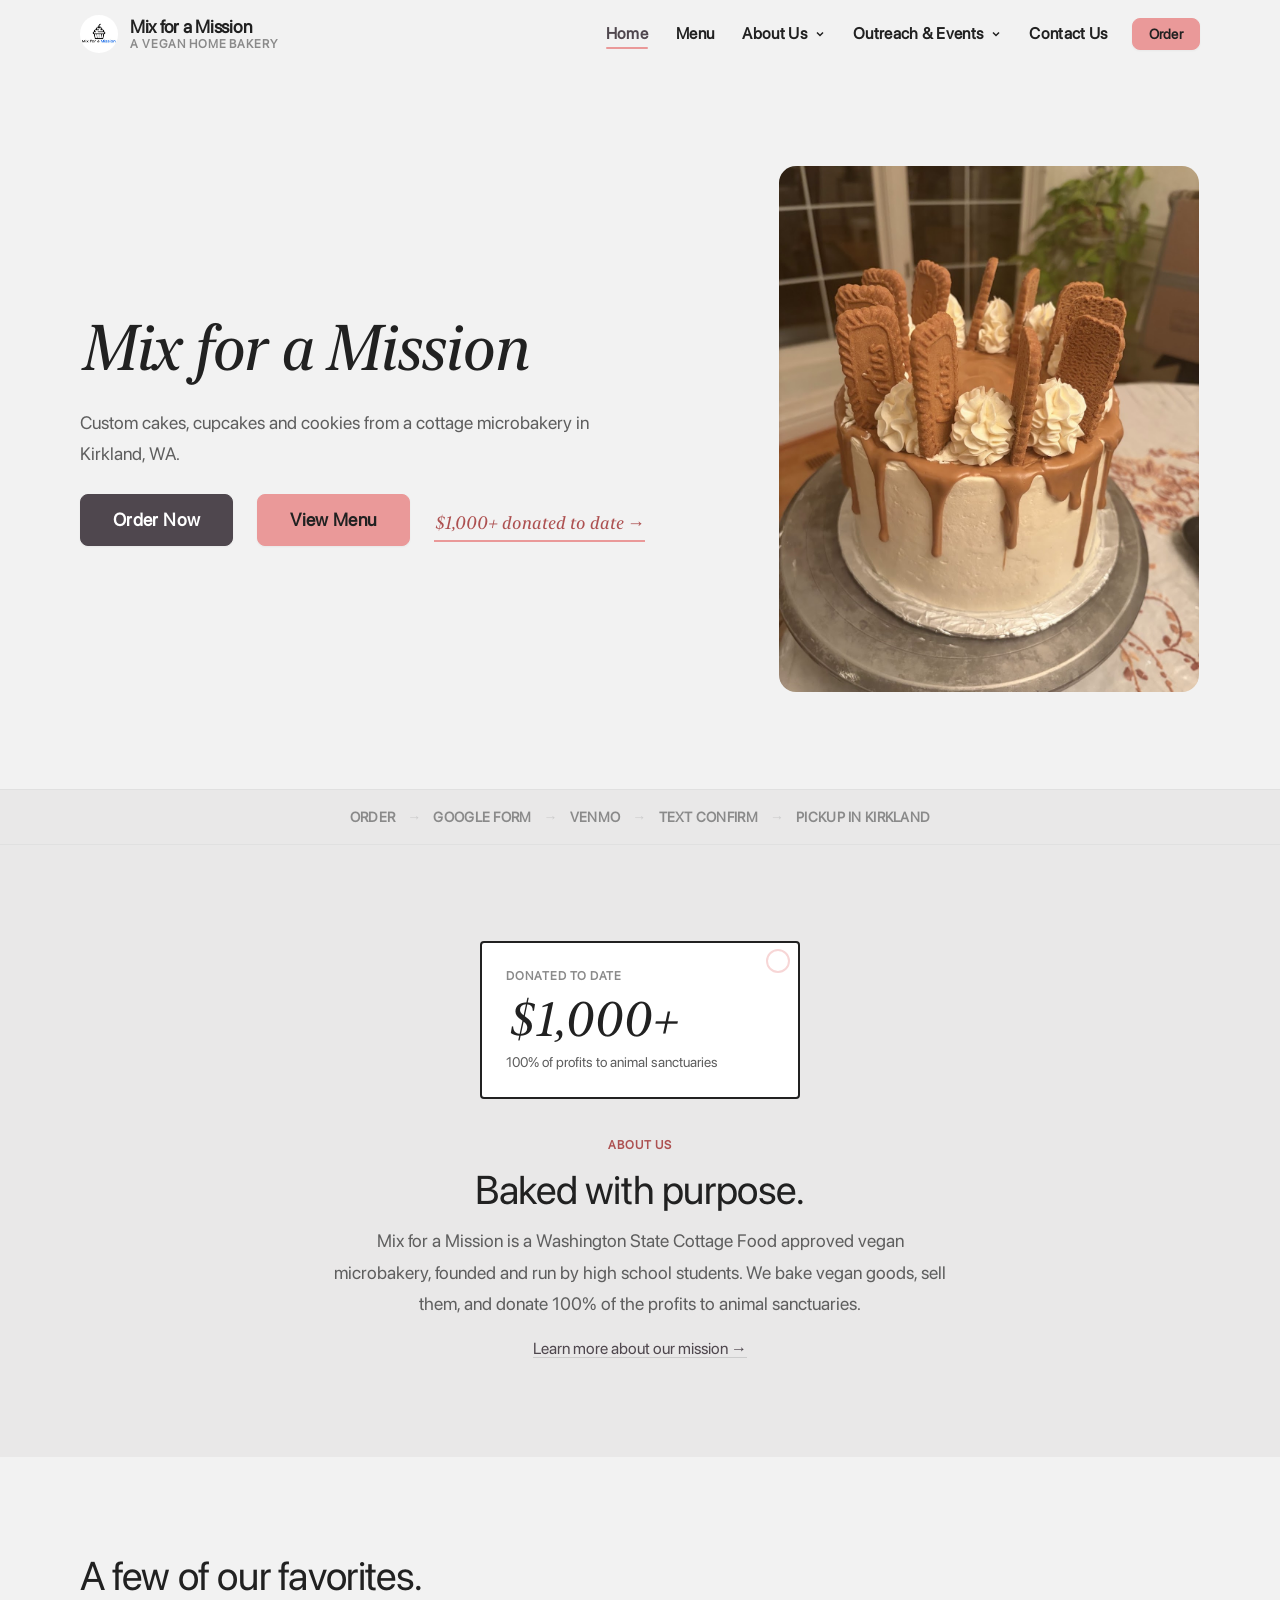
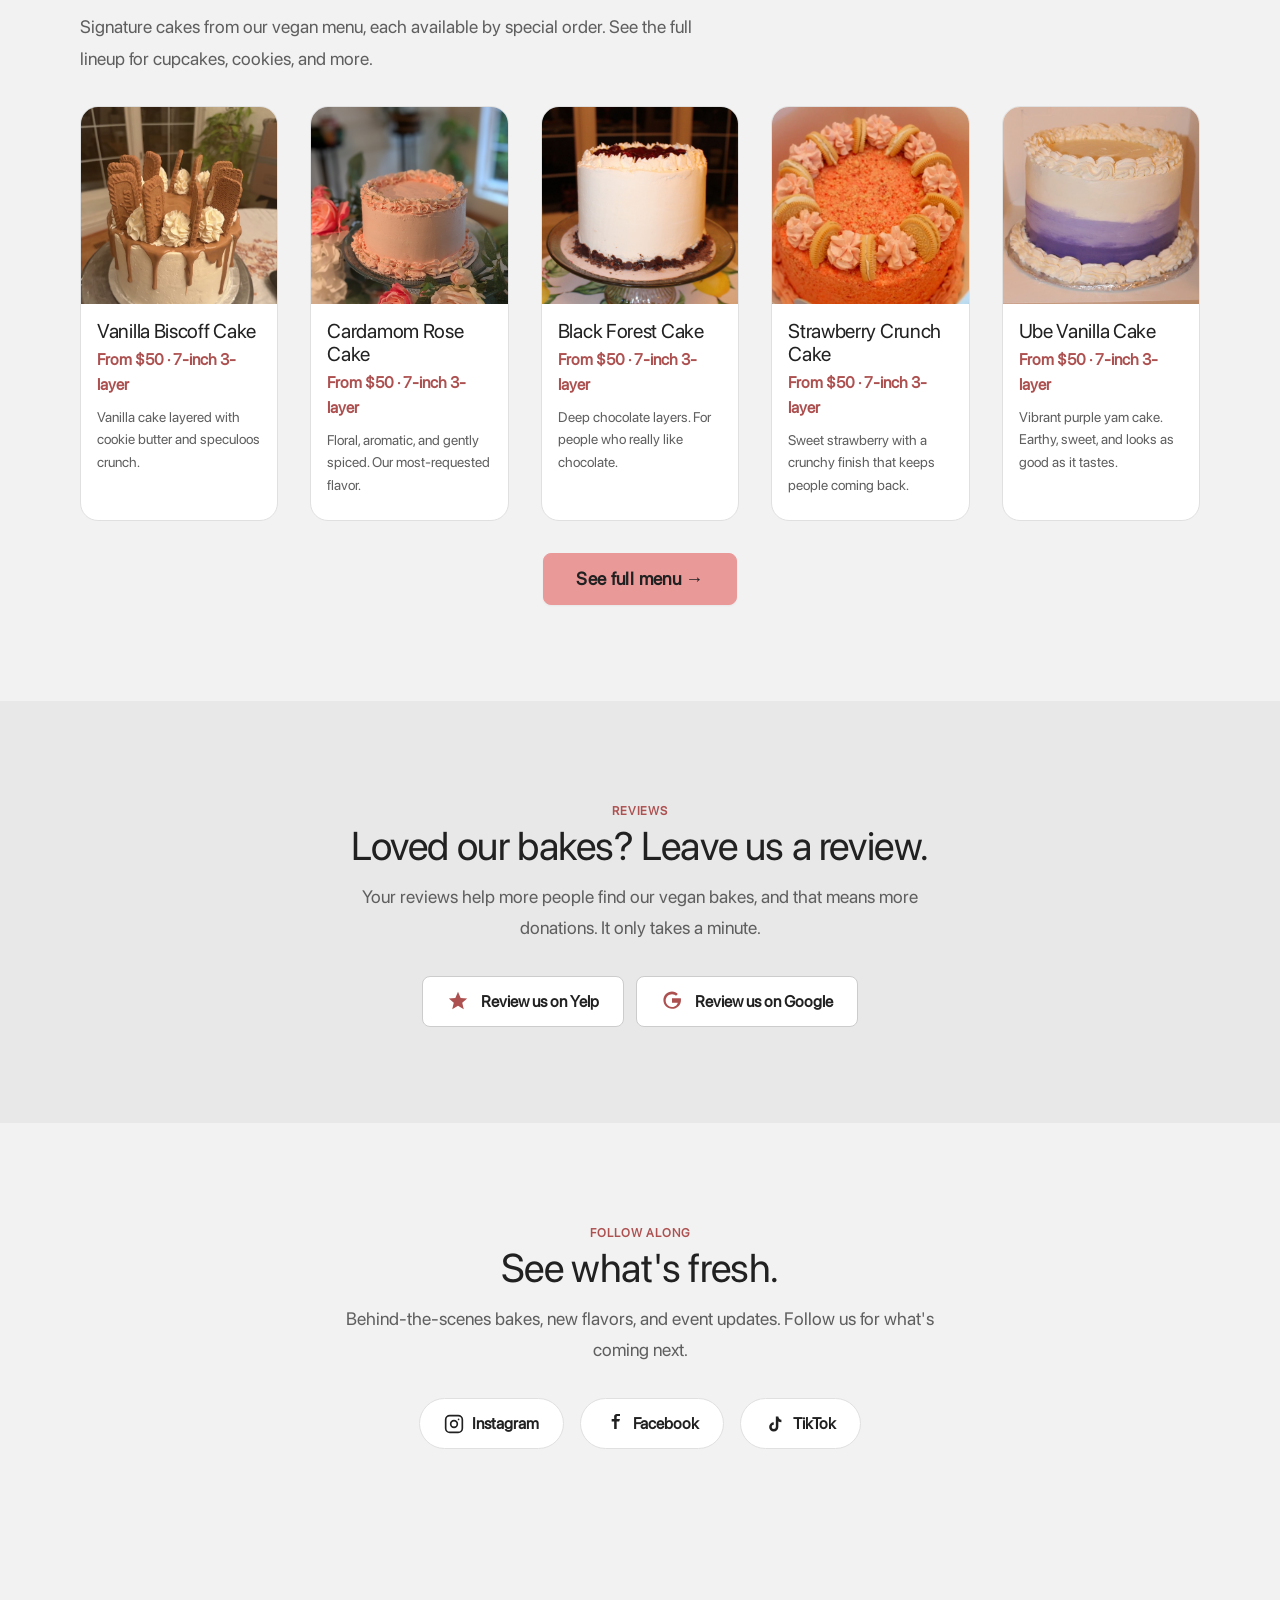
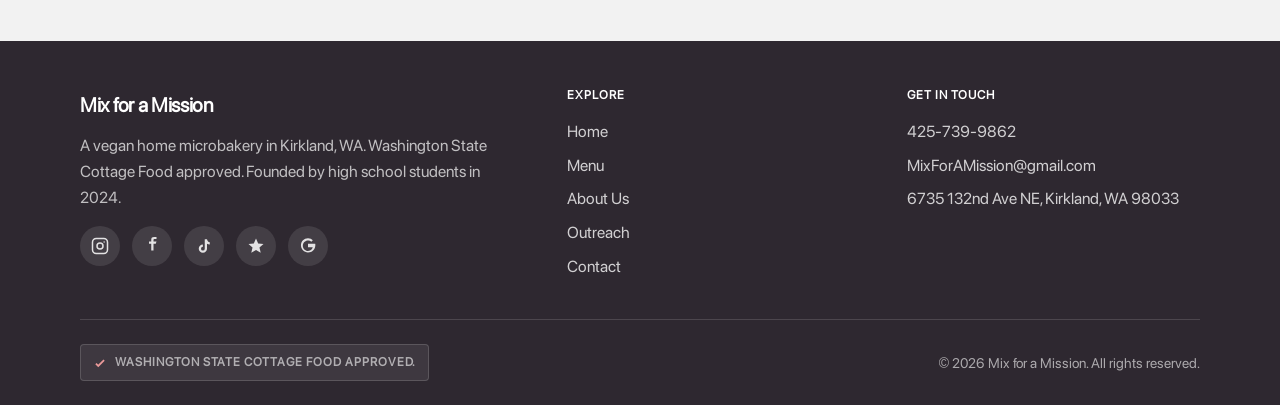
==== commit 2ddcfa16: "Client feedback round 3: flavor removals, hero biscoff swap, homepage section reorder 🤖 Generated wi" ====
--- a/index.html
+++ b/index.html
@@ -123,7 +123,7 @@
           </div>
         </div>
         <div class="hero-visual">
-          <img src="assets/images/general/general.png" alt="Vegan cakes and baked goods by Mix for a Mission, a cottage microbakery in Kirkland, WA">
+          <img src="assets/images/cakes/biscoff.png" alt="Vanilla Biscoff Cake by Mix for a Mission, a vegan cottage microbakery in Kirkland, WA">
         </div>
       </div>
     </section>
@@ -146,79 +146,8 @@
       </div>
     </div>
 
-    <!-- ===== FEATURED MENU TEASER ===== -->
-    <section class="section section--alt" aria-labelledby="featured-heading">
-      <div class="container">
-        <div class="section-head">
-          <h2 id="featured-heading">A few of our favorites.</h2>
-          <p class="lead">Signature cakes from our vegan menu, each available by special order. See the full lineup for cupcakes, cookies, and more.</p>
-        </div>
-
-        <div class="featured-grid">
-          <article class="product-card">
-            <div class="product-card__media">
-              <img src="assets/images/cakes/biscoff.png" alt="Vanilla Biscoff Cake" width="400" height="400" loading="lazy">
-            </div>
-            <div class="product-card__body">
-              <h3>Vanilla Biscoff Cake</h3>
-              <p class="price">From $50 · 7-inch 3-layer</p>
-              <p class="desc">Vanilla cake layered with cookie butter and speculoos crunch.</p>
-            </div>
-          </article>
-
-          <article class="product-card">
-            <div class="product-card__media">
-              <img src="assets/images/cakes/cardamomrose.png" alt="Cardamom Rose Cake" width="400" height="400" loading="lazy">
-            </div>
-            <div class="product-card__body">
-              <h3>Cardamom Rose Cake</h3>
-              <p class="price">From $50 · 7-inch 3-layer</p>
-              <p class="desc">Floral, aromatic, and gently spiced. Our most-requested flavor.</p>
-            </div>
-          </article>
-
-          <article class="product-card">
-            <div class="product-card__media">
-              <img src="assets/images/cakes/blackforest.png" alt="Black Forest Cake" width="400" height="400" loading="lazy">
-            </div>
-            <div class="product-card__body">
-              <h3>Black Forest Cake</h3>
-              <p class="price">From $50 · 7-inch 3-layer</p>
-              <p class="desc">Deep chocolate layers. For people who really like chocolate.</p>
-            </div>
-          </article>
-
-          <article class="product-card">
-            <div class="product-card__media">
-              <img src="assets/images/cakes/strawberrycrunch.png" alt="Strawberry Crunch Cake" width="400" height="400" loading="lazy">
-            </div>
-            <div class="product-card__body">
-              <h3>Strawberry Crunch Cake</h3>
-              <p class="price">From $50 · 7-inch 3-layer</p>
-              <p class="desc">Sweet strawberry with a crunchy finish that keeps people coming back.</p>
-            </div>
-          </article>
-
-          <article class="product-card">
-            <div class="product-card__media">
-              <img src="assets/images/cakes/ube.png" alt="Ube Vanilla Cake" width="400" height="400" loading="lazy">
-            </div>
-            <div class="product-card__body">
-              <h3>Ube Vanilla Cake</h3>
-              <p class="price">From $50 · 7-inch 3-layer</p>
-              <p class="desc">Vibrant purple yam cake. Earthy, sweet, and looks as good as it tastes.</p>
-            </div>
-          </article>
-        </div>
-
-        <div class="cta-row">
-          <a class="btn btn--secondary btn--lg" href="menu/">See full menu &rarr;</a>
-        </div>
-      </div>
-    </section>
-
     <!-- ===== ABOUT US SUMMARY + STAT ===== -->
-    <section class="section" aria-labelledby="about-heading">
+    <section class="section section--alt" aria-labelledby="about-heading">
       <div class="container container--narrow">
         <div class="label-stamp label-stamp--centered">
           <span class="label-stamp__overline">Donated to date</span>
@@ -230,6 +159,77 @@
           <h2 id="about-heading">Baked with purpose.</h2>
           <p class="lead">Mix for a Mission is a Washington State Cottage Food approved vegan microbakery, founded and run by high school students. We bake vegan goods, sell them, and donate 100% of the profits to animal sanctuaries.</p>
           <p><a href="about/">Learn more about our mission &rarr;</a></p>
+        </div>
+      </div>
+    </section>
+
+    <!-- ===== FEATURED MENU TEASER ===== -->
+    <section class="section" aria-labelledby="featured-heading">
+      <div class="container">
+        <div class="section-head">
+          <h2 id="featured-heading">A few of our favorites.</h2>
+          <p class="lead">Signature cakes from our vegan menu, each available by special order. See the full lineup for cupcakes, cookies, and more.</p>
+        </div>
+
+        <div class="featured-grid">
+          <article class="product-card">
+            <div class="product-card__media">
+              <img src="assets/images/cakes/biscoff.png" alt="Vanilla Biscoff Cake" width="400" height="400" loading="lazy">
+            </div>
+            <div class="product-card__body">
+              <h3>Vanilla Biscoff Cake</h3>
+              <p class="price">From $50 · 7-inch 3-layer</p>
+              <p class="desc">Vanilla cake layered with cookie butter and speculoos crunch.</p>
+            </div>
+          </article>
+
+          <article class="product-card">
+            <div class="product-card__media">
+              <img src="assets/images/cakes/cardamomrose.png" alt="Cardamom Rose Cake" width="400" height="400" loading="lazy">
+            </div>
+            <div class="product-card__body">
+              <h3>Cardamom Rose Cake</h3>
+              <p class="price">From $50 · 7-inch 3-layer</p>
+              <p class="desc">Floral, aromatic, and gently spiced. Our most-requested flavor.</p>
+            </div>
+          </article>
+
+          <article class="product-card">
+            <div class="product-card__media">
+              <img src="assets/images/cakes/blackforest.png" alt="Black Forest Cake" width="400" height="400" loading="lazy">
+            </div>
+            <div class="product-card__body">
+              <h3>Black Forest Cake</h3>
+              <p class="price">From $50 · 7-inch 3-layer</p>
+              <p class="desc">Deep chocolate layers. For people who really like chocolate.</p>
+            </div>
+          </article>
+
+          <article class="product-card">
+            <div class="product-card__media">
+              <img src="assets/images/cakes/strawberrycrunch.png" alt="Strawberry Crunch Cake" width="400" height="400" loading="lazy">
+            </div>
+            <div class="product-card__body">
+              <h3>Strawberry Crunch Cake</h3>
+              <p class="price">From $50 · 7-inch 3-layer</p>
+              <p class="desc">Sweet strawberry with a crunchy finish that keeps people coming back.</p>
+            </div>
+          </article>
+
+          <article class="product-card">
+            <div class="product-card__media">
+              <img src="assets/images/cakes/ube.png" alt="Ube Vanilla Cake" width="400" height="400" loading="lazy">
+            </div>
+            <div class="product-card__body">
+              <h3>Ube Vanilla Cake</h3>
+              <p class="price">From $50 · 7-inch 3-layer</p>
+              <p class="desc">Vibrant purple yam cake. Earthy, sweet, and looks as good as it tastes.</p>
+            </div>
+          </article>
+        </div>
+
+        <div class="cta-row">
+          <a class="btn btn--secondary btn--lg" href="menu/">See full menu &rarr;</a>
         </div>
       </div>
     </section>
--- a/css/styles.css
+++ b/css/styles.css
@@ -1546,14 +1546,9 @@
   margin-bottom: var(--sp-2);
 }
 .menu-section-head__title h2 {
-  font-size: var(--fs-3xl);
-  margin-bottom: var(--sp-2);
+  font-size: clamp(2rem, 1rem + 3vw, 3rem);
+  margin-bottom: 0;
   overflow-wrap: break-word; /* break long hyphenated words on narrow screens */
-}
-.menu-section-head__title p {
-  font-size: var(--fs-sm);
-  color: var(--color-text-muted);
-  margin: 0;
 }
 /* Pricing chips */
 .price-chips {
@@ -1764,7 +1759,7 @@
     gap: var(--sp-5);
   }
   .menu-section-head__title h2 {
-    font-size: var(--fs-4xl);
+    font-size: clamp(2.5rem, 2rem + 2vw, 3.5rem);
   }
 }
 @media (min-width: 900px) {
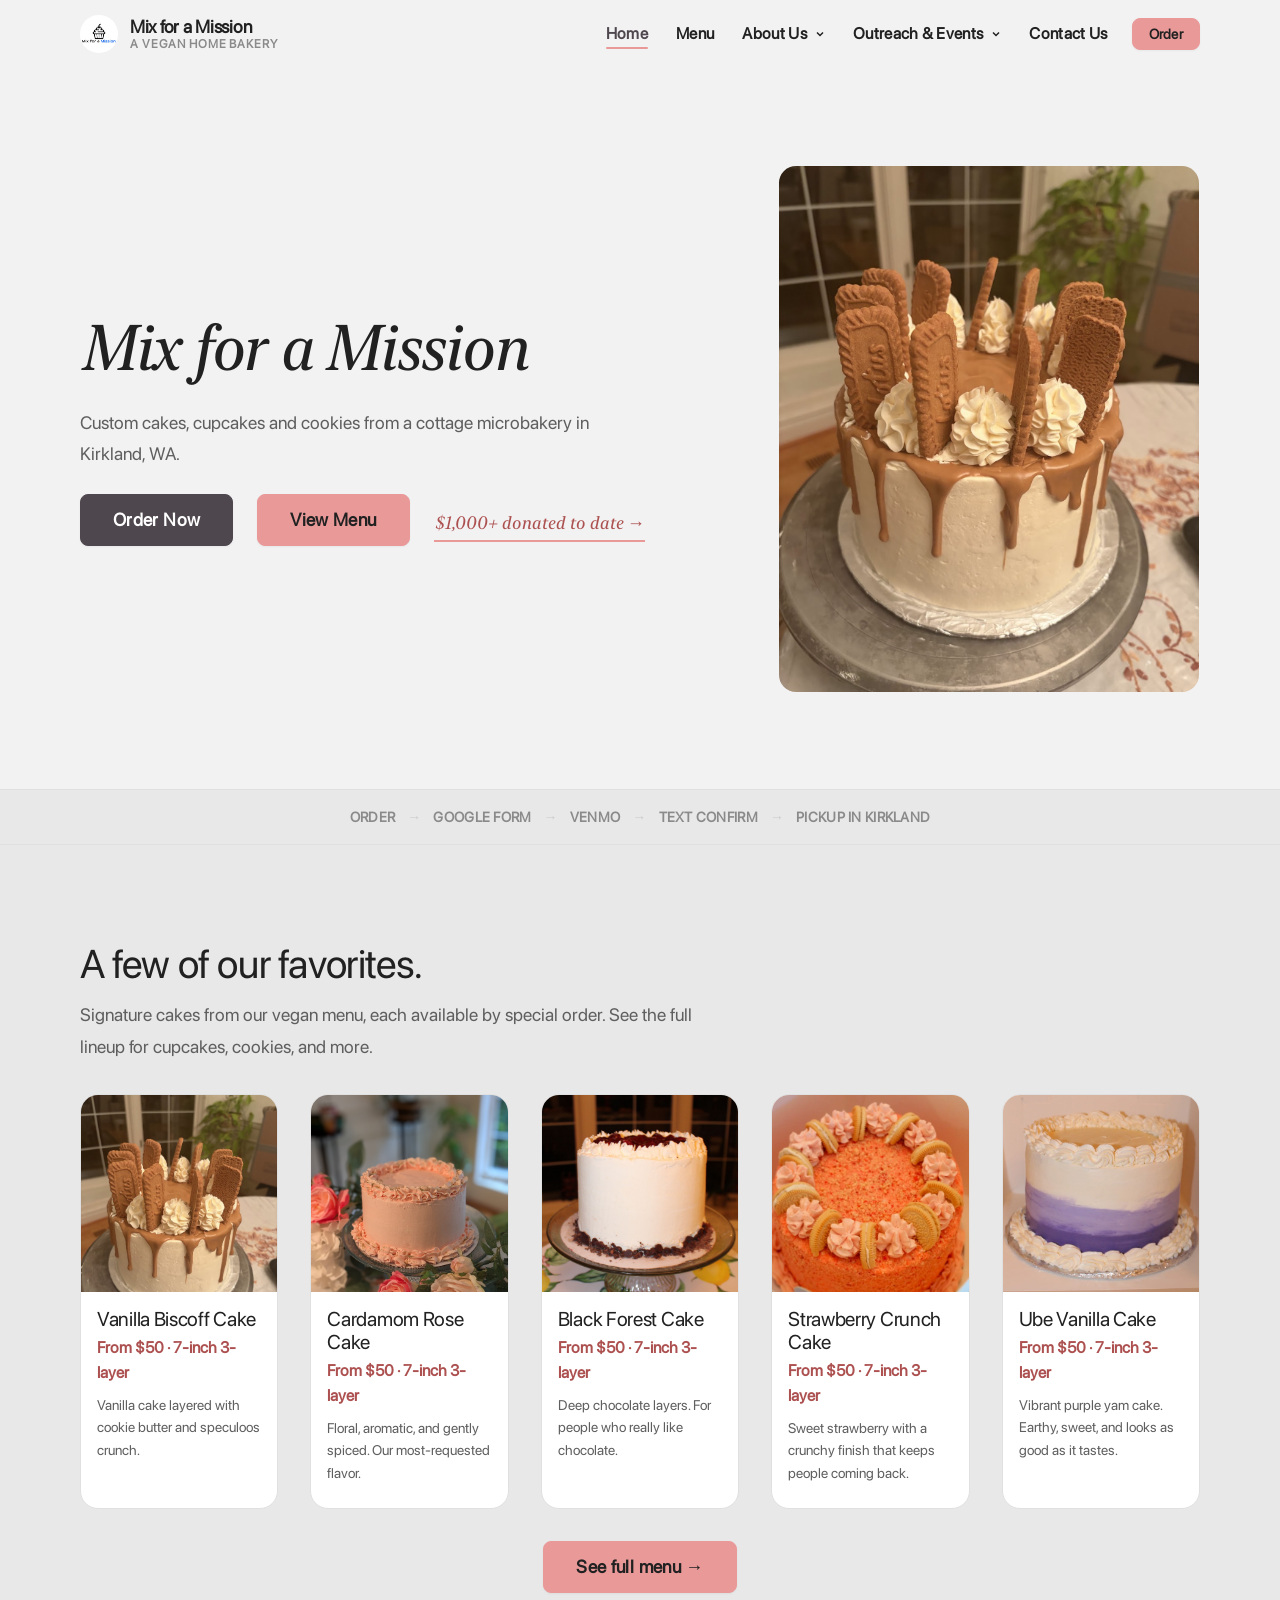
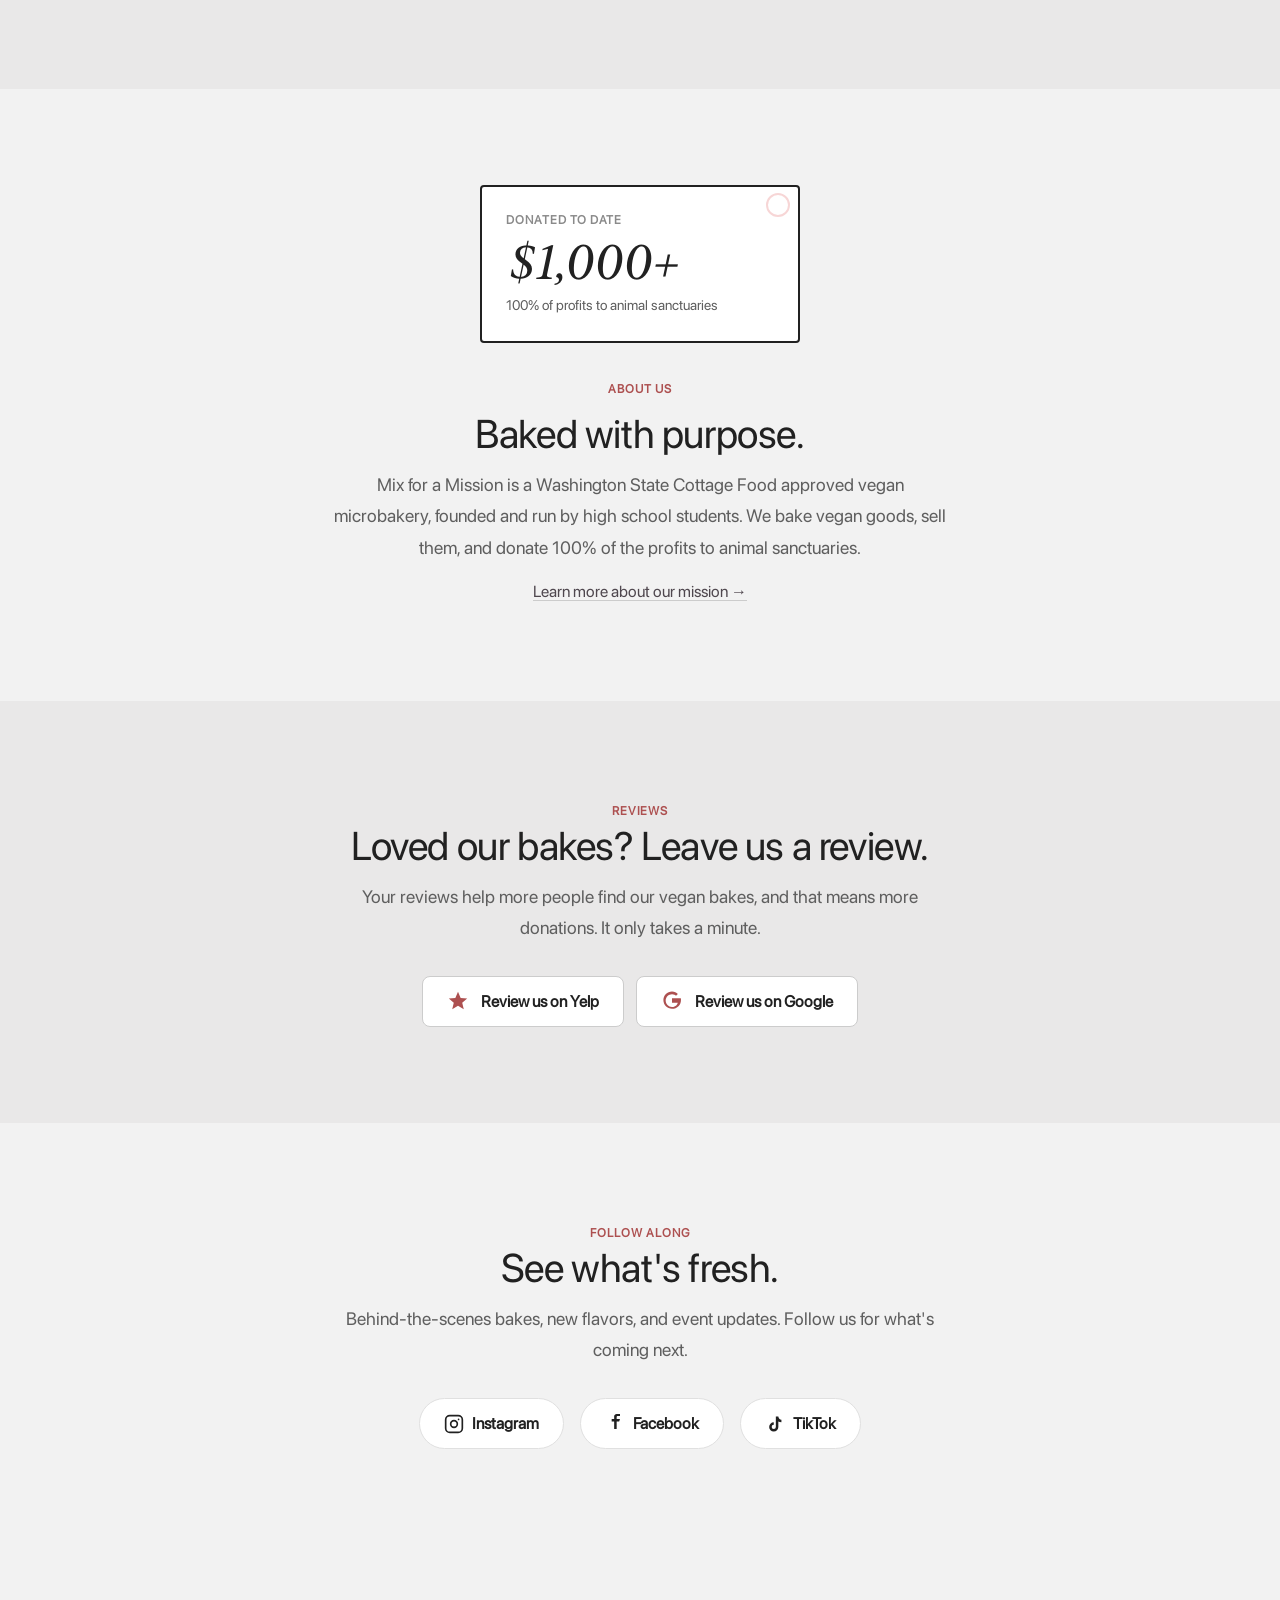
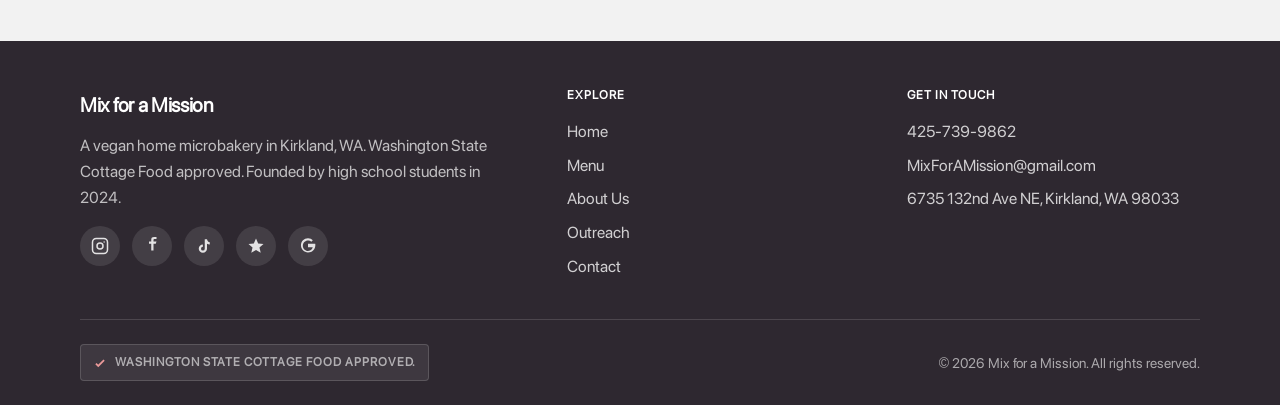
==== commit 0633a767: "Homepage: move favorites section above baked with purpose 🤖 Generated with Codebuff Co-Authored-By: " ====
--- a/index.html
+++ b/index.html
@@ -104,8 +104,8 @@
       ============================================================
       HOME PAGE CONTENT
       --------------------------------------------------------
-      Sections: hero, about summary + stat,
-      featured menu teaser, reviews/social proof, social row.
+      Sections: hero, featured menu teaser,
+      about summary + stat, reviews/social proof, social row.
       ============================================================
     -->
 
@@ -146,8 +146,79 @@
       </div>
     </div>
 
+    <!-- ===== FEATURED MENU TEASER ===== -->
+    <section class="section section--alt" aria-labelledby="featured-heading">
+      <div class="container">
+        <div class="section-head">
+          <h2 id="featured-heading">A few of our favorites.</h2>
+          <p class="lead">Signature cakes from our vegan menu, each available by special order. See the full lineup for cupcakes, cookies, and more.</p>
+        </div>
+
+        <div class="featured-grid">
+          <article class="product-card">
+            <div class="product-card__media">
+              <img src="assets/images/cakes/biscoff.png" alt="Vanilla Biscoff Cake" width="400" height="400" loading="lazy">
+            </div>
+            <div class="product-card__body">
+              <h3>Vanilla Biscoff Cake</h3>
+              <p class="price">From $50 · 7-inch 3-layer</p>
+              <p class="desc">Vanilla cake layered with cookie butter and speculoos crunch.</p>
+            </div>
+          </article>
+
+          <article class="product-card">
+            <div class="product-card__media">
+              <img src="assets/images/cakes/cardamomrose.png" alt="Cardamom Rose Cake" width="400" height="400" loading="lazy">
+            </div>
+            <div class="product-card__body">
+              <h3>Cardamom Rose Cake</h3>
+              <p class="price">From $50 · 7-inch 3-layer</p>
+              <p class="desc">Floral, aromatic, and gently spiced. Our most-requested flavor.</p>
+            </div>
+          </article>
+
+          <article class="product-card">
+            <div class="product-card__media">
+              <img src="assets/images/cakes/blackforest.png" alt="Black Forest Cake" width="400" height="400" loading="lazy">
+            </div>
+            <div class="product-card__body">
+              <h3>Black Forest Cake</h3>
+              <p class="price">From $50 · 7-inch 3-layer</p>
+              <p class="desc">Deep chocolate layers. For people who really like chocolate.</p>
+            </div>
+          </article>
+
+          <article class="product-card">
+            <div class="product-card__media">
+              <img src="assets/images/cakes/strawberrycrunch.png" alt="Strawberry Crunch Cake" width="400" height="400" loading="lazy">
+            </div>
+            <div class="product-card__body">
+              <h3>Strawberry Crunch Cake</h3>
+              <p class="price">From $50 · 7-inch 3-layer</p>
+              <p class="desc">Sweet strawberry with a crunchy finish that keeps people coming back.</p>
+            </div>
+          </article>
+
+          <article class="product-card">
+            <div class="product-card__media">
+              <img src="assets/images/cakes/ube.png" alt="Ube Vanilla Cake" width="400" height="400" loading="lazy">
+            </div>
+            <div class="product-card__body">
+              <h3>Ube Vanilla Cake</h3>
+              <p class="price">From $50 · 7-inch 3-layer</p>
+              <p class="desc">Vibrant purple yam cake. Earthy, sweet, and looks as good as it tastes.</p>
+            </div>
+          </article>
+        </div>
+
+        <div class="cta-row">
+          <a class="btn btn--secondary btn--lg" href="menu/">See full menu &rarr;</a>
+        </div>
+      </div>
+    </section>
+
     <!-- ===== ABOUT US SUMMARY + STAT ===== -->
-    <section class="section section--alt" aria-labelledby="about-heading">
+    <section class="section" aria-labelledby="about-heading">
       <div class="container container--narrow">
         <div class="label-stamp label-stamp--centered">
           <span class="label-stamp__overline">Donated to date</span>
@@ -159,77 +230,6 @@
           <h2 id="about-heading">Baked with purpose.</h2>
           <p class="lead">Mix for a Mission is a Washington State Cottage Food approved vegan microbakery, founded and run by high school students. We bake vegan goods, sell them, and donate 100% of the profits to animal sanctuaries.</p>
           <p><a href="about/">Learn more about our mission &rarr;</a></p>
-        </div>
-      </div>
-    </section>
-
-    <!-- ===== FEATURED MENU TEASER ===== -->
-    <section class="section" aria-labelledby="featured-heading">
-      <div class="container">
-        <div class="section-head">
-          <h2 id="featured-heading">A few of our favorites.</h2>
-          <p class="lead">Signature cakes from our vegan menu, each available by special order. See the full lineup for cupcakes, cookies, and more.</p>
-        </div>
-
-        <div class="featured-grid">
-          <article class="product-card">
-            <div class="product-card__media">
-              <img src="assets/images/cakes/biscoff.png" alt="Vanilla Biscoff Cake" width="400" height="400" loading="lazy">
-            </div>
-            <div class="product-card__body">
-              <h3>Vanilla Biscoff Cake</h3>
-              <p class="price">From $50 · 7-inch 3-layer</p>
-              <p class="desc">Vanilla cake layered with cookie butter and speculoos crunch.</p>
-            </div>
-          </article>
-
-          <article class="product-card">
-            <div class="product-card__media">
-              <img src="assets/images/cakes/cardamomrose.png" alt="Cardamom Rose Cake" width="400" height="400" loading="lazy">
-            </div>
-            <div class="product-card__body">
-              <h3>Cardamom Rose Cake</h3>
-              <p class="price">From $50 · 7-inch 3-layer</p>
-              <p class="desc">Floral, aromatic, and gently spiced. Our most-requested flavor.</p>
-            </div>
-          </article>
-
-          <article class="product-card">
-            <div class="product-card__media">
-              <img src="assets/images/cakes/blackforest.png" alt="Black Forest Cake" width="400" height="400" loading="lazy">
-            </div>
-            <div class="product-card__body">
-              <h3>Black Forest Cake</h3>
-              <p class="price">From $50 · 7-inch 3-layer</p>
-              <p class="desc">Deep chocolate layers. For people who really like chocolate.</p>
-            </div>
-          </article>
-
-          <article class="product-card">
-            <div class="product-card__media">
-              <img src="assets/images/cakes/strawberrycrunch.png" alt="Strawberry Crunch Cake" width="400" height="400" loading="lazy">
-            </div>
-            <div class="product-card__body">
-              <h3>Strawberry Crunch Cake</h3>
-              <p class="price">From $50 · 7-inch 3-layer</p>
-              <p class="desc">Sweet strawberry with a crunchy finish that keeps people coming back.</p>
-            </div>
-          </article>
-
-          <article class="product-card">
-            <div class="product-card__media">
-              <img src="assets/images/cakes/ube.png" alt="Ube Vanilla Cake" width="400" height="400" loading="lazy">
-            </div>
-            <div class="product-card__body">
-              <h3>Ube Vanilla Cake</h3>
-              <p class="price">From $50 · 7-inch 3-layer</p>
-              <p class="desc">Vibrant purple yam cake. Earthy, sweet, and looks as good as it tastes.</p>
-            </div>
-          </article>
-        </div>
-
-        <div class="cta-row">
-          <a class="btn btn--secondary btn--lg" href="menu/">See full menu &rarr;</a>
         </div>
       </div>
     </section>
